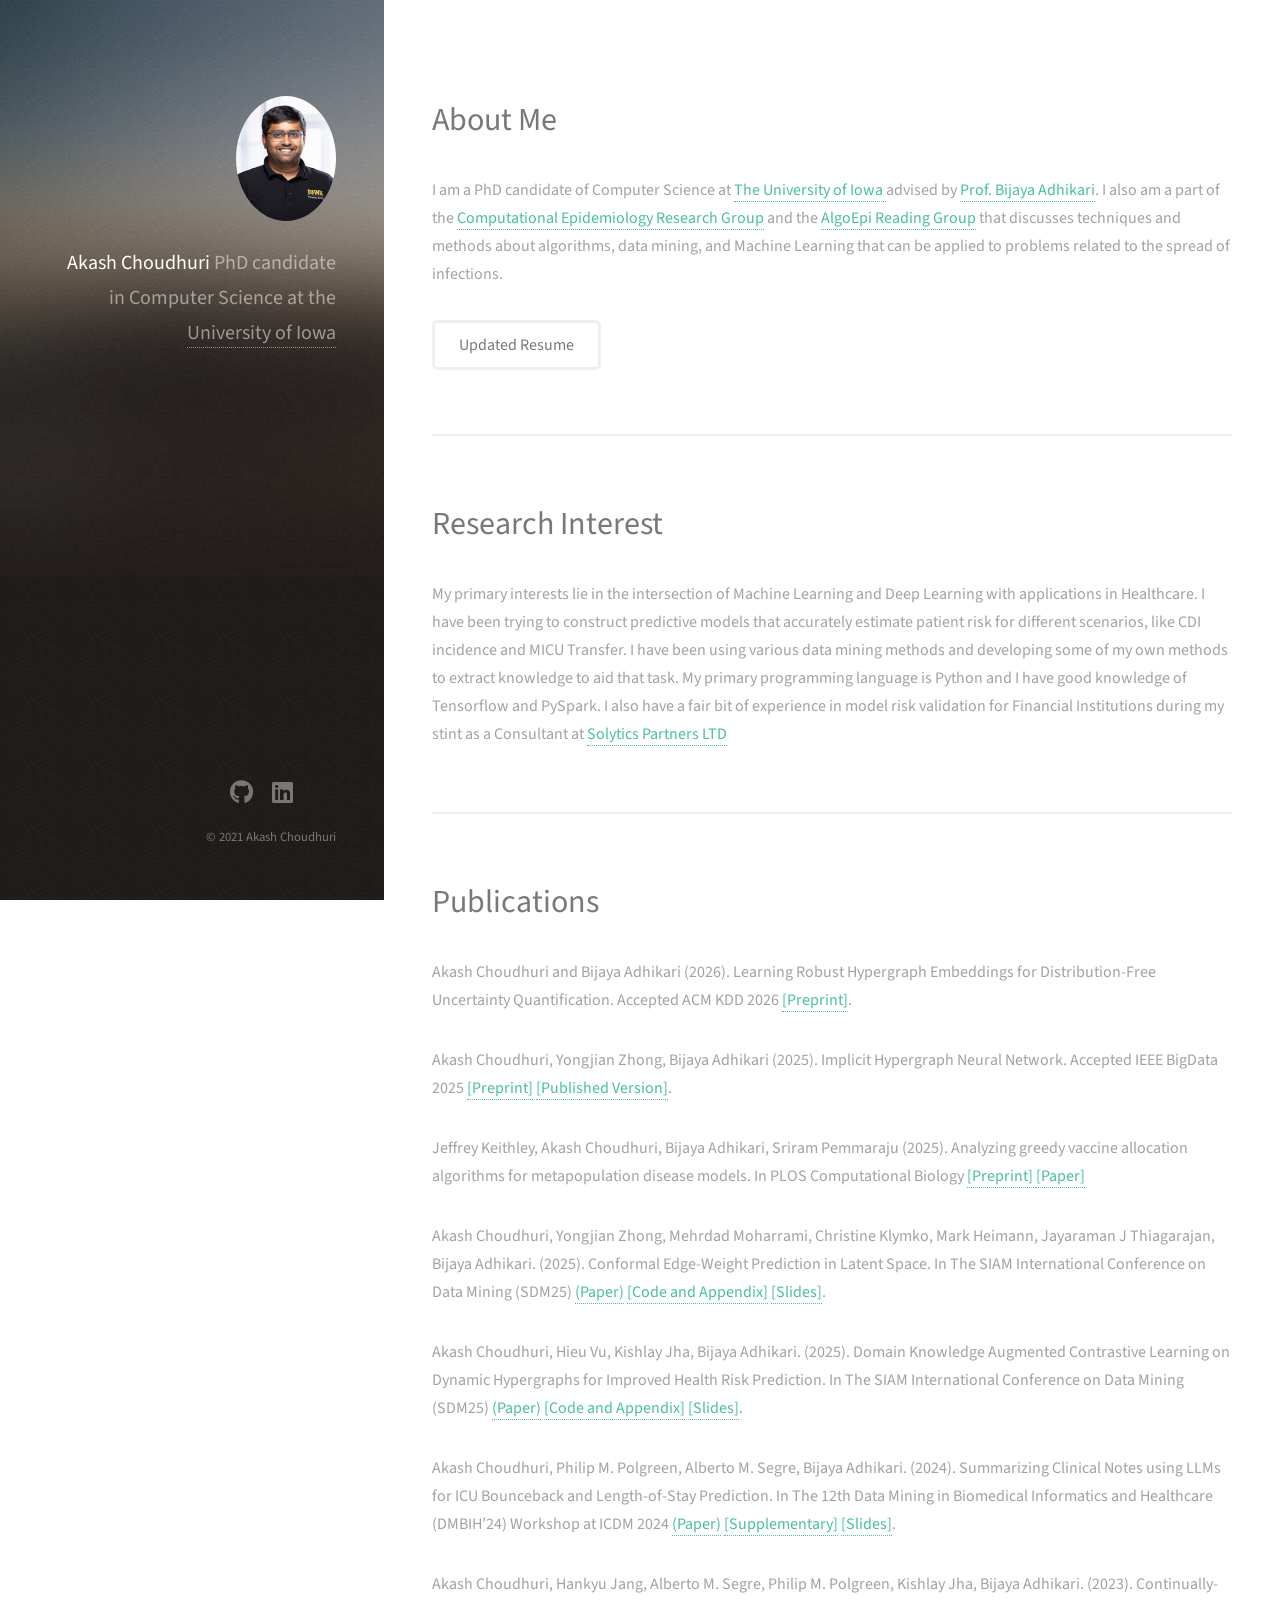
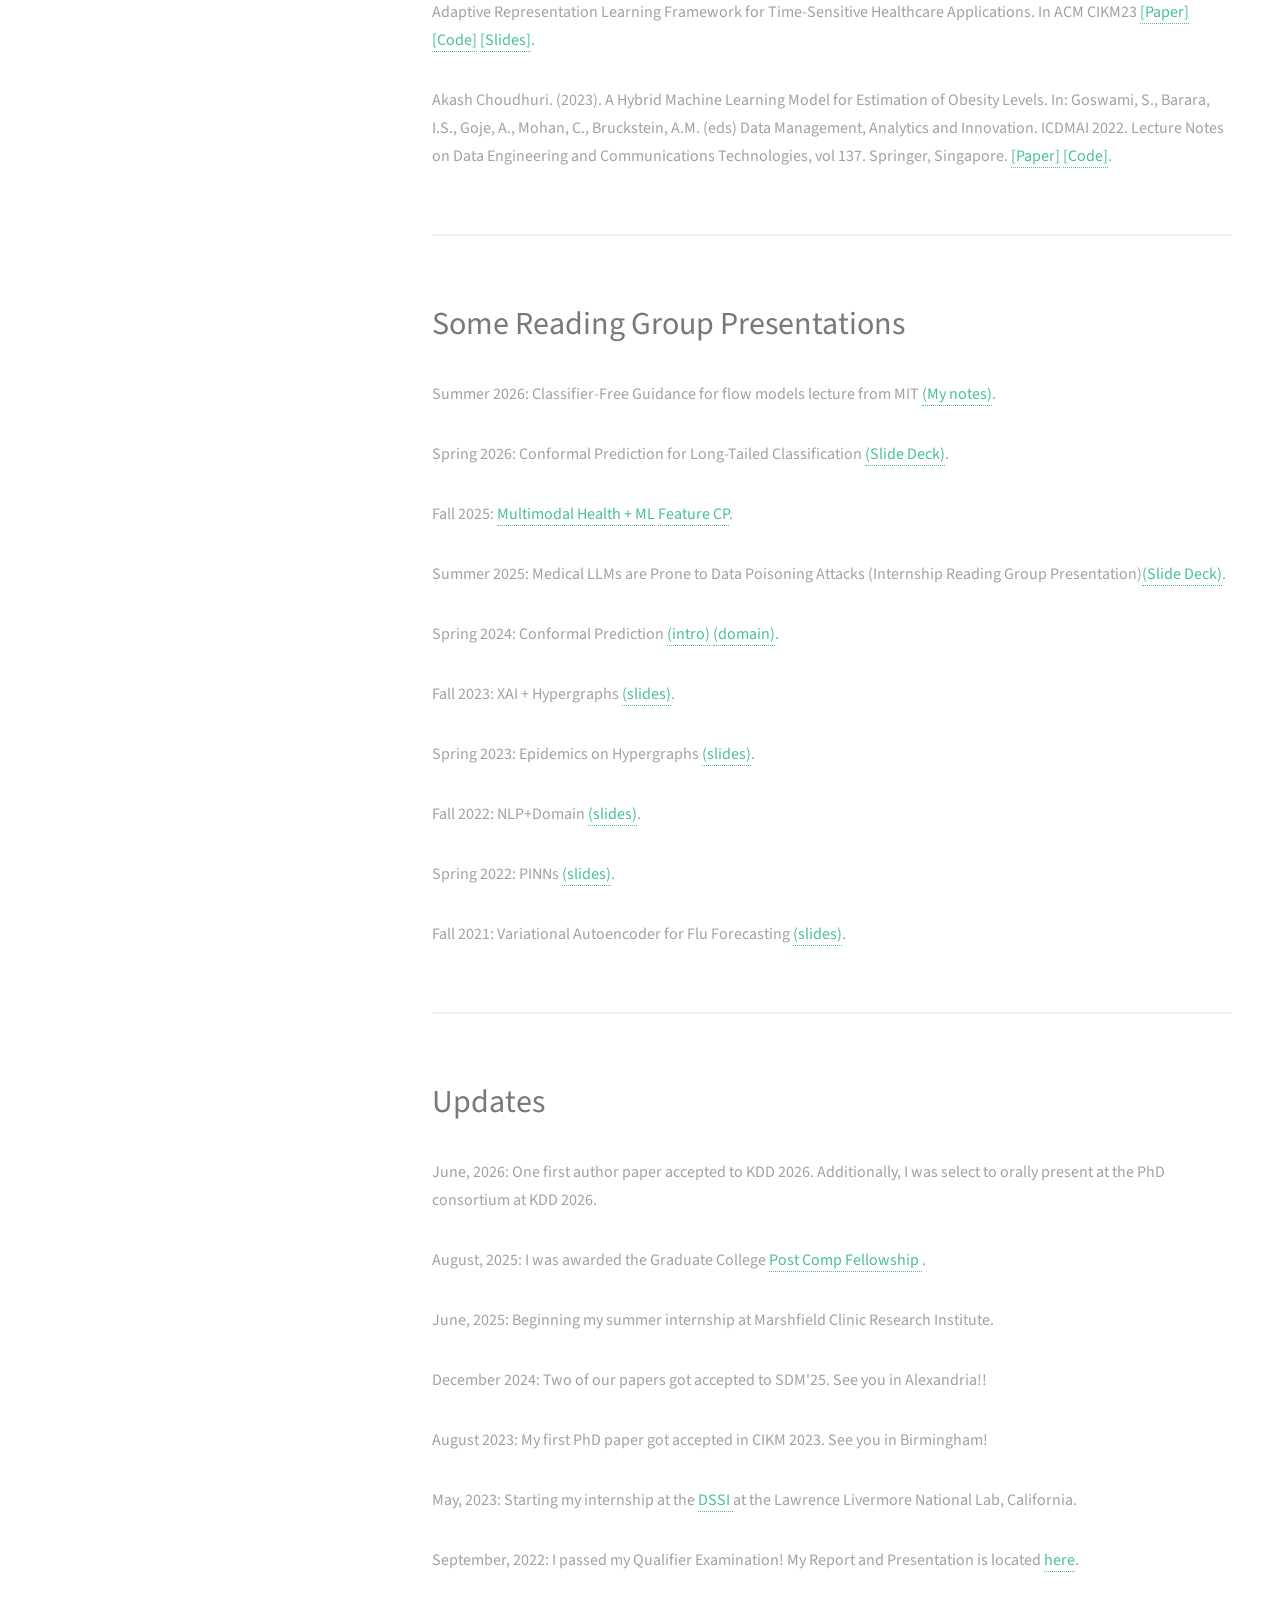
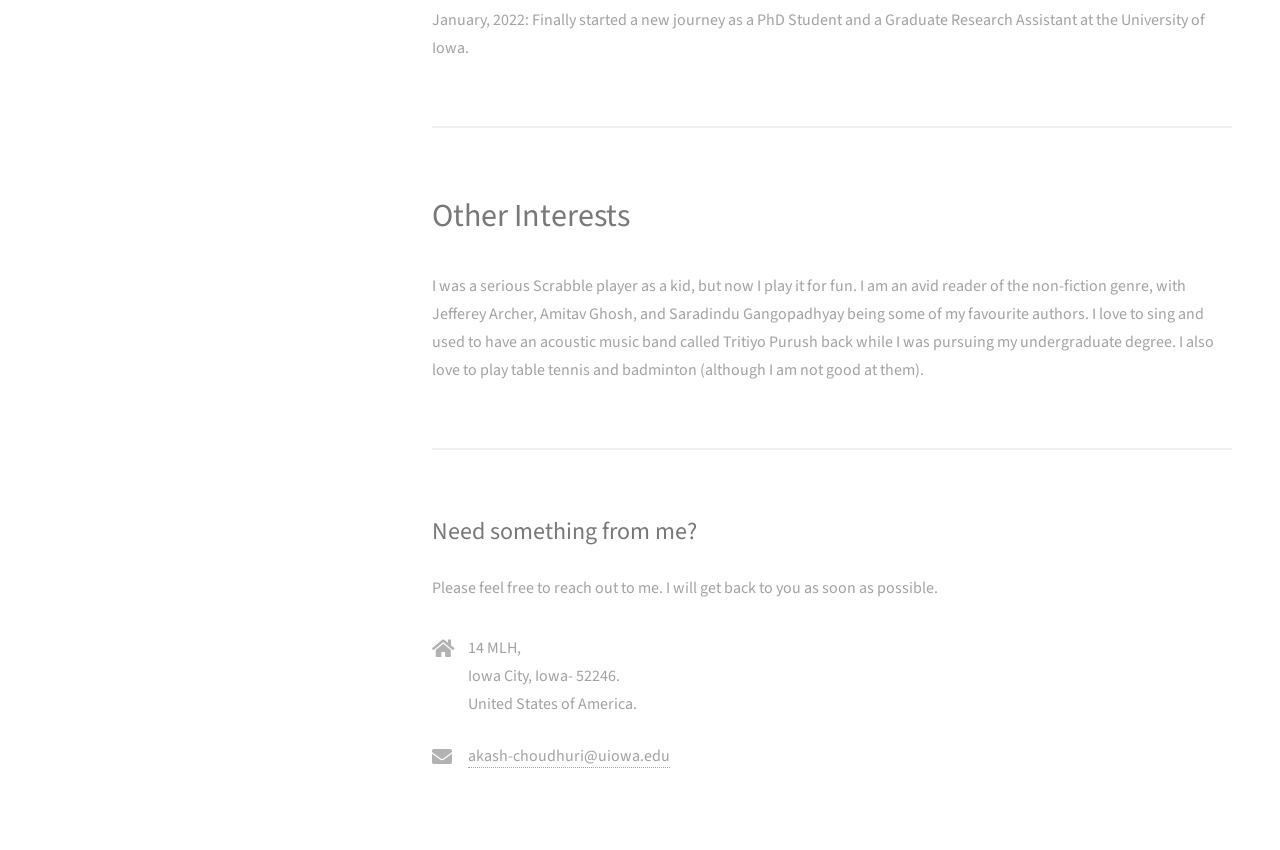
==== index.html @ 85171b5e "Update resume link to new file location" ====
<!DOCTYPE HTML>
<!--
	Strata by HTML5 UP
	html5up.net | @ajlkn
	Free for personal and commercial use under the CCA 3.0 license (html5up.net/license)
-->
<html>
	<head>
		<title>Akash Choudhuri</title>
		<meta charset="utf-8" />
		<meta name="viewport" content="width=device-width, initial-scale=1, user-scalable=no" />
		<link rel="stylesheet" href="assets/css/main.css" />
	</head>
	<body class="is-preload">

		<!-- Header -->
			<header id="header">
				<div class="inner">
					<a href="#" class="image avatar"><img src="images/Choudhuri, Akash 40762.jpg" alt="" /></a>
					<h1><strong>Akash Choudhuri</strong></br>
					PhD candidate in Computer Science at the <a href="https://uiowa.edu/">University of Iowa </a></br>
				</div>
			</header>

		<!-- Main -->
			<div id="main">

				<!-- One -->
					<section id="one">
						<header class="major">
							<h2>About Me</h2>
						</header>
						<p>I am a PhD candidate of Computer Science at <a href="https://cs.uiowa.edu/"> The University of Iowa </a> advised by <a href="https://homepage.divms.uiowa.edu/~badhikari/">Prof. Bijaya Adhikari</a>. I also am a part of the <a href="https://pisa.cs.uiowa.edu/compepi/">Computational Epidemiology Research Group</a> and the <a href="https://compepiuiowa.github.io/reading-group/">AlgoEpi Reading Group</a> that discusses techniques and methods about algorithms, data mining, and Machine Learning that can be applied to problems related to the spread of infections.</p>
					<ul class="actions">
						<li><a href="assets/Resume-39.pdf" class="button">Updated Resume</a></li>
					</ul>
				        </section>
					
                <!-- Two -->
					<section id="two">
						<header class="major">
							<h2>Research Interest</h2>
						</header>
						<p>My primary interests lie in the intersection of Machine Learning and Deep Learning with applications in Healthcare. I have been trying to construct predictive models that accurately estimate patient risk for different scenarios, like CDI incidence and MICU Transfer. I have been using various data mining methods and developing some of my own methods to extract knowledge to aid that task. My primary programming language is Python and I have good knowledge of Tensorflow and PySpark. I also have a fair bit of experience in model risk validation for Financial Institutions during my stint as a Consultant at <a href="https://solytics-partners.com/">Solytics Partners LTD</a></p>
					</section>
					<section id="three">
						<header class="major">
							<h2>Publications</h2>
						</header>
						<p> Akash Choudhuri and Bijaya Adhikari (2026). Learning Robust Hypergraph Embeddings for Distribution-Free Uncertainty Quantification. Accepted ACM KDD 2026 <a href="assets/CRC_KDD.pdf">[Preprint]</a>.</p>
						<p> Akash Choudhuri, Yongjian Zhong, Bijaya Adhikari (2025). Implicit Hypergraph Neural Network. Accepted IEEE BigData 2025 <a href="https://arxiv.org/abs/2508.14101">[Preprint]</a> <a href="https://ieeexplore.ieee.org/document/11402530">[Published Version]</a>.</p>
						<p> Jeffrey Keithley, Akash Choudhuri, Bijaya Adhikari, Sriram Pemmaraju (2025). Analyzing greedy vaccine allocation algorithms for metapopulation disease models. In PLOS Computational Biology <a href="https://www.medrxiv.org/content/10.1101/2024.10.12.24315394v1"> [Preprint] </a> <a href="https://journals.plos.org/ploscompbiol/article?id=10.1371/journal.pcbi.1012539"> [Paper] </a></p>
						<p> Akash Choudhuri, Yongjian Zhong, Mehrdad Moharrami, Christine Klymko, Mark Heimann, Jayaraman J Thiagarajan,  Bijaya Adhikari. (2025). Conformal Edge-Weight Prediction in Latent Space. In The SIAM International Conference on Data Mining (SDM25) <a href="https://epubs.siam.org/doi/epdf/10.1137/1.9781611978520.15">(Paper)</a> <a href="https://github.com/Soothysay/Edge-CP">[Code and Appendix]</a> <a href="assets/SDM2025_Pres_conformal.pdf">[Slides]</a>.</p>
						<p> Akash Choudhuri, Hieu Vu, Kishlay Jha, Bijaya Adhikari. (2025). Domain Knowledge Augmented Contrastive Learning on Dynamic Hypergraphs for Improved Health Risk Prediction. In The SIAM International Conference on Data Mining (SDM25) <a href="https://epubs.siam.org/doi/epdf/10.1137/1.9781611978520.52">(Paper)</a> <a href="https://github.com/Soothysay/HyperHAI">[Code and Appendix]</a> <a href="assets/SDM2025_Pres_contra.pdf">[Slides]</a>.</p>
						<p> Akash Choudhuri, Philip M. Polgreen, Alberto M. Segre, Bijaya Adhikari. (2024). Summarizing Clinical Notes using LLMs for ICU Bounceback and Length-of-Stay Prediction. In The 12th Data Mining in Biomedical Informatics and Healthcare (DMBIH’24) Workshop at ICDM 2024 <a href="assets/ICDM_Workshop_Paper_main.pdf">(Paper)</a> <a href="assets/ICDM_Workshop_Paper_supplementary.pdf">[Supplementary]</a> <a href="assets/ICDMW_Pres.pdf">[Slides]</a>.</p>
						<p> Akash Choudhuri, Hankyu Jang, Alberto M. Segre, Philip M. Polgreen, Kishlay Jha, Bijaya Adhikari. (2023). Continually-Adaptive Representation Learning Framework for Time-Sensitive Healthcare Applications. In ACM CIKM23 <a href="https://dl.acm.org/doi/10.1145/3583780.3615464"> [Paper] </a> <a href="https://github.com/Soothysay/CL-EHR">[Code]</a> <a href="images/CIKM_Pres.pdf">[Slides]</a>.</p>
						<p> Akash Choudhuri. (2023). A Hybrid Machine Learning Model for Estimation of Obesity Levels. In: Goswami, S., Barara, I.S., Goje, A., Mohan, C., Bruckstein, A.M. (eds) Data Management, Analytics and Innovation. ICDMAI 2022. Lecture Notes on Data Engineering and Communications Technologies, vol 137. Springer, Singapore.  <a href="https://doi.org/10.1007/978-981-19-2600-6_22">[Paper]</a> <a href="https://github.com/Soothysay/HybridObe">[Code]</a>.</p>
						
					</section>
					<section id="four">
						<header class="major">
							<h2>Some Reading Group Presentations</h2>
						</header>
						<p> Summer 2026: Classifier-Free Guidance for flow models lecture from MIT <a href="assets/CFG.pdf">(My notes)</a>.</p>
						<p> Spring 2026: Conformal Prediction for Long-Tailed Classification <a href="assets/Reading Group Spring 2026.pdf">(Slide Deck)</a>.</p>
						<p> Fall 2025: <a href="assets/Reading Group Fall 2025.pdf">Multimodal Health + ML</a> <a href="assets/Reading Group Fall 2025_2.pdf">Feature CP</a>.</p>
						<p> Summer 2025: Medical LLMs are Prone to Data Poisoning Attacks (Internship Reading Group Presentation)<a href="assets/Journal Club Pres_ MCRI.pptx">(Slide Deck)</a>.</p>
						<p> Spring 2024: Conformal Prediction <a href="assets/Conformal Inference.pptx">(intro)</a> <a href="assets/Conformal Prediction with Temporal Quantile Adjustments.pptx">(domain)</a>.</p>
						<p> Fall 2023: XAI + Hypergraphs <a href="AlgoEpi.pptx">(slides)</a>.</p>
						<p> Spring 2023: Epidemics on Hypergraphs <a href="AlgoEpi Presentation Spring 2023.pptx">(slides)</a>.</p>
						<p> Fall 2022: NLP+Domain <a href="assets/Algo_epi Presentation.pptx">(slides)</a>.</p>
						<p> Spring 2022: PINNs <a href="assets/SBINN Presentation Reading Group.pdf">(slides)</a>.</p>
						<p> Fall 2021: Variational Autoencoder for Flu Forecasting <a href="assets/Week10_2021_10_27_NEURIPS_ EPIFNP.pdf">(slides)</a>.</p>
					</section>
					<section id="five">
						<header class="major">
							<h2>Updates</h2>
						</header>
						<p> June, 2026: One first author paper accepted to KDD 2026. Additionally, I was select to orally present at the PhD consortium at KDD 2026. </p>
						<p> August, 2025: I was awarded the Graduate College <a href="https://grad.uiowa.edu/funding/fellowships/post-comp">Post Comp Fellowship </a>. </p>
						<p> June, 2025: Beginning my summer internship at Marshfield Clinic Research Institute. </p>
						<p> December 2024: Two of our papers got accepted to SDM'25. See you in Alexandria!!</p>
						<p> August 2023: My first PhD paper got accepted in CIKM 2023. See you in Birmingham!</p>
						<p> May, 2023: Starting my internship at the <a href="https://data-science.llnl.gov/dssi">DSSI </a> at the Lawrence Livermore National Lab, California.</p>
					    <p> September, 2022: I passed my Qualifier Examination! My Report and Presentation is located <a href="https://github.com/Soothysay/Qualifier-Exam-2022">here</a>.</p>
						<p> January, 2022: Finally started a new journey as a PhD Student and a Graduate Research Assistant at the University of Iowa.</p>
					</section>
				
				
					<!-- Three -->
					<section id="six">
						<header class="major">
							<h2>Other Interests</h2>
						</header>
						<p>I was a serious Scrabble player as a kid, but now I play it for fun. I am an avid reader of the non-fiction genre, with Jefferey Archer, Amitav Ghosh, and Saradindu Gangopadhyay being some of my favourite authors. I love to sing and used to have an acoustic music band called Tritiyo Purush back while I was pursuing my undergraduate degree. I also love to play table tennis and badminton (although I am not good at them).</a></p>
					</section>

				<!-- Three -->
					<section id="seven">
						<h2>Need something from me?</h2>
						<p> Please feel free to reach out to me. I will get back to you as soon as possible.</p>
						<!-- <div class="row">
							<div class="col-8 col-12-small">
								<form method="post" action="#">
									<div class="row gtr-uniform gtr-50">
										<div class="col-6 col-12-xsmall"><input type="text" name="name" id="name" placeholder="Name" /></div>
										<div class="col-6 col-12-xsmall"><input type="email" name="email" id="email" placeholder="Email" /></div>
										<div class="col-12"><textarea name="message" id="message" placeholder="Message" rows="4"></textarea></div>
									</div>
								</form>
								<ul class="actions">
									<li><input type="submit" value="Send Message" /></li>
								</ul>
							</div> -->
							<div class="col-4 col-12-small">
								<ul class="labeled-icons">
									<li>
										<h3 class="icon solid fa-home"><span class="label">Address</span></h3>
										14 MLH,<br />
										Iowa City, Iowa- 52246.<br />
										United States of America.
									</li>
									<li>
										<h3 class="icon solid fa-envelope"><span class="label">Email</span></h3>
										<a href="mailto: akash-choudhuri@uiowa.edu">akash-choudhuri@uiowa.edu</a>
									</li>
								</ul>
							</div>
						</div>
					</section>

				<!-- Four -->
				<!--
					<section id="four">
						<h2>Elements</h2>

						<section>
							<h4>Text</h4>
							<p>This is <b>bold</b> and this is <strong>strong</strong>. This is <i>italic</i> and this is <em>emphasized</em>.
							This is <sup>superscript</sup> text and this is <sub>subscript</sub> text.
							This is <u>underlined</u> and this is code: <code>for (;;) { ... }</code>. Finally, <a href="#">this is a link</a>.</p>
							<hr />
							<header>
								<h4>Heading with a Subtitle</h4>
								<p>Lorem ipsum dolor sit amet nullam id egestas urna aliquam</p>
							</header>
							<p>Nunc lacinia ante nunc ac lobortis. Interdum adipiscing gravida odio porttitor sem non mi integer non faucibus ornare mi ut ante amet placerat aliquet. Volutpat eu sed ante lacinia sapien lorem accumsan varius montes viverra nibh in adipiscing blandit tempus accumsan.</p>
							<header>
								<h5>Heading with a Subtitle</h5>
								<p>Lorem ipsum dolor sit amet nullam id egestas urna aliquam</p>
							</header>
							<p>Nunc lacinia ante nunc ac lobortis. Interdum adipiscing gravida odio porttitor sem non mi integer non faucibus ornare mi ut ante amet placerat aliquet. Volutpat eu sed ante lacinia sapien lorem accumsan varius montes viverra nibh in adipiscing blandit tempus accumsan.</p>
							<hr />
							<h2>Heading Level 2</h2>
							<h3>Heading Level 3</h3>
							<h4>Heading Level 4</h4>
							<h5>Heading Level 5</h5>
							<h6>Heading Level 6</h6>
							<hr />
							<h5>Blockquote</h5>
							<blockquote>Fringilla nisl. Donec accumsan interdum nisi, quis tincidunt felis sagittis eget tempus euismod. Vestibulum ante ipsum primis in faucibus vestibulum. Blandit adipiscing eu felis iaculis volutpat ac adipiscing accumsan faucibus. Vestibulum ante ipsum primis in faucibus lorem ipsum dolor sit amet nullam adipiscing eu felis.</blockquote>
							<h5>Preformatted</h5>
							<pre><code>i = 0;

while (!deck.isInOrder()) {
print 'Iteration ' + i;
deck.shuffle();
i++;
}

print 'It took ' + i + ' iterations to sort the deck.';</code></pre>
						</section>

						<section>
							<h4>Lists</h4>
							<div class="row">
								<div class="col-6 col-12-xsmall">
									<h5>Unordered</h5>
									<ul>
										<li>Dolor pulvinar etiam magna etiam.</li>
										<li>Sagittis adipiscing lorem eleifend.</li>
										<li>Felis enim feugiat dolore viverra.</li>
									</ul>
									<h5>Alternate</h5>
									<ul class="alt">
										<li>Dolor pulvinar etiam magna etiam.</li>
										<li>Sagittis adipiscing lorem eleifend.</li>
										<li>Felis enim feugiat dolore viverra.</li>
									</ul>
								</div>
								<div class="col-6 col-12-xsmall">
									<h5>Ordered</h5>
									<ol>
										<li>Dolor pulvinar etiam magna etiam.</li>
										<li>Etiam vel felis at lorem sed viverra.</li>
										<li>Felis enim feugiat dolore viverra.</li>
										<li>Dolor pulvinar etiam magna etiam.</li>
										<li>Etiam vel felis at lorem sed viverra.</li>
										<li>Felis enim feugiat dolore viverra.</li>
									</ol>
									<h5>Icons</h5>
									<ul class="icons">
										<li><a href="#" class="icon brands fa-twitter"><span class="label">Twitter</span></a></li>
										<li><a href="#" class="icon brands fa-facebook-f"><span class="label">Facebook</span></a></li>
										<li><a href="#" class="icon brands fa-instagram"><span class="label">Instagram</span></a></li>
										<li><a href="#" class="icon brands fa-github"><span class="label">Github</span></a></li>
										<li><a href="#" class="icon brands fa-dribbble"><span class="label">Dribbble</span></a></li>
										<li><a href="#" class="icon brands fa-tumblr"><span class="label">Tumblr</span></a></li>
									</ul>
								</div>
							</div>
							<h5>Actions</h5>
							<ul class="actions">
								<li><a href="#" class="button primary">Default</a></li>
								<li><a href="#" class="button">Default</a></li>
							</ul>
							<ul class="actions small">
								<li><a href="#" class="button primary small">Small</a></li>
								<li><a href="#" class="button small">Small</a></li>
							</ul>
							<div class="row">
								<div class="col-6 col-12-small">
									<ul class="actions stacked">
										<li><a href="#" class="button primary">Default</a></li>
										<li><a href="#" class="button">Default</a></li>
									</ul>
								</div>
ss
								<div class="col-6 col-12-small">
									<ul class="actions stacked">
										<li><a href="#" class="button primary small">Small</a></li>
										<li><a href="#" class="button small">Small</a></li>
									</ul>
								</div>
								<div class="col-6 col-12-small">
									<ul class="actions stacked">
										<li><a href="#" class="button primary fit">Default</a></li>
										<li><a href="#" class="button fit">Default</a></li>
									</ul>
								</div>
								<div class="col-6 col-12-small">
									<ul class="actions stacked">
										<li><a href="#" class="button primary small fit">Small</a></li>
										<li><a href="#" class="button small fit">Small</a></li>
									</ul>
								</div>
							</div>
						</section>

						<section>
							<h4>Table</h4>
							<h5>Default</h5>
							<div class="table-wrapper">
								<table>
									<thead>
										<tr>
											<th>Name</th>
											<th>Description</th>
											<th>Price</th>
										</tr>
									</thead>
									<tbody>
										<tr>
											<td>Item One</td>
											<td>Ante turpis integer aliquet porttitor.</td>
											<td>29.99</td>
										</tr>
										<tr>
											<td>Item Two</td>
											<td>Vis ac commodo adipiscing arcu aliquet.</td>
											<td>19.99</td>
										</tr>
										<tr>
											<td>Item Three</td>
											<td> Morbi faucibus arcu accumsan lorem.</td>
											<td>29.99</td>
										</tr>
										<tr>
											<td>Item Four</td>
											<td>Vitae integer tempus condimentum.</td>
											<td>19.99</td>
										</tr>
										<tr>
											<td>Item Five</td>
											<td>Ante turpis integer aliquet porttitor.</td>
											<td>29.99</td>
										</tr>
									</tbody>
									<tfoot>
										<tr>
											<td colspan="2"></td>
											<td>100.00</td>
										</tr>
									</tfoot>
								</table>
							</div>

							<h5>Alternate</h5>
							<div class="table-wrapper">
								<table class="alt">
									<thead>
										<tr>
											<th>Name</th>
											<th>Description</th>
											<th>Price</th>
										</tr>
									</thead>
									<tbody>
										<tr>
											<td>Item One</td>
											<td>Ante turpis integer aliquet porttitor.</td>
											<td>29.99</td>
										</tr>
										<tr>
											<td>Item Two</td>
											<td>Vis ac commodo adipiscing arcu aliquet.</td>
											<td>19.99</td>
										</tr>
										<tr>
											<td>Item Three</td>
											<td> Morbi faucibus arcu accumsan lorem.</td>
											<td>29.99</td>
										</tr>
										<tr>
											<td>Item Four</td>
											<td>Vitae integer tempus condimentum.</td>
											<td>19.99</td>
										</tr>
										<tr>
											<td>Item Five</td>
											<td>Ante turpis integer aliquet porttitor.</td>
											<td>29.99</td>
										</tr>
									</tbody>
									<tfoot>
										<tr>
											<td colspan="2"></td>
											<td>100.00</td>
										</tr>
									</tfoot>
								</table>
							</div>
						</section>

						<section>
							<h4>Buttons</h4>
							<ul class="actions">
								<li><a href="#" class="button primary">Primary</a></li>
								<li><a href="#" class="button">Default</a></li>
							</ul>
							<ul class="actions">
								<li><a href="#" class="button large">Large</a></li>
								<li><a href="#" class="button">Default</a></li>
								<li><a href="#" class="button small">Small</a></li>
							</ul>
							<ul class="actions fit">
								<li><a href="#" class="button primary fit">Fit</a></li>
								<li><a href="#" class="button fit">Fit</a></li>
							</ul>
							<ul class="actions fit small">
								<li><a href="#" class="button primary fit small">Fit + Small</a></li>
								<li><a href="#" class="button fit small">Fit + Small</a></li>
							</ul>
							<ul class="actions">
								<li><a href="#" class="button primary icon solid fa-download">Icon</a></li>
								<li><a href="#" class="button icon solid fa-download">Icon</a></li>
							</ul>
							<ul class="actions">
								<li><span class="button primary disabled">Primary</span></li>
								<li><span class="button disabled">Default</span></li>
							</ul>
						</section>

						<section>
							<h4>Form</h4>
							<form method="post" action="#">
								<div class="row gtr-uniform gtr-50">
									<div class="col-6 col-12-xsmall">
										<input type="text" name="demo-name" id="demo-name" value="" placeholder="Name" />
									</div>
									<div class="col-6 col-12-xsmall">
										<input type="email" name="demo-email" id="demo-email" value="" placeholder="Email" />
									</div>
									<div class="col-12">
										<select name="demo-category" id="demo-category">
											<option value="">- Category -</option>
											<option value="1">Manufacturing</option>
											<option value="1">Shipping</option>
											<option value="1">Administration</option>
											<option value="1">Human Resources</option>
										</select>
									</div>
									<div class="col-4 col-12-small">
										<input type="radio" id="demo-priority-low" name="demo-priority" checked>
										<label for="demo-priority-low">Low Priority</label>
									</div>
									<div class="col-4 col-12-small">
										<input type="radio" id="demo-priority-normal" name="demo-priority">
										<label for="demo-priority-normal">Normal Priority</label>
									</div>
									<div class="col-4 col-12-small">
										<input type="radio" id="demo-priority-high" name="demo-priority">
										<label for="demo-priority-high">High Priority</label>
									</div>
									<div class="col-6 col-12-small">
										<input type="checkbox" id="demo-copy" name="demo-copy">
										<label for="demo-copy">Email me a copy of this message</label>
									</div>
									<div class="col-6 col-12-small">
										<input type="checkbox" id="demo-human" name="demo-human" checked>
										<label for="demo-human">I am a human and not a robot</label>
									</div>
									<div class="col-12">
										<textarea name="demo-message" id="demo-message" placeholder="Enter your message" rows="6"></textarea>
									</div>
									<div class="col-12">
										<ul class="actions">
											<li><input type="submit" value="Send Message" class="primary" /></li>
											<li><input type="reset" value="Reset" /></li>
										</ul>
									</div>
								</div>
							</form>
						</section>

						<section>
							<h4>Image</h4>
							<h5>Fit</h5>
							<div class="box alt">
								<div class="row gtr-50 gtr-uniform">
									<div class="col-12"><span class="image fit"><img src="images/fulls/05.jpg" alt="" /></span></div>
									<div class="col-4"><span class="image fit"><img src="images/thumbs/01.jpg" alt="" /></span></div>
									<div class="col-4"><span class="image fit"><img src="images/thumbs/02.jpg" alt="" /></span></div>
									<div class="col-4"><span class="image fit"><img src="images/thumbs/03.jpg" alt="" /></span></div>
									<div class="col-4"><span class="image fit"><img src="images/thumbs/04.jpg" alt="" /></span></div>
									<div class="col-4"><span class="image fit"><img src="images/thumbs/05.jpg" alt="" /></span></div>
									<div class="col-4"><span class="image fit"><img src="images/thumbs/06.jpg" alt="" /></span></div>
									<div class="col-4"><span class="image fit"><img src="images/thumbs/03.jpg" alt="" /></span></div>
									<div class="col-4"><span class="image fit"><img src="images/thumbs/02.jpg" alt="" /></span></div>
									<div class="col-4"><span class="image fit"><img src="images/thumbs/01.jpg" alt="" /></span></div>
								</div>
							</div>
							<h5>Left &amp; Right</h5>
							<p><span class="image left"><img src="images/avatar.jpg" alt="" /></span>Fringilla nisl. Donec accumsan interdum nisi, quis tincidunt felis sagittis eget. tempus euismod. Vestibulum ante ipsum primis in faucibus vestibulum. Blandit adipiscing eu felis iaculis volutpat ac adipiscing accumsan eu faucibus. Integer ac pellentesque praesent tincidunt felis sagittis eget. tempus euismod. Vestibulum ante ipsum primis in faucibus vestibulum. Blandit adipiscing eu felis iaculis volutpat ac adipiscing accumsan eu faucibus. Integer ac pellentesque praesent. Donec accumsan interdum nisi, quis tincidunt felis sagittis eget. tempus euismod. Vestibulum ante ipsum primis in faucibus vestibulum. Blandit adipiscing eu felis iaculis volutpat ac adipiscing accumsan eu faucibus. Integer ac pellentesque praesent tincidunt felis sagittis eget. tempus euismod. Vestibulum ante ipsum primis in faucibus vestibulum. Blandit adipiscing eu felis iaculis volutpat ac adipiscing accumsan eu faucibus. Integer ac pellentesque praesent.</p>
							<p><span class="image right"><img src="images/avatar.jpg" alt="" /></span>Fringilla nisl. Donec accumsan interdum nisi, quis tincidunt felis sagittis eget. tempus euismod. Vestibulum ante ipsum primis in faucibus vestibulum. Blandit adipiscing eu felis iaculis volutpat ac adipiscing accumsan eu faucibus. Integer ac pellentesque praesent tincidunt felis sagittis eget. tempus euismod. Vestibulum ante ipsum primis in faucibus vestibulum. Blandit adipiscing eu felis iaculis volutpat ac adipiscing accumsan eu faucibus. Integer ac pellentesque praesent. Donec accumsan interdum nisi, quis tincidunt felis sagittis eget. tempus euismod. Vestibulum ante ipsum primis in faucibus vestibulum. Blandit adipiscing eu felis iaculis volutpat ac adipiscing accumsan eu faucibus. Integer ac pellentesque praesent tincidunt felis sagittis eget. tempus euismod. Vestibulum ante ipsum primis in faucibus vestibulum. Blandit adipiscing eu felis iaculis volutpat ac adipiscing accumsan eu faucibus. Integer ac pellentesque praesent.</p>
						</section>

					</section>
				-->

			</div>

		<!-- Footer -->
			<footer id="footer">
				<div class="inner">
					<ul class="icons">
						<li><a href="https://github.com/Soothysay" class="icon brands fa-github"><span class="label">Github</span></a></li>
						<li><a href="https://www.linkedin.com/in/akash-choudhuri/" class="icon brands fa-linkedin"><span class="label">Linkedin</span></a></li>
						<li><a href="https://scholar.google.com/citations?user=HaNARFsAAAAJ&hl=en" class="icon brands fa-graduation-cap"><span class="label">Google Scholar</span></a></li>
					</ul>
					<ul class="copyright"> 
						<li>&copy; 2021 Akash Choudhuri</li>
					</ul>
				</div>
			</footer>

		<!-- Scripts -->
			<script src="assets/js/jquery.min.js"></script>
			<script src="assets/js/jquery.poptrox.min.js"></script>
			<script src="assets/js/browser.min.js"></script>
			<script src="assets/js/breakpoints.min.js"></script>
			<script src="assets/js/util.js"></script>
			<script src="assets/js/main.js"></script>

	</body>
</html>
---- assets/css/main.css ----
@import url("fontawesome-all.min.css");
@import url("https://fonts.googleapis.com/css?family=Source+Sans+Pro:400,400italic");

/*
	Strata by HTML5 UP
	html5up.net | @ajlkn
	Free for personal and commercial use under the CCA 3.0 license (html5up.net/license)
*/

html, body, div, span, applet, object,
iframe, h1, h2, h3, h4, h5, h6, p, blockquote,
pre, a, abbr, acronym, address, big, cite,
code, del, dfn, em, img, ins, kbd, q, s, samp,
small, strike, strong, sub, sup, tt, var, b,
u, i, center, dl, dt, dd, ol, ul, li, fieldset,
form, label, legend, table, caption, tbody,
tfoot, thead, tr, th, td, article, aside,
canvas, details, embed, figure, figcaption,
footer, header, hgroup, menu, nav, output, ruby,
section, summary, time, mark, audio, video {
	margin: 0;
	padding: 0;
	border: 0;
	font-size: 100%;
	font: inherit;
	vertical-align: baseline;}

article, aside, details, figcaption, figure,
footer, header, hgroup, menu, nav, section {
	display: block;}

body {
	line-height: 1;
}

ol, ul {
	list-style: none;
}

blockquote, q {
	quotes: none;
}

	blockquote:before, blockquote:after, q:before, q:after {
		content: '';
		content: none;
	}

table {
	border-collapse: collapse;
	border-spacing: 0;
}

body {
	-webkit-text-size-adjust: none;
}

mark {
	background-color: transparent;
	color: inherit;
}

input::-moz-focus-inner {
	border: 0;
	padding: 0;
}

input, select, textarea {
	-moz-appearance: none;
	-webkit-appearance: none;
	-ms-appearance: none;
	appearance: none;
}

/* Basic */

	html {
		box-sizing: border-box;
	}

	*, *:before, *:after {
		box-sizing: inherit;
	}

	body {
		background: #fff;
	}

		body.is-preload *, body.is-preload *:before, body.is-preload *:after {
			-moz-animation: none !important;
			-webkit-animation: none !important;
			-ms-animation: none !important;
			animation: none !important;
			-moz-transition: none !important;
			-webkit-transition: none !important;
			-ms-transition: none !important;
			transition: none !important;
		}

	body, input, select, textarea {
		color: #a2a2a2;
		font-family: "Source Sans Pro", Helvetica, sans-serif;
		font-size: 16pt;
		font-weight: 400;
		line-height: 1.75em;
	}

	a {
		-moz-transition: color 0.2s ease-in-out, border-color 0.2s ease-in-out;
		-webkit-transition: color 0.2s ease-in-out, border-color 0.2s ease-in-out;
		-ms-transition: color 0.2s ease-in-out, border-color 0.2s ease-in-out;
		transition: color 0.2s ease-in-out, border-color 0.2s ease-in-out;
		border-bottom: dotted 1px;
		color: #49bf9d;
		text-decoration: none;
	}

		a:hover {
			border-bottom-color: transparent;
			color: #49bf9d !important;
			text-decoration: none;
		}

	strong, b {
		color: #787878;
		font-weight: 400;
	}

	em, i {
		font-style: italic;
	}

	p {
		margin: 0 0 2em 0;
	}

	h1, h2, h3, h4, h5, h6 {
		color: #787878;
		font-weight: 400;
		line-height: 1em;
		margin: 0 0 1em 0;
	}

		h1 a, h2 a, h3 a, h4 a, h5 a, h6 a {
			color: inherit;
			text-decoration: none;
		}

	h1 {
		font-size: 2em;
		line-height: 1.5em;
	}

	h2 {
		font-size: 1.5em;
		line-height: 1.5em;
	}

	h3 {
		font-size: 1.25em;
		line-height: 1.5em;
	}

	h4 {
		font-size: 1.1em;
		line-height: 1.5em;
	}

	h5 {
		font-size: 0.9em;
		line-height: 1.5em;
	}

	h6 {
		font-size: 0.7em;
		line-height: 1.5em;
	}

	sub {
		font-size: 0.8em;
		position: relative;
		top: 0.5em;
	}

	sup {
		font-size: 0.8em;
		position: relative;
		top: -0.5em;
	}

	hr {
		border: 0;
		border-bottom: solid 2px #efefef;
		margin: 2em 0;
	}

		hr.major {
			margin: 3em 0;
		}

	blockquote {
		border-left: solid 6px #efefef;
		font-style: italic;
		margin: 0 0 2em 0;
		padding: 0.5em 0 0.5em 1.5em;
	}

	code {
		background: #f7f7f7;
		border-radius: 0.35em;
		border: solid 2px #efefef;
		font-family: "Courier New", monospace;
		font-size: 0.9em;
		margin: 0 0.25em;
		padding: 0.25em 0.65em;
	}

	pre {
		-webkit-overflow-scrolling: touch;
		font-family: "Courier New", monospace;
		font-size: 0.9em;
		margin: 0 0 2em 0;
	}

		pre code {
			display: block;
			line-height: 1.75em;
			padding: 1em 1.5em;
			overflow-x: auto;
		}

	.align-left {
		text-align: left;
	}

	.align-center {
		text-align: center;
	}

	.align-right {
		text-align: right;
	}

/* Container */

	.container {
		margin: 0 auto;
		max-width: calc(100% - 4em);
		width: 100%;
	}

		.container.xsmall {
			width: 25%;
		}

		.container.small {
			width: 50%;
		}

		.container.medium {
			width: 75%;
		}

		.container.large {
			width: 125%;
		}

		.container.xlarge {
			width: 150%;
		}

		.container.max {
			width: 100%;
		}

		@media screen and (max-width: 980px) {

			.container {
				width: 100% !important;
				max-width: 100% !important;
			}

		}

		@media screen and (max-width: 480px) {

			.container {
				max-width: calc(100% - 3em);
			}

		}

/* Row */

	.row {
		display: flex;
		flex-wrap: wrap;
		box-sizing: border-box;
		align-items: stretch;
	}

		.row > * {
			box-sizing: border-box;
		}

		.row.gtr-uniform > * > :last-child {
			margin-bottom: 0;
		}

		.row.aln-left {
			justify-content: flex-start;
		}

		.row.aln-center {
			justify-content: center;
		}

		.row.aln-right {
			justify-content: flex-end;
		}

		.row.aln-top {
			align-items: flex-start;
		}

		.row.aln-middle {
			align-items: center;
		}

		.row.aln-bottom {
			align-items: flex-end;
		}

		.row > .imp {
			order: -1;
		}

		.row > .col-1 {
			width: 8.33333%;
		}

		.row > .off-1 {
			margin-left: 8.33333%;
		}

		.row > .col-2 {
			width: 16.66667%;
		}

		.row > .off-2 {
			margin-left: 16.66667%;
		}

		.row > .col-3 {
			width: 25%;
		}

		.row > .off-3 {
			margin-left: 25%;
		}

		.row > .col-4 {
			width: 33.33333%;
		}

		.row > .off-4 {
			margin-left: 33.33333%;
		}

		.row > .col-5 {
			width: 41.66667%;
		}

		.row > .off-5 {
			margin-left: 41.66667%;
		}

		.row > .col-6 {
			width: 50%;
		}

		.row > .off-6 {
			margin-left: 50%;
		}

		.row > .col-7 {
			width: 58.33333%;
		}

		.row > .off-7 {
			margin-left: 58.33333%;
		}

		.row > .col-8 {
			width: 66.66667%;
		}

		.row > .off-8 {
			margin-left: 66.66667%;
		}

		.row > .col-9 {
			width: 75%;
		}

		.row > .off-9 {
			margin-left: 75%;
		}

		.row > .col-10 {
			width: 83.33333%;
		}

		.row > .off-10 {
			margin-left: 83.33333%;
		}

		.row > .col-11 {
			width: 91.66667%;
		}

		.row > .off-11 {
			margin-left: 91.66667%;
		}

		.row > .col-12 {
			width: 100%;
		}

		.row > .off-12 {
			margin-left: 100%;
		}

		.row.gtr-0 {
			margin-top: 0;
			margin-left: 0em;
		}

			.row.gtr-0 > * {
				padding: 0 0 0 0em;
			}

			.row.gtr-0.gtr-uniform {
				margin-top: 0em;
			}

				.row.gtr-0.gtr-uniform > * {
					padding-top: 0em;
				}

		.row.gtr-25 {
			margin-top: 0;
			margin-left: -0.625em;
		}

			.row.gtr-25 > * {
				padding: 0 0 0 0.625em;
			}

			.row.gtr-25.gtr-uniform {
				margin-top: -0.625em;
			}

				.row.gtr-25.gtr-uniform > * {
					padding-top: 0.625em;
				}

		.row.gtr-50 {
			margin-top: 0;
			margin-left: -1.25em;
		}

			.row.gtr-50 > * {
				padding: 0 0 0 1.25em;
			}

			.row.gtr-50.gtr-uniform {
				margin-top: -1.25em;
			}

				.row.gtr-50.gtr-uniform > * {
					padding-top: 1.25em;
				}

		.row {
			margin-top: 0;
			margin-left: -2.5em;
		}

			.row > * {
				padding: 0 0 0 2.5em;
			}

			.row.gtr-uniform {
				margin-top: -2.5em;
			}

				.row.gtr-uniform > * {
					padding-top: 2.5em;
				}

		.row.gtr-150 {
			margin-top: 0;
			margin-left: -3.75em;
		}

			.row.gtr-150 > * {
				padding: 0 0 0 3.75em;
			}

			.row.gtr-150.gtr-uniform {
				margin-top: -3.75em;
			}

				.row.gtr-150.gtr-uniform > * {
					padding-top: 3.75em;
				}

		.row.gtr-200 {
			margin-top: 0;
			margin-left: -5em;
		}

			.row.gtr-200 > * {
				padding: 0 0 0 5em;
			}

			.row.gtr-200.gtr-uniform {
				margin-top: -5em;
			}

				.row.gtr-200.gtr-uniform > * {
					padding-top: 5em;
				}

		@media screen and (max-width: 1800px) {

			.row {
				display: flex;
				flex-wrap: wrap;
				box-sizing: border-box;
				align-items: stretch;
			}

				.row > * {
					box-sizing: border-box;
				}

				.row.gtr-uniform > * > :last-child {
					margin-bottom: 0;
				}

				.row.aln-left {
					justify-content: flex-start;
				}

				.row.aln-center {
					justify-content: center;
				}

				.row.aln-right {
					justify-content: flex-end;
				}

				.row.aln-top {
					align-items: flex-start;
				}

				.row.aln-middle {
					align-items: center;
				}

				.row.aln-bottom {
					align-items: flex-end;
				}

				.row > .imp-xlarge {
					order: -1;
				}

				.row > .col-1-xlarge {
					width: 8.33333%;
				}

				.row > .off-1-xlarge {
					margin-left: 8.33333%;
				}

				.row > .col-2-xlarge {
					width: 16.66667%;
				}

				.row > .off-2-xlarge {
					margin-left: 16.66667%;
				}

				.row > .col-3-xlarge {
					width: 25%;
				}

				.row > .off-3-xlarge {
					margin-left: 25%;
				}

				.row > .col-4-xlarge {
					width: 33.33333%;
				}

				.row > .off-4-xlarge {
					margin-left: 33.33333%;
				}

				.row > .col-5-xlarge {
					width: 41.66667%;
				}

				.row > .off-5-xlarge {
					margin-left: 41.66667%;
				}

				.row > .col-6-xlarge {
					width: 50%;
				}

				.row > .off-6-xlarge {
					margin-left: 50%;
				}

				.row > .col-7-xlarge {
					width: 58.33333%;
				}

				.row > .off-7-xlarge {
					margin-left: 58.33333%;
				}

				.row > .col-8-xlarge {
					width: 66.66667%;
				}

				.row > .off-8-xlarge {
					margin-left: 66.66667%;
				}

				.row > .col-9-xlarge {
					width: 75%;
				}

				.row > .off-9-xlarge {
					margin-left: 75%;
				}

				.row > .col-10-xlarge {
					width: 83.33333%;
				}

				.row > .off-10-xlarge {
					margin-left: 83.33333%;
				}

				.row > .col-11-xlarge {
					width: 91.66667%;
				}

				.row > .off-11-xlarge {
					margin-left: 91.66667%;
				}

				.row > .col-12-xlarge {
					width: 100%;
				}

				.row > .off-12-xlarge {
					margin-left: 100%;
				}

				.row.gtr-0 {
					margin-top: 0;
					margin-left: 0em;
				}

					.row.gtr-0 > * {
						padding: 0 0 0 0em;
					}

					.row.gtr-0.gtr-uniform {
						margin-top: 0em;
					}

						.row.gtr-0.gtr-uniform > * {
							padding-top: 0em;
						}

				.row.gtr-25 {
					margin-top: 0;
					margin-left: -0.625em;
				}

					.row.gtr-25 > * {
						padding: 0 0 0 0.625em;
					}

					.row.gtr-25.gtr-uniform {
						margin-top: -0.625em;
					}

						.row.gtr-25.gtr-uniform > * {
							padding-top: 0.625em;
						}

				.row.gtr-50 {
					margin-top: 0;
					margin-left: -1.25em;
				}

					.row.gtr-50 > * {
						padding: 0 0 0 1.25em;
					}

					.row.gtr-50.gtr-uniform {
						margin-top: -1.25em;
					}

						.row.gtr-50.gtr-uniform > * {
							padding-top: 1.25em;
						}

				.row {
					margin-top: 0;
					margin-left: -2.5em;
				}

					.row > * {
						padding: 0 0 0 2.5em;
					}

					.row.gtr-uniform {
						margin-top: -2.5em;
					}

						.row.gtr-uniform > * {
							padding-top: 2.5em;
						}

				.row.gtr-150 {
					margin-top: 0;
					margin-left: -3.75em;
				}

					.row.gtr-150 > * {
						padding: 0 0 0 3.75em;
					}

					.row.gtr-150.gtr-uniform {
						margin-top: -3.75em;
					}

						.row.gtr-150.gtr-uniform > * {
							padding-top: 3.75em;
						}

				.row.gtr-200 {
					margin-top: 0;
					margin-left: -5em;
				}

					.row.gtr-200 > * {
						padding: 0 0 0 5em;
					}

					.row.gtr-200.gtr-uniform {
						margin-top: -5em;
					}

						.row.gtr-200.gtr-uniform > * {
							padding-top: 5em;
						}

		}

		@media screen and (max-width: 1280px) {

			.row {
				display: flex;
				flex-wrap: wrap;
				box-sizing: border-box;
				align-items: stretch;
			}

				.row > * {
					box-sizing: border-box;
				}

				.row.gtr-uniform > * > :last-child {
					margin-bottom: 0;
				}

				.row.aln-left {
					justify-content: flex-start;
				}

				.row.aln-center {
					justify-content: center;
				}

				.row.aln-right {
					justify-content: flex-end;
				}

				.row.aln-top {
					align-items: flex-start;
				}

				.row.aln-middle {
					align-items: center;
				}

				.row.aln-bottom {
					align-items: flex-end;
				}

				.row > .imp-large {
					order: -1;
				}

				.row > .col-1-large {
					width: 8.33333%;
				}

				.row > .off-1-large {
					margin-left: 8.33333%;
				}

				.row > .col-2-large {
					width: 16.66667%;
				}

				.row > .off-2-large {
					margin-left: 16.66667%;
				}

				.row > .col-3-large {
					width: 25%;
				}

				.row > .off-3-large {
					margin-left: 25%;
				}

				.row > .col-4-large {
					width: 33.33333%;
				}

				.row > .off-4-large {
					margin-left: 33.33333%;
				}

				.row > .col-5-large {
					width: 41.66667%;
				}

				.row > .off-5-large {
					margin-left: 41.66667%;
				}

				.row > .col-6-large {
					width: 50%;
				}

				.row > .off-6-large {
					margin-left: 50%;
				}

				.row > .col-7-large {
					width: 58.33333%;
				}

				.row > .off-7-large {
					margin-left: 58.33333%;
				}

				.row > .col-8-large {
					width: 66.66667%;
				}

				.row > .off-8-large {
					margin-left: 66.66667%;
				}

				.row > .col-9-large {
					width: 75%;
				}

				.row > .off-9-large {
					margin-left: 75%;
				}

				.row > .col-10-large {
					width: 83.33333%;
				}

				.row > .off-10-large {
					margin-left: 83.33333%;
				}

				.row > .col-11-large {
					width: 91.66667%;
				}

				.row > .off-11-large {
					margin-left: 91.66667%;
				}

				.row > .col-12-large {
					width: 100%;
				}

				.row > .off-12-large {
					margin-left: 100%;
				}

				.row.gtr-0 {
					margin-top: 0;
					margin-left: 0em;
				}

					.row.gtr-0 > * {
						padding: 0 0 0 0em;
					}

					.row.gtr-0.gtr-uniform {
						margin-top: 0em;
					}

						.row.gtr-0.gtr-uniform > * {
							padding-top: 0em;
						}

				.row.gtr-25 {
					margin-top: 0;
					margin-left: -0.5em;
				}

					.row.gtr-25 > * {
						padding: 0 0 0 0.5em;
					}

					.row.gtr-25.gtr-uniform {
						margin-top: -0.5em;
					}

						.row.gtr-25.gtr-uniform > * {
							padding-top: 0.5em;
						}

				.row.gtr-50 {
					margin-top: 0;
					margin-left: -1em;
				}

					.row.gtr-50 > * {
						padding: 0 0 0 1em;
					}

					.row.gtr-50.gtr-uniform {
						margin-top: -1em;
					}

						.row.gtr-50.gtr-uniform > * {
							padding-top: 1em;
						}

				.row {
					margin-top: 0;
					margin-left: -2em;
				}

					.row > * {
						padding: 0 0 0 2em;
					}

					.row.gtr-uniform {
						margin-top: -2em;
					}

						.row.gtr-uniform > * {
							padding-top: 2em;
						}

				.row.gtr-150 {
					margin-top: 0;
					margin-left: -3em;
				}

					.row.gtr-150 > * {
						padding: 0 0 0 3em;
					}

					.row.gtr-150.gtr-uniform {
						margin-top: -3em;
					}

						.row.gtr-150.gtr-uniform > * {
							padding-top: 3em;
						}

				.row.gtr-200 {
					margin-top: 0;
					margin-left: -4em;
				}

					.row.gtr-200 > * {
						padding: 0 0 0 4em;
					}

					.row.gtr-200.gtr-uniform {
						margin-top: -4em;
					}

						.row.gtr-200.gtr-uniform > * {
							padding-top: 4em;
						}

		}

		@media screen and (max-width: 980px) {

			.row {
				display: flex;
				flex-wrap: wrap;
				box-sizing: border-box;
				align-items: stretch;
			}

				.row > * {
					box-sizing: border-box;
				}

				.row.gtr-uniform > * > :last-child {
					margin-bottom: 0;
				}

				.row.aln-left {
					justify-content: flex-start;
				}

				.row.aln-center {
					justify-content: center;
				}

				.row.aln-right {
					justify-content: flex-end;
				}

				.row.aln-top {
					align-items: flex-start;
				}

				.row.aln-middle {
					align-items: center;
				}

				.row.aln-bottom {
					align-items: flex-end;
				}

				.row > .imp-medium {
					order: -1;
				}

				.row > .col-1-medium {
					width: 8.33333%;
				}

				.row > .off-1-medium {
					margin-left: 8.33333%;
				}

				.row > .col-2-medium {
					width: 16.66667%;
				}

				.row > .off-2-medium {
					margin-left: 16.66667%;
				}

				.row > .col-3-medium {
					width: 25%;
				}

				.row > .off-3-medium {
					margin-left: 25%;
				}

				.row > .col-4-medium {
					width: 33.33333%;
				}

				.row > .off-4-medium {
					margin-left: 33.33333%;
				}

				.row > .col-5-medium {
					width: 41.66667%;
				}

				.row > .off-5-medium {
					margin-left: 41.66667%;
				}

				.row > .col-6-medium {
					width: 50%;
				}

				.row > .off-6-medium {
					margin-left: 50%;
				}

				.row > .col-7-medium {
					width: 58.33333%;
				}

				.row > .off-7-medium {
					margin-left: 58.33333%;
				}

				.row > .col-8-medium {
					width: 66.66667%;
				}

				.row > .off-8-medium {
					margin-left: 66.66667%;
				}

				.row > .col-9-medium {
					width: 75%;
				}

				.row > .off-9-medium {
					margin-left: 75%;
				}

				.row > .col-10-medium {
					width: 83.33333%;
				}

				.row > .off-10-medium {
					margin-left: 83.33333%;
				}

				.row > .col-11-medium {
					width: 91.66667%;
				}

				.row > .off-11-medium {
					margin-left: 91.66667%;
				}

				.row > .col-12-medium {
					width: 100%;
				}

				.row > .off-12-medium {
					margin-left: 100%;
				}

				.row.gtr-0 {
					margin-top: 0;
					margin-left: 0em;
				}

					.row.gtr-0 > * {
						padding: 0 0 0 0em;
					}

					.row.gtr-0.gtr-uniform {
						margin-top: 0em;
					}

						.row.gtr-0.gtr-uniform > * {
							padding-top: 0em;
						}

				.row.gtr-25 {
					margin-top: 0;
					margin-left: -0.5em;
				}

					.row.gtr-25 > * {
						padding: 0 0 0 0.5em;
					}

					.row.gtr-25.gtr-uniform {
						margin-top: -0.5em;
					}

						.row.gtr-25.gtr-uniform > * {
							padding-top: 0.5em;
						}

				.row.gtr-50 {
					margin-top: 0;
					margin-left: -1em;
				}

					.row.gtr-50 > * {
						padding: 0 0 0 1em;
					}

					.row.gtr-50.gtr-uniform {
						margin-top: -1em;
					}

						.row.gtr-50.gtr-uniform > * {
							padding-top: 1em;
						}

				.row {
					margin-top: 0;
					margin-left: -2em;
				}

					.row > * {
						padding: 0 0 0 2em;
					}

					.row.gtr-uniform {
						margin-top: -2em;
					}

						.row.gtr-uniform > * {
							padding-top: 2em;
						}

				.row.gtr-150 {
					margin-top: 0;
					margin-left: -3em;
				}

					.row.gtr-150 > * {
						padding: 0 0 0 3em;
					}

					.row.gtr-150.gtr-uniform {
						margin-top: -3em;
					}

						.row.gtr-150.gtr-uniform > * {
							padding-top: 3em;
						}

				.row.gtr-200 {
					margin-top: 0;
					margin-left: -4em;
				}

					.row.gtr-200 > * {
						padding: 0 0 0 4em;
					}

					.row.gtr-200.gtr-uniform {
						margin-top: -4em;
					}

						.row.gtr-200.gtr-uniform > * {
							padding-top: 4em;
						}

		}

		@media screen and (max-width: 736px) {

			.row {
				display: flex;
				flex-wrap: wrap;
				box-sizing: border-box;
				align-items: stretch;
			}

				.row > * {
					box-sizing: border-box;
				}

				.row.gtr-uniform > * > :last-child {
					margin-bottom: 0;
				}

				.row.aln-left {
					justify-content: flex-start;
				}

				.row.aln-center {
					justify-content: center;
				}

				.row.aln-right {
					justify-content: flex-end;
				}

				.row.aln-top {
					align-items: flex-start;
				}

				.row.aln-middle {
					align-items: center;
				}

				.row.aln-bottom {
					align-items: flex-end;
				}

				.row > .imp-small {
					order: -1;
				}

				.row > .col-1-small {
					width: 8.33333%;
				}

				.row > .off-1-small {
					margin-left: 8.33333%;
				}

				.row > .col-2-small {
					width: 16.66667%;
				}

				.row > .off-2-small {
					margin-left: 16.66667%;
				}

				.row > .col-3-small {
					width: 25%;
				}

				.row > .off-3-small {
					margin-left: 25%;
				}

				.row > .col-4-small {
					width: 33.33333%;
				}

				.row > .off-4-small {
					margin-left: 33.33333%;
				}

				.row > .col-5-small {
					width: 41.66667%;
				}

				.row > .off-5-small {
					margin-left: 41.66667%;
				}

				.row > .col-6-small {
					width: 50%;
				}

				.row > .off-6-small {
					margin-left: 50%;
				}

				.row > .col-7-small {
					width: 58.33333%;
				}

				.row > .off-7-small {
					margin-left: 58.33333%;
				}

				.row > .col-8-small {
					width: 66.66667%;
				}

				.row > .off-8-small {
					margin-left: 66.66667%;
				}

				.row > .col-9-small {
					width: 75%;
				}

				.row > .off-9-small {
					margin-left: 75%;
				}

				.row > .col-10-small {
					width: 83.33333%;
				}

				.row > .off-10-small {
					margin-left: 83.33333%;
				}

				.row > .col-11-small {
					width: 91.66667%;
				}

				.row > .off-11-small {
					margin-left: 91.66667%;
				}

				.row > .col-12-small {
					width: 100%;
				}

				.row > .off-12-small {
					margin-left: 100%;
				}

				.row.gtr-0 {
					margin-top: 0;
					margin-left: 0em;
				}

					.row.gtr-0 > * {
						padding: 0 0 0 0em;
					}

					.row.gtr-0.gtr-uniform {
						margin-top: 0em;
					}

						.row.gtr-0.gtr-uniform > * {
							padding-top: 0em;
						}

				.row.gtr-25 {
					margin-top: 0;
					margin-left: -0.375em;
				}

					.row.gtr-25 > * {
						padding: 0 0 0 0.375em;
					}

					.row.gtr-25.gtr-uniform {
						margin-top: -0.375em;
					}

						.row.gtr-25.gtr-uniform > * {
							padding-top: 0.375em;
						}

				.row.gtr-50 {
					margin-top: 0;
					margin-left: -0.75em;
				}

					.row.gtr-50 > * {
						padding: 0 0 0 0.75em;
					}

					.row.gtr-50.gtr-uniform {
						margin-top: -0.75em;
					}

						.row.gtr-50.gtr-uniform > * {
							padding-top: 0.75em;
						}

				.row {
					margin-top: 0;
					margin-left: -1.5em;
				}

					.row > * {
						padding: 0 0 0 1.5em;
					}

					.row.gtr-uniform {
						margin-top: -1.5em;
					}

						.row.gtr-uniform > * {
							padding-top: 1.5em;
						}

				.row.gtr-150 {
					margin-top: 0;
					margin-left: -2.25em;
				}

					.row.gtr-150 > * {
						padding: 0 0 0 2.25em;
					}

					.row.gtr-150.gtr-uniform {
						margin-top: -2.25em;
					}

						.row.gtr-150.gtr-uniform > * {
							padding-top: 2.25em;
						}

				.row.gtr-200 {
					margin-top: 0;
					margin-left: -3em;
				}

					.row.gtr-200 > * {
						padding: 0 0 0 3em;
					}

					.row.gtr-200.gtr-uniform {
						margin-top: -3em;
					}

						.row.gtr-200.gtr-uniform > * {
							padding-top: 3em;
						}

		}

		@media screen and (max-width: 480px) {

			.row {
				display: flex;
				flex-wrap: wrap;
				box-sizing: border-box;
				align-items: stretch;
			}

				.row > * {
					box-sizing: border-box;
				}

				.row.gtr-uniform > * > :last-child {
					margin-bottom: 0;
				}

				.row.aln-left {
					justify-content: flex-start;
				}

				.row.aln-center {
					justify-content: center;
				}

				.row.aln-right {
					justify-content: flex-end;
				}

				.row.aln-top {
					align-items: flex-start;
				}

				.row.aln-middle {
					align-items: center;
				}

				.row.aln-bottom {
					align-items: flex-end;
				}

				.row > .imp-xsmall {
					order: -1;
				}

				.row > .col-1-xsmall {
					width: 8.33333%;
				}

				.row > .off-1-xsmall {
					margin-left: 8.33333%;
				}

				.row > .col-2-xsmall {
					width: 16.66667%;
				}

				.row > .off-2-xsmall {
					margin-left: 16.66667%;
				}

				.row > .col-3-xsmall {
					width: 25%;
				}

				.row > .off-3-xsmall {
					margin-left: 25%;
				}

				.row > .col-4-xsmall {
					width: 33.33333%;
				}

				.row > .off-4-xsmall {
					margin-left: 33.33333%;
				}

				.row > .col-5-xsmall {
					width: 41.66667%;
				}

				.row > .off-5-xsmall {
					margin-left: 41.66667%;
				}

				.row > .col-6-xsmall {
					width: 50%;
				}

				.row > .off-6-xsmall {
					margin-left: 50%;
				}

				.row > .col-7-xsmall {
					width: 58.33333%;
				}

				.row > .off-7-xsmall {
					margin-left: 58.33333%;
				}

				.row > .col-8-xsmall {
					width: 66.66667%;
				}

				.row > .off-8-xsmall {
					margin-left: 66.66667%;
				}

				.row > .col-9-xsmall {
					width: 75%;
				}

				.row > .off-9-xsmall {
					margin-left: 75%;
				}

				.row > .col-10-xsmall {
					width: 83.33333%;
				}

				.row > .off-10-xsmall {
					margin-left: 83.33333%;
				}

				.row > .col-11-xsmall {
					width: 91.66667%;
				}

				.row > .off-11-xsmall {
					margin-left: 91.66667%;
				}

				.row > .col-12-xsmall {
					width: 100%;
				}

				.row > .off-12-xsmall {
					margin-left: 100%;
				}

				.row.gtr-0 {
					margin-top: 0;
					margin-left: 0em;
				}

					.row.gtr-0 > * {
						padding: 0 0 0 0em;
					}

					.row.gtr-0.gtr-uniform {
						margin-top: 0em;
					}

						.row.gtr-0.gtr-uniform > * {
							padding-top: 0em;
						}

				.row.gtr-25 {
					margin-top: 0;
					margin-left: -0.375em;
				}

					.row.gtr-25 > * {
						padding: 0 0 0 0.375em;
					}

					.row.gtr-25.gtr-uniform {
						margin-top: -0.375em;
					}

						.row.gtr-25.gtr-uniform > * {
							padding-top: 0.375em;
						}

				.row.gtr-50 {
					margin-top: 0;
					margin-left: -0.75em;
				}

					.row.gtr-50 > * {
						padding: 0 0 0 0.75em;
					}

					.row.gtr-50.gtr-uniform {
						margin-top: -0.75em;
					}

						.row.gtr-50.gtr-uniform > * {
							padding-top: 0.75em;
						}

				.row {
					margin-top: 0;
					margin-left: -1.5em;
				}

					.row > * {
						padding: 0 0 0 1.5em;
					}

					.row.gtr-uniform {
						margin-top: -1.5em;
					}

						.row.gtr-uniform > * {
							padding-top: 1.5em;
						}

				.row.gtr-150 {
					margin-top: 0;
					margin-left: -2.25em;
				}

					.row.gtr-150 > * {
						padding: 0 0 0 2.25em;
					}

					.row.gtr-150.gtr-uniform {
						margin-top: -2.25em;
					}

						.row.gtr-150.gtr-uniform > * {
							padding-top: 2.25em;
						}

				.row.gtr-200 {
					margin-top: 0;
					margin-left: -3em;
				}

					.row.gtr-200 > * {
						padding: 0 0 0 3em;
					}

					.row.gtr-200.gtr-uniform {
						margin-top: -3em;
					}

						.row.gtr-200.gtr-uniform > * {
							padding-top: 3em;
						}

		}

/* Section/Article */

	section.special, article.special {
		text-align: center;
	}

	header p {
		color: #b2b2b2;
		position: relative;
		margin: 0 0 1.5em 0;
	}

	header h2 + p {
		font-size: 1.25em;
		margin-top: -1em;
		line-height: 1.5em;
	}

	header h3 + p {
		font-size: 1.1em;
		margin-top: -0.8em;
		line-height: 1.5em;
	}

	header h4 + p,
	header h5 + p,
	header h6 + p {
		font-size: 0.9em;
		margin-top: -0.6em;
		line-height: 1.5em;
	}

	header.major h2 {
		font-size: 2em;
	}

/* Form */

	form {
		margin: 0 0 2em 0;
	}

	label {
		color: #787878;
		display: block;
		font-size: 0.9em;
		font-weight: 400;
		margin: 0 0 1em 0;
	}

	input[type="text"],
	input[type="password"],
	input[type="email"],
	select,
	textarea {
		-moz-appearance: none;
		-webkit-appearance: none;
		-ms-appearance: none;
		appearance: none;
		background: #f7f7f7;
		border-radius: 0.35em;
		border: solid 2px transparent;
		color: inherit;
		display: block;
		outline: 0;
		padding: 0 0.75em;
		text-decoration: none;
		width: 100%;
	}

		input[type="text"]:invalid,
		input[type="password"]:invalid,
		input[type="email"]:invalid,
		select:invalid,
		textarea:invalid {
			box-shadow: none;
		}

		input[type="text"]:focus,
		input[type="password"]:focus,
		input[type="email"]:focus,
		select:focus,
		textarea:focus {
			border-color: #49bf9d;
		}

	select {
		background-image: url("data:image/svg+xml;charset=utf8,%3Csvg xmlns='http://www.w3.org/2000/svg' width='40' height='40' preserveAspectRatio='none' viewBox='0 0 40 40'%3E%3Cpath d='M9.4,12.3l10.4,10.4l10.4-10.4c0.2-0.2,0.5-0.4,0.9-0.4c0.3,0,0.6,0.1,0.9,0.4l3.3,3.3c0.2,0.2,0.4,0.5,0.4,0.9 c0,0.4-0.1,0.6-0.4,0.9L20.7,31.9c-0.2,0.2-0.5,0.4-0.9,0.4c-0.3,0-0.6-0.1-0.9-0.4L4.3,17.3c-0.2-0.2-0.4-0.5-0.4-0.9 c0-0.4,0.1-0.6,0.4-0.9l3.3-3.3c0.2-0.2,0.5-0.4,0.9-0.4S9.1,12.1,9.4,12.3z' fill='%23dfdfdf' /%3E%3C/svg%3E");
		background-size: 1.25rem;
		background-repeat: no-repeat;
		background-position: calc(100% - 1rem) center;
		height: 2.75em;
		padding-right: 2.75em;
		text-overflow: ellipsis;
	}

		select option {
			color: #787878;
			background: #fff;
		}

		select:focus::-ms-value {
			background-color: transparent;
		}

		select::-ms-expand {
			display: none;
		}

	input[type="text"],
	input[type="password"],
	input[type="email"],
	select {
		height: 2.75em;
	}

	textarea {
		padding: 0.75em;
	}

	input[type="checkbox"],
	input[type="radio"] {
		-moz-appearance: none;
		-webkit-appearance: none;
		-ms-appearance: none;
		appearance: none;
		display: block;
		float: left;
		margin-right: -2em;
		opacity: 0;
		width: 1em;
		z-index: -1;
	}

		input[type="checkbox"] + label,
		input[type="radio"] + label {
			text-decoration: none;
			color: #a2a2a2;
			cursor: pointer;
			display: inline-block;
			font-size: 1em;
			font-weight: 400;
			padding-left: 2.4em;
			padding-right: 0.75em;
			position: relative;
		}

			input[type="checkbox"] + label:before,
			input[type="radio"] + label:before {
				-moz-osx-font-smoothing: grayscale;
				-webkit-font-smoothing: antialiased;
				display: inline-block;
				font-style: normal;
				font-variant: normal;
				text-rendering: auto;
				line-height: 1;
				text-transform: none !important;
				font-family: 'Font Awesome 5 Free';
				font-weight: 900;
			}

			input[type="checkbox"] + label:before,
			input[type="radio"] + label:before {
				background: #f7f7f7;
				border-radius: 0.35em;
				border: solid 2px transparent;
				content: '';
				display: inline-block;
				font-size: 0.8em;
				height: 2.0625em;
				left: 0;
				line-height: 1.85625em;
				position: absolute;
				text-align: center;
				top: 0;
				width: 2.0625em;
			}

		input[type="checkbox"]:checked + label:before,
		input[type="radio"]:checked + label:before {
			background: #787878;
			border-color: #787878;
			color: #fff;
			content: '\f00c';
		}

		input[type="checkbox"]:focus + label:before,
		input[type="radio"]:focus + label:before {
			border-color: #49bf9d;
		}

	input[type="checkbox"] + label:before {
		border-radius: 0.35em;
	}

	input[type="radio"] + label:before {
		border-radius: 100%;
	}

	::-webkit-input-placeholder {
		color: #b2b2b2 !important;
		opacity: 1.0;
	}

	:-moz-placeholder {
		color: #b2b2b2 !important;
		opacity: 1.0;
	}

	::-moz-placeholder {
		color: #b2b2b2 !important;
		opacity: 1.0;
	}

	:-ms-input-placeholder {
		color: #b2b2b2 !important;
		opacity: 1.0;
	}

/* Box */

	.box {
		border-radius: 0.35em;
		border: solid 2px #efefef;
		margin-bottom: 2em;
		padding: 1.5em;
	}

		.box > :last-child,
		.box > :last-child > :last-child,
		.box > :last-child > :last-child > :last-child {
			margin-bottom: 0;
		}

		.box.alt {
			border: 0;
			border-radius: 0;
			padding: 0;
		}

/* Icon */

	.icon {
		text-decoration: none;
		border-bottom: none;
		position: relative;
	}

		.icon:before {
			-moz-osx-font-smoothing: grayscale;
			-webkit-font-smoothing: antialiased;
			display: inline-block;
			font-style: normal;
			font-variant: normal;
			text-rendering: auto;
			line-height: 1;
			text-transform: none !important;
			font-family: 'Font Awesome 5 Free';
			font-weight: 400;
		}

		.icon > .label {
			display: none;
		}

		.icon:before {
			line-height: inherit;
		}

		.icon.solid:before {
			font-weight: 900;
		}

		.icon.brands:before {
			font-family: 'Font Awesome 5 Brands';
		}

/* Image */

	.image {
		border-radius: 0.35em;
		border: 0;
		display: inline-block;
		position: relative;
	}

		.image:before {
			-moz-transition: opacity 0.2s ease-in-out;
			-webkit-transition: opacity 0.2s ease-in-out;
			-ms-transition: opacity 0.2s ease-in-out;
			transition: opacity 0.2s ease-in-out;
			background: url("images/overlay.png");
			border-radius: 0.35em;
			content: '';
			display: block;
			height: 100%;
			left: 0;
			opacity: 0.5;
			position: absolute;
			top: 0;
			width: 100%;
		}

		.image.thumb {
			text-align: center;
		}

			.image.thumb:after {
				-moz-transition: opacity 0.2s ease-in-out;
				-webkit-transition: opacity 0.2s ease-in-out;
				-ms-transition: opacity 0.2s ease-in-out;
				transition: opacity 0.2s ease-in-out;
				border-radius: 0.35em;
				border: solid 3px rgba(255, 255, 255, 0.5);
				color: #fff;
				content: 'View';
				display: inline-block;
				font-size: 0.8em;
				font-weight: 400;
				left: 50%;
				line-height: 2.25em;
				margin: -1.25em 0 0 -3em;
				opacity: 0;
				padding: 0 1.5em;
				position: absolute;
				text-align: center;
				text-decoration: none;
				top: 50%;
				white-space: nowrap;
			}

			.image.thumb:hover:after {
				opacity: 1.0;
			}

			.image.thumb:hover:before {
				background: url("images/overlay.png"), url("images/overlay.png");
				opacity: 1.0;
			}

		.image img {
			border-radius: 0.35em;
			display: block;
		}

		.image.left {
			float: left;
			margin: 0 1.5em 1em 0;
			top: 0.25em;
		}

		.image.right {
			float: right;
			margin: 0 0 1em 1.5em;
			top: 0.25em;
		}

		.image.left, .image.right {
			max-width: 40%;
		}

			.image.left img, .image.right img {
				width: 100%;
			}

		.image.fit {
			display: block;
			margin: 0 0 2em 0;
			width: 100%;
		}

			.image.fit img {
				width: 100%;
			}

		.image.avatar {
			border-radius: 100%;
		}

			.image.avatar:before {
				display: none;
			}

			.image.avatar img {
				border-radius: 100%;
				width: 100%;
			}

/* List */

	ol {
		list-style: decimal;
		margin: 0 0 2em 0;
		padding-left: 1.25em;
	}

		ol li {
			padding-left: 0.25em;
		}

	ul {
		list-style: disc;
		margin: 0 0 2em 0;
		padding-left: 1em;
	}

		ul li {
			padding-left: 0.5em;
		}

		ul.alt {
			list-style: none;
			padding-left: 0;
		}

			ul.alt li {
				border-top: solid 2px #efefef;
				padding: 0.5em 0;
			}

				ul.alt li:first-child {
					border-top: 0;
					padding-top: 0;
				}

	dl {
		margin: 0 0 2em 0;
	}

/* Icons */

	ul.icons {
		cursor: default;
		list-style: none;
		padding-left: 0;
	}

		ul.icons li {
			display: inline-block;
			padding: 0 1em 0 0;
		}

			ul.icons li:last-child {
				padding-right: 0;
			}

			ul.icons li .icon:before {
				font-size: 1.5em;
			}

/* Labeled Icons */

	ul.labeled-icons {
		list-style: none;
		padding: 0;
	}

		ul.labeled-icons li {
			line-height: 1.75em;
			margin: 1.5em 0 0 0;
			padding-left: 2.25em;
			position: relative;
		}

			ul.labeled-icons li:first-child {
				margin-top: 0;
			}

			ul.labeled-icons li a {
				color: inherit;
			}

			ul.labeled-icons li h3 {
				color: #b2b2b2;
				left: 0;
				position: absolute;
				text-align: center;
				top: 0;
				width: 1em;
			}

/* Actions */

	ul.actions {
		display: -moz-flex;
		display: -webkit-flex;
		display: -ms-flex;
		display: flex;
		cursor: default;
		list-style: none;
		margin-left: -1em;
		padding-left: 0;
	}

		ul.actions li {
			padding: 0 0 0 1em;
			vertical-align: middle;
		}

		ul.actions.special {
			-moz-justify-content: center;
			-webkit-justify-content: center;
			-ms-justify-content: center;
			justify-content: center;
			width: 100%;
			margin-left: 0;
		}

			ul.actions.special li:first-child {
				padding-left: 0;
			}

		ul.actions.stacked {
			-moz-flex-direction: column;
			-webkit-flex-direction: column;
			-ms-flex-direction: column;
			flex-direction: column;
			margin-left: 0;
		}

			ul.actions.stacked li {
				padding: 1.3em 0 0 0;
			}

				ul.actions.stacked li:first-child {
					padding-top: 0;
				}

		ul.actions.fit {
			width: calc(100% + 1em);
		}

			ul.actions.fit li {
				-moz-flex-grow: 1;
				-webkit-flex-grow: 1;
				-ms-flex-grow: 1;
				flex-grow: 1;
				-moz-flex-shrink: 1;
				-webkit-flex-shrink: 1;
				-ms-flex-shrink: 1;
				flex-shrink: 1;
				width: 100%;
			}

				ul.actions.fit li > * {
					width: 100%;
				}

			ul.actions.fit.stacked {
				width: 100%;
			}

		@media screen and (max-width: 480px) {

			ul.actions:not(.fixed) {
				-moz-flex-direction: column;
				-webkit-flex-direction: column;
				-ms-flex-direction: column;
				flex-direction: column;
				margin-left: 0;
				width: 100% !important;
			}

				ul.actions:not(.fixed) li {
					-moz-flex-grow: 1;
					-webkit-flex-grow: 1;
					-ms-flex-grow: 1;
					flex-grow: 1;
					-moz-flex-shrink: 1;
					-webkit-flex-shrink: 1;
					-ms-flex-shrink: 1;
					flex-shrink: 1;
					padding: 1em 0 0 0;
					text-align: center;
					width: 100%;
				}

					ul.actions:not(.fixed) li > * {
						width: 100%;
					}

					ul.actions:not(.fixed) li:first-child {
						padding-top: 0;
					}

					ul.actions:not(.fixed) li input[type="submit"],
					ul.actions:not(.fixed) li input[type="reset"],
					ul.actions:not(.fixed) li input[type="button"],
					ul.actions:not(.fixed) li button,
					ul.actions:not(.fixed) li .button {
						width: 100%;
					}

						ul.actions:not(.fixed) li input[type="submit"].icon:before,
						ul.actions:not(.fixed) li input[type="reset"].icon:before,
						ul.actions:not(.fixed) li input[type="button"].icon:before,
						ul.actions:not(.fixed) li button.icon:before,
						ul.actions:not(.fixed) li .button.icon:before {
							margin-left: -0.5em;
						}

		}

/* Table */

	.table-wrapper {
		-webkit-overflow-scrolling: touch;
		overflow-x: auto;
	}

	table {
		margin: 0 0 2em 0;
		width: 100%;
	}

		table tbody tr {
			border: solid 1px #efefef;
			border-left: 0;
			border-right: 0;
		}

			table tbody tr:nth-child(2n + 1) {
				background-color: #f7f7f7;
			}

		table td {
			padding: 0.75em 0.75em;
		}

		table th {
			color: #787878;
			font-size: 0.9em;
			font-weight: 400;
			padding: 0 0.75em 0.75em 0.75em;
			text-align: left;
		}

		table thead {
			border-bottom: solid 2px #efefef;
		}

		table tfoot {
			border-top: solid 2px #efefef;
		}

		table.alt {
			border-collapse: separate;
		}

			table.alt tbody tr td {
				border: solid 2px #efefef;
				border-left-width: 0;
				border-top-width: 0;
			}

				table.alt tbody tr td:first-child {
					border-left-width: 2px;
				}

			table.alt tbody tr:first-child td {
				border-top-width: 2px;
			}

			table.alt thead {
				border-bottom: 0;
			}

			table.alt tfoot {
				border-top: 0;
			}

/* Button */

	input[type="submit"],
	input[type="reset"],
	input[type="button"],
	.button {
		-moz-appearance: none;
		-webkit-appearance: none;
		-ms-appearance: none;
		appearance: none;
		-moz-transition: background-color 0.2s ease-in-out, color 0.2s ease-in-out, border-color 0.2s ease-in-out;
		-webkit-transition: background-color 0.2s ease-in-out, color 0.2s ease-in-out, border-color 0.2s ease-in-out;
		-ms-transition: background-color 0.2s ease-in-out, color 0.2s ease-in-out, border-color 0.2s ease-in-out;
		transition: background-color 0.2s ease-in-out, color 0.2s ease-in-out, border-color 0.2s ease-in-out;
		background-color: transparent;
		border-radius: 0.35em;
		border: solid 3px #efefef;
		color: #787878 !important;
		cursor: pointer;
		display: inline-block;
		font-weight: 400;
		height: 3.15em;
		height: calc(2.75em + 6px);
		line-height: 2.75em;
		min-width: 10em;
		padding: 0 1.5em;
		text-align: center;
		text-decoration: none;
		white-space: nowrap;
	}

		input[type="submit"]:hover,
		input[type="reset"]:hover,
		input[type="button"]:hover,
		.button:hover {
			border-color: #49bf9d;
			color: #49bf9d !important;
		}

		input[type="submit"]:active,
		input[type="reset"]:active,
		input[type="button"]:active,
		.button:active {
			background-color: rgba(73, 191, 157, 0.1);
			border-color: #49bf9d;
			color: #49bf9d !important;
		}

		input[type="submit"].icon,
		input[type="reset"].icon,
		input[type="button"].icon,
		.button.icon {
			padding-left: 1.35em;
		}

			input[type="submit"].icon:before,
			input[type="reset"].icon:before,
			input[type="button"].icon:before,
			.button.icon:before {
				margin-right: 0.5em;
			}

		input[type="submit"].fit,
		input[type="reset"].fit,
		input[type="button"].fit,
		.button.fit {
			min-width: 0;
			width: 100%;
		}

		input[type="submit"].small,
		input[type="reset"].small,
		input[type="button"].small,
		.button.small {
			font-size: 0.8em;
		}

		input[type="submit"].large,
		input[type="reset"].large,
		input[type="button"].large,
		.button.large {
			font-size: 1.35em;
		}

		input[type="submit"].primary,
		input[type="reset"].primary,
		input[type="button"].primary,
		.button.primary {
			background-color: #49bf9d;
			border-color: #49bf9d;
			color: #ffffff !important;
		}

			input[type="submit"].primary:hover,
			input[type="reset"].primary:hover,
			input[type="button"].primary:hover,
			.button.primary:hover {
				background-color: #5cc6a7;
				border-color: #5cc6a7;
			}

			input[type="submit"].primary:active,
			input[type="reset"].primary:active,
			input[type="button"].primary:active,
			.button.primary:active {
				background-color: #3eb08f;
				border-color: #3eb08f;
			}

		input[type="submit"].disabled, input[type="submit"]:disabled,
		input[type="reset"].disabled,
		input[type="reset"]:disabled,
		input[type="button"].disabled,
		input[type="button"]:disabled,
		.button.disabled,
		.button:disabled {
			background-color: #e7e7e7 !important;
			border-color: #e7e7e7 !important;
			color: #b2b2b2 !important;
			cursor: default;
		}

/* Work Item */

	.work-item {
		margin: 0 0 2em 0;
	}

		.work-item .image {
			margin: 0 0 1.5em 0;
		}

		.work-item h3 {
			font-size: 1em;
			margin: 0 0 0.5em 0;
		}

		.work-item p {
			font-size: 0.8em;
			line-height: 1.5em;
			margin: 0;
		}

/* Header */

	#header {
		display: -moz-flex;
		display: -webkit-flex;
		display: -ms-flex;
		display: flex;
		-moz-flex-direction: column;
		-webkit-flex-direction: column;
		-ms-flex-direction: column;
		flex-direction: column;
		-moz-align-items: -moz-flex-end;
		-webkit-align-items: -webkit-flex-end;
		-ms-align-items: -ms-flex-end;
		align-items: flex-end;
		-moz-justify-content: space-between;
		-webkit-justify-content: space-between;
		-ms-justify-content: space-between;
		justify-content: space-between;
		background-color: #1f1815;
		background-attachment: scroll,								scroll;
		background-image: url("images/overlay.png"), url("../../images/bg.jpg");
		background-position: top left,							top left;
		background-repeat: repeat,								no-repeat;
		background-size: auto,								150%;
		color: rgba(255, 255, 255, 0.5);
		height: 100%;
		left: 0;
		padding: 8em 4em;
		position: fixed;
		text-align: right;
		top: 0;
		width: 35%;
	}

		#header > * {
			-moz-flex-shrink: 0;
			-webkit-flex-shrink: 0;
			-ms-flex-shrink: 0;
			flex-shrink: 0;
			width: 100%;
		}

		#header > .inner {
			-moz-flex-grow: 1;
			-webkit-flex-grow: 1;
			-ms-flex-grow: 1;
			flex-grow: 1;
			margin: 0 0 2em 0;
		}

		#header strong, #header b {
			color: #ffffff;
		}

		#header h2, #header h3, #header h4, #header h5, #header h6 {
			color: #ffffff;
		}

		#header h1 {
			color: rgba(255, 255, 255, 0.5);
			font-size: 1.35em;
			line-height: 1.75em;
			margin: 0;
		}

		#header .image.avatar {
			margin: 0 0 1em 0;
			width: 6.25em;
		}

/* Footer */

	#footer .icons {
		margin: 1em 0 0 0;
	}

		#footer .icons a {
			color: rgba(255, 255, 255, 0.4);
		}

	#footer .copyright {
		color: rgba(255, 255, 255, 0.4);
		font-size: 0.8em;
		list-style: none;
		margin: 1em 0 0 0;
		padding: 0;
	}

		#footer .copyright li {
			border-left: solid 1px rgba(255, 255, 255, 0.25);
			display: inline-block;
			line-height: 1em;
			margin-left: 0.75em;
			padding-left: 0.75em;
		}

			#footer .copyright li:first-child {
				border-left: 0;
				margin-left: 0;
				padding-left: 0;
			}

			#footer .copyright li a {
				color: inherit;
			}

/* Main */

	#main {
		margin-left: 35%;
		max-width: 54em;
		padding: 8em 4em 4em 4em;
		width: calc(100% - 35%);
	}

		#main > section {
			border-top: solid 2px #efefef;
			margin: 4em 0 0 0;
			padding: 4em 0 0 0;
		}

			#main > section:first-child {
				border-top: 0;
				margin-top: 0;
				padding-top: 0;
			}

/* Poptrox */

	@-moz-keyframes spin {
		0% {
			-moz-transform: rotate(0deg);
			-webkit-transform: rotate(0deg);
			-ms-transform: rotate(0deg);
			transform: rotate(0deg);
		}

		100% {
			-moz-transform: rotate(360deg);
			-webkit-transform: rotate(360deg);
			-ms-transform: rotate(360deg);
			transform: rotate(360deg);
		}
	}

	@-webkit-keyframes spin {
		0% {
			-moz-transform: rotate(0deg);
			-webkit-transform: rotate(0deg);
			-ms-transform: rotate(0deg);
			transform: rotate(0deg);
		}

		100% {
			-moz-transform: rotate(360deg);
			-webkit-transform: rotate(360deg);
			-ms-transform: rotate(360deg);
			transform: rotate(360deg);
		}
	}

	@-ms-keyframes spin {
		0% {
			-moz-transform: rotate(0deg);
			-webkit-transform: rotate(0deg);
			-ms-transform: rotate(0deg);
			transform: rotate(0deg);
		}

		100% {
			-moz-transform: rotate(360deg);
			-webkit-transform: rotate(360deg);
			-ms-transform: rotate(360deg);
			transform: rotate(360deg);
		}
	}

	@keyframes spin {
		0% {
			-moz-transform: rotate(0deg);
			-webkit-transform: rotate(0deg);
			-ms-transform: rotate(0deg);
			transform: rotate(0deg);
		}

		100% {
			-moz-transform: rotate(360deg);
			-webkit-transform: rotate(360deg);
			-ms-transform: rotate(360deg);
			transform: rotate(360deg);
		}
	}

	.poptrox-popup {
		-moz-box-sizing: content-box;
		-webkit-box-sizing: content-box;
		-ms-box-sizing: content-box;
		box-sizing: content-box;
		-webkit-tap-highlight-color: rgba(255, 255, 255, 0);
		background: #fff;
		border-radius: 0.35em;
		box-shadow: 0 0.1em 0.15em 0 rgba(0, 0, 0, 0.15);
		overflow: hidden;
		padding-bottom: 3em;
	}

		.poptrox-popup .loader {
			text-decoration: none;
			-moz-animation: spin 1s linear infinite;
			-webkit-animation: spin 1s linear infinite;
			-ms-animation: spin 1s linear infinite;
			animation: spin 1s linear infinite;
			font-size: 1.5em;
			height: 1em;
			left: 50%;
			line-height: 1em;
			margin: -0.5em 0 0 -0.5em;
			position: absolute;
			top: 50%;
			width: 1em;
		}

			.poptrox-popup .loader:before {
				-moz-osx-font-smoothing: grayscale;
				-webkit-font-smoothing: antialiased;
				display: inline-block;
				font-style: normal;
				font-variant: normal;
				text-rendering: auto;
				line-height: 1;
				text-transform: none !important;
				font-family: 'Font Awesome 5 Free';
				font-weight: 900;
			}

			.poptrox-popup .loader:before {
				content: '\f1ce';
			}

		.poptrox-popup .caption {
			background: #fff;
			bottom: 0;
			cursor: default;
			font-size: 0.9em;
			height: 3em;
			left: 0;
			line-height: 2.8em;
			position: absolute;
			text-align: center;
			width: 100%;
			z-index: 1;
		}

		.poptrox-popup .nav-next,
		.poptrox-popup .nav-previous {
			text-decoration: none;
			-moz-transition: opacity 0.2s ease-in-out;
			-webkit-transition: opacity 0.2s ease-in-out;
			-ms-transition: opacity 0.2s ease-in-out;
			transition: opacity 0.2s ease-in-out;
			-webkit-tap-highlight-color: rgba(255, 255, 255, 0);
			background: rgba(0, 0, 0, 0.01);
			cursor: pointer;
			height: 100%;
			opacity: 0;
			position: absolute;
			top: 0;
			width: 50%;
		}

			.poptrox-popup .nav-next:before,
			.poptrox-popup .nav-previous:before {
				-moz-osx-font-smoothing: grayscale;
				-webkit-font-smoothing: antialiased;
				display: inline-block;
				font-style: normal;
				font-variant: normal;
				text-rendering: auto;
				line-height: 1;
				text-transform: none !important;
				font-family: 'Font Awesome 5 Free';
				font-weight: 900;
			}

			.poptrox-popup .nav-next:before,
			.poptrox-popup .nav-previous:before {
				color: #fff;
				font-size: 2.5em;
				height: 1em;
				line-height: 1em;
				margin-top: -0.75em;
				position: absolute;
				text-align: center;
				top: 50%;
				width: 1.5em;
			}

		.poptrox-popup .nav-next {
			right: 0;
		}

			.poptrox-popup .nav-next:before {
				content: '\f105';
				right: 0;
			}

		.poptrox-popup .nav-previous {
			left: 0;
		}

			.poptrox-popup .nav-previous:before {
				content: '\f104';
				left: 0;
			}

		.poptrox-popup .closer {
			text-decoration: none;
			-moz-transition: opacity 0.2s ease-in-out;
			-webkit-transition: opacity 0.2s ease-in-out;
			-ms-transition: opacity 0.2s ease-in-out;
			transition: opacity 0.2s ease-in-out;
			-webkit-tap-highlight-color: rgba(255, 255, 255, 0);
			color: #fff;
			height: 4em;
			line-height: 4em;
			opacity: 0;
			position: absolute;
			right: 0;
			text-align: center;
			top: 0;
			width: 4em;
			z-index: 2;
		}

			.poptrox-popup .closer:before {
				-moz-osx-font-smoothing: grayscale;
				-webkit-font-smoothing: antialiased;
				display: inline-block;
				font-style: normal;
				font-variant: normal;
				text-rendering: auto;
				line-height: 1;
				text-transform: none !important;
				font-family: 'Font Awesome 5 Free';
				font-weight: 900;
			}

			.poptrox-popup .closer:before {
				-moz-box-sizing: content-box;
				-webkit-box-sizing: content-box;
				-ms-box-sizing: content-box;
				box-sizing: content-box;
				border-radius: 100%;
				border: solid 3px rgba(255, 255, 255, 0.5);
				content: '\f00d';
				display: block;
				font-size: 1em;
				height: 1.75em;
				left: 50%;
				line-height: 1.75em;
				margin: -0.875em 0 0 -0.875em;
				position: absolute;
				top: 50%;
				width: 1.75em;
			}

		.poptrox-popup:hover .nav-next,
		.poptrox-popup:hover .nav-previous {
			opacity: 0.5;
		}

			.poptrox-popup:hover .nav-next:hover,
			.poptrox-popup:hover .nav-previous:hover {
				opacity: 1.0;
			}

		.poptrox-popup:hover .closer {
			opacity: 0.5;
		}

			.poptrox-popup:hover .closer:hover {
				opacity: 1.0;
			}

/* Touch */

	body.is-touch .image.thumb:before {
		opacity: 0.5 !important;
	}

	body.is-touch .image.thumb:after {
		display: none !important;
	}

	body.is-touch #header {
		background-attachment: scroll;
		background-size: auto, cover;
	}

	body.is-touch .poptrox-popup .nav-next,
	body.is-touch .poptrox-popup .nav-previous,
	body.is-touch .poptrox-popup .closer {
		opacity: 1.0 !important;
	}

/* XLarge */

	@media screen and (max-width: 1800px) {

		/* Basic */

			body, input, select, textarea {
				font-size: 12pt;
			}

	}

/* Large */

	@media screen and (max-width: 1280px) {

		/* Header */

			#header {
				padding: 6em 3em 3em 3em;
				width: 30%;
			}

				#header h1 {
					font-size: 1.25em;
				}

					#header h1 br {
						display: none;
					}

				#header > .inner {
					margin-bottom: 0;
				}

		/* Footer */

			#footer .copyright li {
				border-left-width: 0;
				display: block;
				line-height: 2.25em;
				margin-left: 0;
				padding-left: 0;
			}

		/* Main */

			#main {
				margin-left: 30%;
				max-width: none;
				padding: 6em 3em 3em 3em;
				width: calc(100% - 30%);
			}

	}

/* Medium */

	@media screen and (max-width: 980px) {

		/* Basic */

			h1 br, h2 br, h3 br, h4 br, h5 br, h6 br {
				display: none;
			}

		/* List */

			ul.icons li .icon {
				font-size: 1.25em;
			}

		/* Header */

			#header {
				background-attachment: scroll;
				background-position: top left, center center;
				background-size: auto,		cover;
				left: auto;
				padding: 6em 4em;
				position: relative;
				text-align: center;
				top: auto;
				width: 100%;
				display: block;
			}

				#header h1 {
					font-size: 1.75em;
				}

					#header h1 br {
						display: inline;
					}

		/* Footer */

			#footer {
				background-attachment: scroll;
				background-color: #1f1815;
				background-image: url("images/overlay.png"), url("../../images/bg.jpg");
				background-position: top left,						bottom center;
				background-repeat: repeat,							no-repeat;
				background-size: auto,							cover;
				bottom: auto;
				left: auto;
				padding: 4em 4em 6em 4em;
				position: relative;
				text-align: center;
				width: 100%;
			}

				#footer .icons {
					margin: 0 0 1em 0;
				}

				#footer .copyright {
					margin: 0 0 1em 0;
				}

					#footer .copyright li {
						border-left-width: 1px;
						display: inline-block;
						line-height: 1em;
						margin-left: 0.75em;
						padding-left: 0.75em;
					}

		/* Main */

			#main {
				margin: 0;
				padding: 6em 4em;
				width: 100%;
			}

	}

/* Small */

	@media screen and (max-width: 736px) {

		/* Basic */

			h1 {
				font-size: 1.5em;
			}

			h2 {
				font-size: 1.2em;
			}

			h3 {
				font-size: 1em;
			}

		/* Section/Article */

			section.special, article.special {
				text-align: center;
			}

			header.major h2 {
				font-size: 1.35em;
			}

		/* List */

			ul.labeled-icons li {
				padding-left: 2em;
			}

				ul.labeled-icons li h3 {
					line-height: 1.75em;
				}

		/* Header */

			#header {
				padding: 2.25em 1.5em;
			}

				#header h1 {
					font-size: 1.35em;
				}

		/* Footer */

			#footer {
				padding: 2.25em 1.5em;
			}

		/* Main */

			#main {
				padding: 2.25em 1.5em 0.25em 1.5em;
			}

				#main > section {
					margin: 2.25em 0 0 0;
					padding: 2.25em 0 0 0;
				}

		/* Poptrox */

			.poptrox-popup {
				border-radius: 0;
			}

				.poptrox-popup .nav-next:before,
				.poptrox-popup .nav-previous:before {
					margin-top: -1em;
				}

	}

/* XSmall */

	@media screen and (max-width: 480px) {

		/* Header */

			#header {
				padding: 4.5em 1.5em;
			}

				#header h1 br {
					display: none;
				}

		/* Footer */

			#footer .copyright li {
				border-left-width: 0;
				display: block;
				line-height: 2.25em;
				margin-left: 0;
				padding-left: 0;
			}

	}
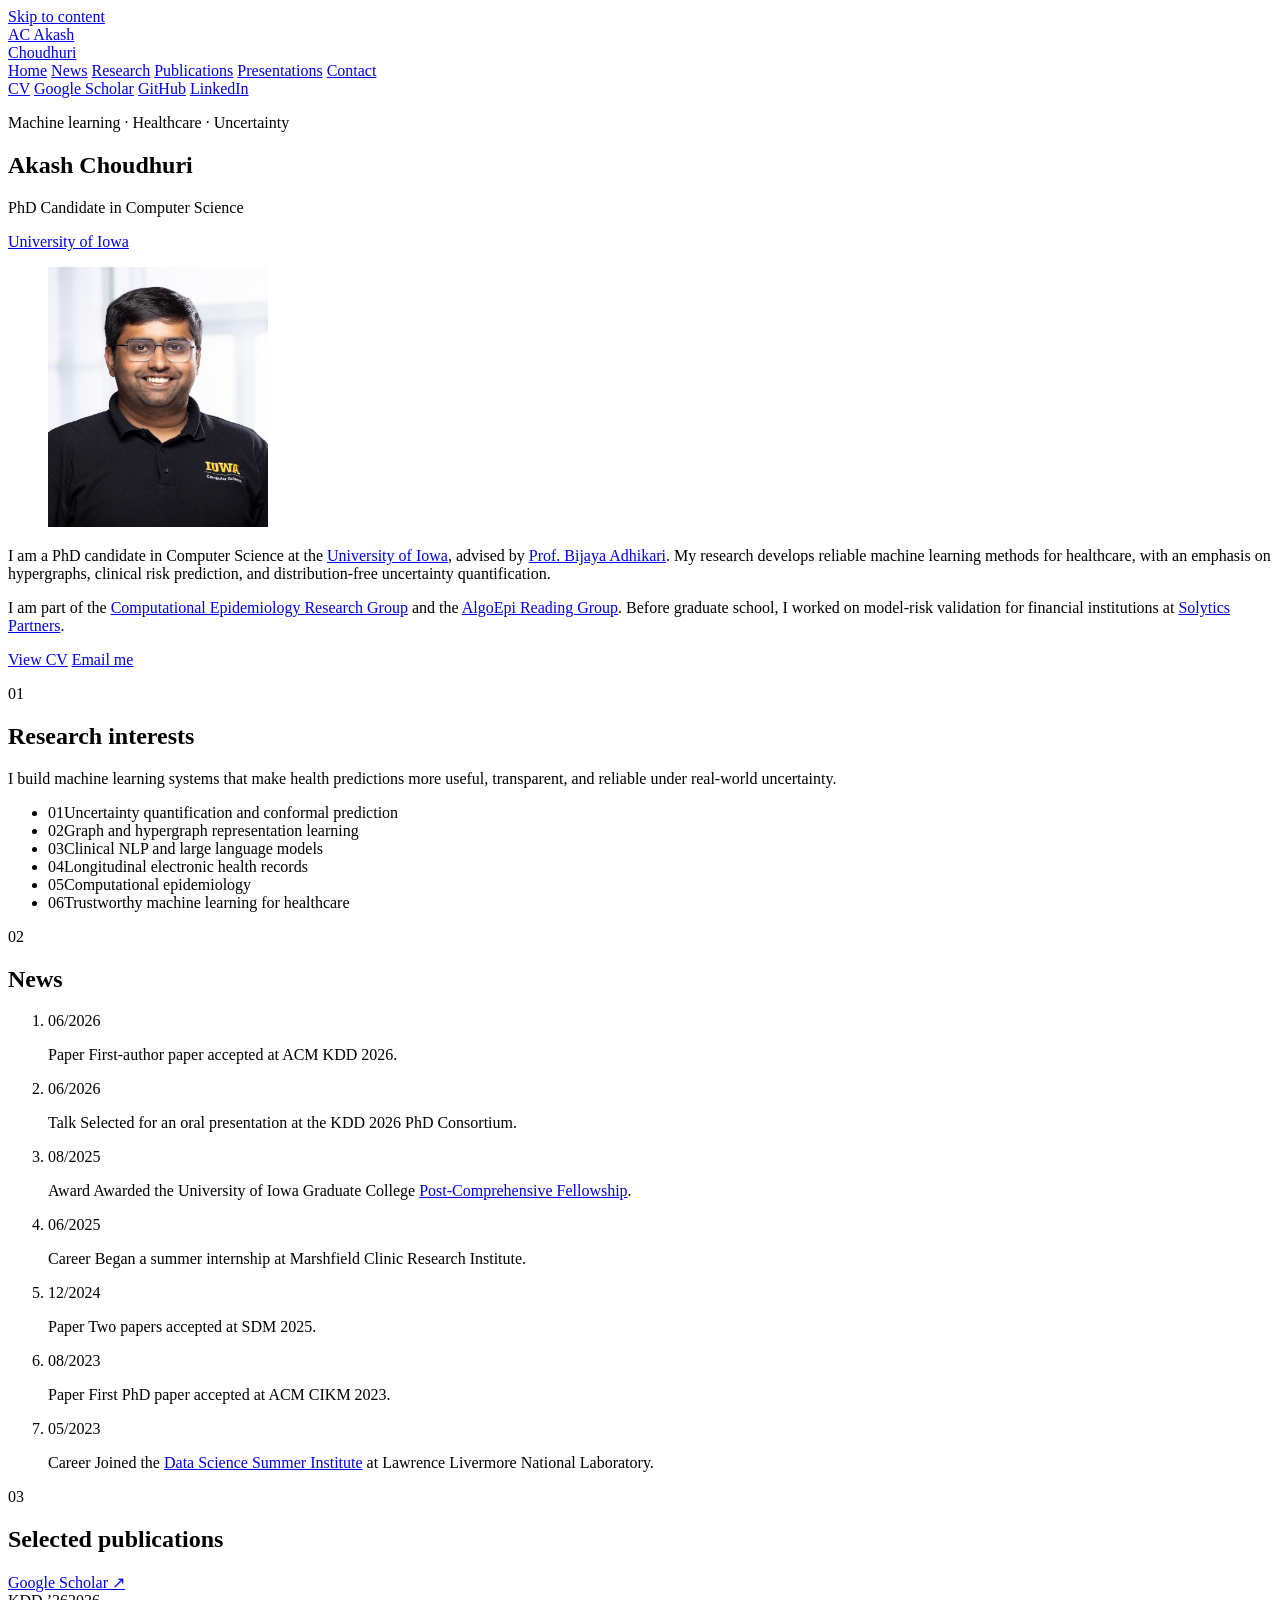
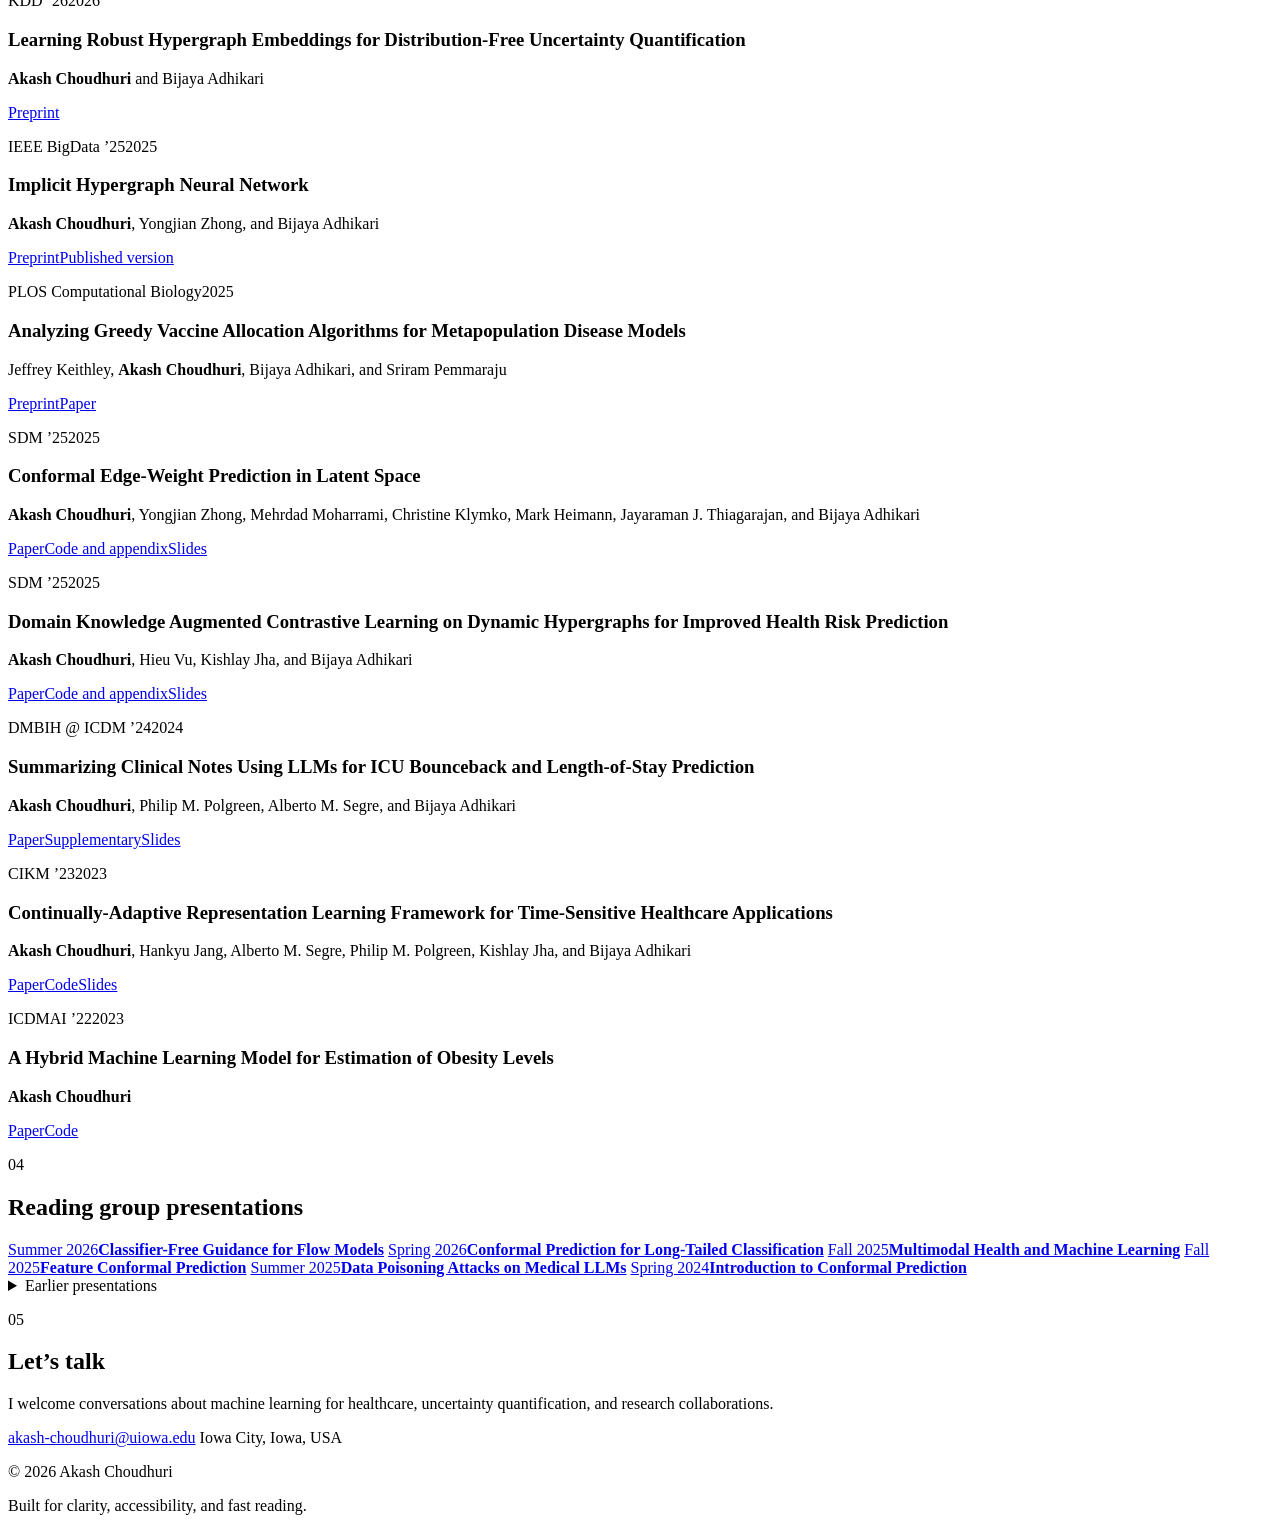
==== commit 4ef76ce2: "Redesign academic portfolio homepage" ====
--- a/index.html
+++ b/index.html
@@ -1,476 +1,228 @@
-<!DOCTYPE HTML>
-<!--
-	Strata by HTML5 UP
-	html5up.net | @ajlkn
-	Free for personal and commercial use under the CCA 3.0 license (html5up.net/license)
--->
-<html>
-	<head>
-		<title>Akash Choudhuri</title>
-		<meta charset="utf-8" />
-		<meta name="viewport" content="width=device-width, initial-scale=1, user-scalable=no" />
-		<link rel="stylesheet" href="assets/css/main.css" />
-	</head>
-	<body class="is-preload">
-
-		<!-- Header -->
-			<header id="header">
-				<div class="inner">
-					<a href="#" class="image avatar"><img src="images/Choudhuri, Akash 40762.jpg" alt="" /></a>
-					<h1><strong>Akash Choudhuri</strong></br>
-					PhD candidate in Computer Science at the <a href="https://uiowa.edu/">University of Iowa </a></br>
-				</div>
-			</header>
-
-		<!-- Main -->
-			<div id="main">
-
-				<!-- One -->
-					<section id="one">
-						<header class="major">
-							<h2>About Me</h2>
-						</header>
-						<p>I am a PhD candidate of Computer Science at <a href="https://cs.uiowa.edu/"> The University of Iowa </a> advised by <a href="https://homepage.divms.uiowa.edu/~badhikari/">Prof. Bijaya Adhikari</a>. I also am a part of the <a href="https://pisa.cs.uiowa.edu/compepi/">Computational Epidemiology Research Group</a> and the <a href="https://compepiuiowa.github.io/reading-group/">AlgoEpi Reading Group</a> that discusses techniques and methods about algorithms, data mining, and Machine Learning that can be applied to problems related to the spread of infections.</p>
-					<ul class="actions">
-						<li><a href="assets/Resume-39.pdf" class="button">Updated Resume</a></li>
-					</ul>
-				        </section>
-					
-                <!-- Two -->
-					<section id="two">
-						<header class="major">
-							<h2>Research Interest</h2>
-						</header>
-						<p>My primary interests lie in the intersection of Machine Learning and Deep Learning with applications in Healthcare. I have been trying to construct predictive models that accurately estimate patient risk for different scenarios, like CDI incidence and MICU Transfer. I have been using various data mining methods and developing some of my own methods to extract knowledge to aid that task. My primary programming language is Python and I have good knowledge of Tensorflow and PySpark. I also have a fair bit of experience in model risk validation for Financial Institutions during my stint as a Consultant at <a href="https://solytics-partners.com/">Solytics Partners LTD</a></p>
-					</section>
-					<section id="three">
-						<header class="major">
-							<h2>Publications</h2>
-						</header>
-						<p> Akash Choudhuri and Bijaya Adhikari (2026). Learning Robust Hypergraph Embeddings for Distribution-Free Uncertainty Quantification. Accepted ACM KDD 2026 <a href="assets/CRC_KDD.pdf">[Preprint]</a>.</p>
-						<p> Akash Choudhuri, Yongjian Zhong, Bijaya Adhikari (2025). Implicit Hypergraph Neural Network. Accepted IEEE BigData 2025 <a href="https://arxiv.org/abs/2508.14101">[Preprint]</a> <a href="https://ieeexplore.ieee.org/document/11402530">[Published Version]</a>.</p>
-						<p> Jeffrey Keithley, Akash Choudhuri, Bijaya Adhikari, Sriram Pemmaraju (2025). Analyzing greedy vaccine allocation algorithms for metapopulation disease models. In PLOS Computational Biology <a href="https://www.medrxiv.org/content/10.1101/2024.10.12.24315394v1"> [Preprint] </a> <a href="https://journals.plos.org/ploscompbiol/article?id=10.1371/journal.pcbi.1012539"> [Paper] </a></p>
-						<p> Akash Choudhuri, Yongjian Zhong, Mehrdad Moharrami, Christine Klymko, Mark Heimann, Jayaraman J Thiagarajan,  Bijaya Adhikari. (2025). Conformal Edge-Weight Prediction in Latent Space. In The SIAM International Conference on Data Mining (SDM25) <a href="https://epubs.siam.org/doi/epdf/10.1137/1.9781611978520.15">(Paper)</a> <a href="https://github.com/Soothysay/Edge-CP">[Code and Appendix]</a> <a href="assets/SDM2025_Pres_conformal.pdf">[Slides]</a>.</p>
-						<p> Akash Choudhuri, Hieu Vu, Kishlay Jha, Bijaya Adhikari. (2025). Domain Knowledge Augmented Contrastive Learning on Dynamic Hypergraphs for Improved Health Risk Prediction. In The SIAM International Conference on Data Mining (SDM25) <a href="https://epubs.siam.org/doi/epdf/10.1137/1.9781611978520.52">(Paper)</a> <a href="https://github.com/Soothysay/HyperHAI">[Code and Appendix]</a> <a href="assets/SDM2025_Pres_contra.pdf">[Slides]</a>.</p>
-						<p> Akash Choudhuri, Philip M. Polgreen, Alberto M. Segre, Bijaya Adhikari. (2024). Summarizing Clinical Notes using LLMs for ICU Bounceback and Length-of-Stay Prediction. In The 12th Data Mining in Biomedical Informatics and Healthcare (DMBIH’24) Workshop at ICDM 2024 <a href="assets/ICDM_Workshop_Paper_main.pdf">(Paper)</a> <a href="assets/ICDM_Workshop_Paper_supplementary.pdf">[Supplementary]</a> <a href="assets/ICDMW_Pres.pdf">[Slides]</a>.</p>
-						<p> Akash Choudhuri, Hankyu Jang, Alberto M. Segre, Philip M. Polgreen, Kishlay Jha, Bijaya Adhikari. (2023). Continually-Adaptive Representation Learning Framework for Time-Sensitive Healthcare Applications. In ACM CIKM23 <a href="https://dl.acm.org/doi/10.1145/3583780.3615464"> [Paper] </a> <a href="https://github.com/Soothysay/CL-EHR">[Code]</a> <a href="images/CIKM_Pres.pdf">[Slides]</a>.</p>
-						<p> Akash Choudhuri. (2023). A Hybrid Machine Learning Model for Estimation of Obesity Levels. In: Goswami, S., Barara, I.S., Goje, A., Mohan, C., Bruckstein, A.M. (eds) Data Management, Analytics and Innovation. ICDMAI 2022. Lecture Notes on Data Engineering and Communications Technologies, vol 137. Springer, Singapore.  <a href="https://doi.org/10.1007/978-981-19-2600-6_22">[Paper]</a> <a href="https://github.com/Soothysay/HybridObe">[Code]</a>.</p>
-						
-					</section>
-					<section id="four">
-						<header class="major">
-							<h2>Some Reading Group Presentations</h2>
-						</header>
-						<p> Summer 2026: Classifier-Free Guidance for flow models lecture from MIT <a href="assets/CFG.pdf">(My notes)</a>.</p>
-						<p> Spring 2026: Conformal Prediction for Long-Tailed Classification <a href="assets/Reading Group Spring 2026.pdf">(Slide Deck)</a>.</p>
-						<p> Fall 2025: <a href="assets/Reading Group Fall 2025.pdf">Multimodal Health + ML</a> <a href="assets/Reading Group Fall 2025_2.pdf">Feature CP</a>.</p>
-						<p> Summer 2025: Medical LLMs are Prone to Data Poisoning Attacks (Internship Reading Group Presentation)<a href="assets/Journal Club Pres_ MCRI.pptx">(Slide Deck)</a>.</p>
-						<p> Spring 2024: Conformal Prediction <a href="assets/Conformal Inference.pptx">(intro)</a> <a href="assets/Conformal Prediction with Temporal Quantile Adjustments.pptx">(domain)</a>.</p>
-						<p> Fall 2023: XAI + Hypergraphs <a href="AlgoEpi.pptx">(slides)</a>.</p>
-						<p> Spring 2023: Epidemics on Hypergraphs <a href="AlgoEpi Presentation Spring 2023.pptx">(slides)</a>.</p>
-						<p> Fall 2022: NLP+Domain <a href="assets/Algo_epi Presentation.pptx">(slides)</a>.</p>
-						<p> Spring 2022: PINNs <a href="assets/SBINN Presentation Reading Group.pdf">(slides)</a>.</p>
-						<p> Fall 2021: Variational Autoencoder for Flu Forecasting <a href="assets/Week10_2021_10_27_NEURIPS_ EPIFNP.pdf">(slides)</a>.</p>
-					</section>
-					<section id="five">
-						<header class="major">
-							<h2>Updates</h2>
-						</header>
-						<p> June, 2026: One first author paper accepted to KDD 2026. Additionally, I was select to orally present at the PhD consortium at KDD 2026. </p>
-						<p> August, 2025: I was awarded the Graduate College <a href="https://grad.uiowa.edu/funding/fellowships/post-comp">Post Comp Fellowship </a>. </p>
-						<p> June, 2025: Beginning my summer internship at Marshfield Clinic Research Institute. </p>
-						<p> December 2024: Two of our papers got accepted to SDM'25. See you in Alexandria!!</p>
-						<p> August 2023: My first PhD paper got accepted in CIKM 2023. See you in Birmingham!</p>
-						<p> May, 2023: Starting my internship at the <a href="https://data-science.llnl.gov/dssi">DSSI </a> at the Lawrence Livermore National Lab, California.</p>
-					    <p> September, 2022: I passed my Qualifier Examination! My Report and Presentation is located <a href="https://github.com/Soothysay/Qualifier-Exam-2022">here</a>.</p>
-						<p> January, 2022: Finally started a new journey as a PhD Student and a Graduate Research Assistant at the University of Iowa.</p>
-					</section>
-				
-				
-					<!-- Three -->
-					<section id="six">
-						<header class="major">
-							<h2>Other Interests</h2>
-						</header>
-						<p>I was a serious Scrabble player as a kid, but now I play it for fun. I am an avid reader of the non-fiction genre, with Jefferey Archer, Amitav Ghosh, and Saradindu Gangopadhyay being some of my favourite authors. I love to sing and used to have an acoustic music band called Tritiyo Purush back while I was pursuing my undergraduate degree. I also love to play table tennis and badminton (although I am not good at them).</a></p>
-					</section>
-
-				<!-- Three -->
-					<section id="seven">
-						<h2>Need something from me?</h2>
-						<p> Please feel free to reach out to me. I will get back to you as soon as possible.</p>
-						<!-- <div class="row">
-							<div class="col-8 col-12-small">
-								<form method="post" action="#">
-									<div class="row gtr-uniform gtr-50">
-										<div class="col-6 col-12-xsmall"><input type="text" name="name" id="name" placeholder="Name" /></div>
-										<div class="col-6 col-12-xsmall"><input type="email" name="email" id="email" placeholder="Email" /></div>
-										<div class="col-12"><textarea name="message" id="message" placeholder="Message" rows="4"></textarea></div>
-									</div>
-								</form>
-								<ul class="actions">
-									<li><input type="submit" value="Send Message" /></li>
-								</ul>
-							</div> -->
-							<div class="col-4 col-12-small">
-								<ul class="labeled-icons">
-									<li>
-										<h3 class="icon solid fa-home"><span class="label">Address</span></h3>
-										14 MLH,<br />
-										Iowa City, Iowa- 52246.<br />
-										United States of America.
-									</li>
-									<li>
-										<h3 class="icon solid fa-envelope"><span class="label">Email</span></h3>
-										<a href="mailto: akash-choudhuri@uiowa.edu">akash-choudhuri@uiowa.edu</a>
-									</li>
-								</ul>
-							</div>
-						</div>
-					</section>
-
-				<!-- Four -->
-				<!--
-					<section id="four">
-						<h2>Elements</h2>
-
-						<section>
-							<h4>Text</h4>
-							<p>This is <b>bold</b> and this is <strong>strong</strong>. This is <i>italic</i> and this is <em>emphasized</em>.
-							This is <sup>superscript</sup> text and this is <sub>subscript</sub> text.
-							This is <u>underlined</u> and this is code: <code>for (;;) { ... }</code>. Finally, <a href="#">this is a link</a>.</p>
-							<hr />
-							<header>
-								<h4>Heading with a Subtitle</h4>
-								<p>Lorem ipsum dolor sit amet nullam id egestas urna aliquam</p>
-							</header>
-							<p>Nunc lacinia ante nunc ac lobortis. Interdum adipiscing gravida odio porttitor sem non mi integer non faucibus ornare mi ut ante amet placerat aliquet. Volutpat eu sed ante lacinia sapien lorem accumsan varius montes viverra nibh in adipiscing blandit tempus accumsan.</p>
-							<header>
-								<h5>Heading with a Subtitle</h5>
-								<p>Lorem ipsum dolor sit amet nullam id egestas urna aliquam</p>
-							</header>
-							<p>Nunc lacinia ante nunc ac lobortis. Interdum adipiscing gravida odio porttitor sem non mi integer non faucibus ornare mi ut ante amet placerat aliquet. Volutpat eu sed ante lacinia sapien lorem accumsan varius montes viverra nibh in adipiscing blandit tempus accumsan.</p>
-							<hr />
-							<h2>Heading Level 2</h2>
-							<h3>Heading Level 3</h3>
-							<h4>Heading Level 4</h4>
-							<h5>Heading Level 5</h5>
-							<h6>Heading Level 6</h6>
-							<hr />
-							<h5>Blockquote</h5>
-							<blockquote>Fringilla nisl. Donec accumsan interdum nisi, quis tincidunt felis sagittis eget tempus euismod. Vestibulum ante ipsum primis in faucibus vestibulum. Blandit adipiscing eu felis iaculis volutpat ac adipiscing accumsan faucibus. Vestibulum ante ipsum primis in faucibus lorem ipsum dolor sit amet nullam adipiscing eu felis.</blockquote>
-							<h5>Preformatted</h5>
-							<pre><code>i = 0;
-
-while (!deck.isInOrder()) {
-print 'Iteration ' + i;
-deck.shuffle();
-i++;
-}
-
-print 'It took ' + i + ' iterations to sort the deck.';</code></pre>
-						</section>
-
-						<section>
-							<h4>Lists</h4>
-							<div class="row">
-								<div class="col-6 col-12-xsmall">
-									<h5>Unordered</h5>
-									<ul>
-										<li>Dolor pulvinar etiam magna etiam.</li>
-										<li>Sagittis adipiscing lorem eleifend.</li>
-										<li>Felis enim feugiat dolore viverra.</li>
-									</ul>
-									<h5>Alternate</h5>
-									<ul class="alt">
-										<li>Dolor pulvinar etiam magna etiam.</li>
-										<li>Sagittis adipiscing lorem eleifend.</li>
-										<li>Felis enim feugiat dolore viverra.</li>
-									</ul>
-								</div>
-								<div class="col-6 col-12-xsmall">
-									<h5>Ordered</h5>
-									<ol>
-										<li>Dolor pulvinar etiam magna etiam.</li>
-										<li>Etiam vel felis at lorem sed viverra.</li>
-										<li>Felis enim feugiat dolore viverra.</li>
-										<li>Dolor pulvinar etiam magna etiam.</li>
-										<li>Etiam vel felis at lorem sed viverra.</li>
-										<li>Felis enim feugiat dolore viverra.</li>
-									</ol>
-									<h5>Icons</h5>
-									<ul class="icons">
-										<li><a href="#" class="icon brands fa-twitter"><span class="label">Twitter</span></a></li>
-										<li><a href="#" class="icon brands fa-facebook-f"><span class="label">Facebook</span></a></li>
-										<li><a href="#" class="icon brands fa-instagram"><span class="label">Instagram</span></a></li>
-										<li><a href="#" class="icon brands fa-github"><span class="label">Github</span></a></li>
-										<li><a href="#" class="icon brands fa-dribbble"><span class="label">Dribbble</span></a></li>
-										<li><a href="#" class="icon brands fa-tumblr"><span class="label">Tumblr</span></a></li>
-									</ul>
-								</div>
-							</div>
-							<h5>Actions</h5>
-							<ul class="actions">
-								<li><a href="#" class="button primary">Default</a></li>
-								<li><a href="#" class="button">Default</a></li>
-							</ul>
-							<ul class="actions small">
-								<li><a href="#" class="button primary small">Small</a></li>
-								<li><a href="#" class="button small">Small</a></li>
-							</ul>
-							<div class="row">
-								<div class="col-6 col-12-small">
-									<ul class="actions stacked">
-										<li><a href="#" class="button primary">Default</a></li>
-										<li><a href="#" class="button">Default</a></li>
-									</ul>
-								</div>
-ss
-								<div class="col-6 col-12-small">
-									<ul class="actions stacked">
-										<li><a href="#" class="button primary small">Small</a></li>
-										<li><a href="#" class="button small">Small</a></li>
-									</ul>
-								</div>
-								<div class="col-6 col-12-small">
-									<ul class="actions stacked">
-										<li><a href="#" class="button primary fit">Default</a></li>
-										<li><a href="#" class="button fit">Default</a></li>
-									</ul>
-								</div>
-								<div class="col-6 col-12-small">
-									<ul class="actions stacked">
-										<li><a href="#" class="button primary small fit">Small</a></li>
-										<li><a href="#" class="button small fit">Small</a></li>
-									</ul>
-								</div>
-							</div>
-						</section>
-
-						<section>
-							<h4>Table</h4>
-							<h5>Default</h5>
-							<div class="table-wrapper">
-								<table>
-									<thead>
-										<tr>
-											<th>Name</th>
-											<th>Description</th>
-											<th>Price</th>
-										</tr>
-									</thead>
-									<tbody>
-										<tr>
-											<td>Item One</td>
-											<td>Ante turpis integer aliquet porttitor.</td>
-											<td>29.99</td>
-										</tr>
-										<tr>
-											<td>Item Two</td>
-											<td>Vis ac commodo adipiscing arcu aliquet.</td>
-											<td>19.99</td>
-										</tr>
-										<tr>
-											<td>Item Three</td>
-											<td> Morbi faucibus arcu accumsan lorem.</td>
-											<td>29.99</td>
-										</tr>
-										<tr>
-											<td>Item Four</td>
-											<td>Vitae integer tempus condimentum.</td>
-											<td>19.99</td>
-										</tr>
-										<tr>
-											<td>Item Five</td>
-											<td>Ante turpis integer aliquet porttitor.</td>
-											<td>29.99</td>
-										</tr>
-									</tbody>
-									<tfoot>
-										<tr>
-											<td colspan="2"></td>
-											<td>100.00</td>
-										</tr>
-									</tfoot>
-								</table>
-							</div>
-
-							<h5>Alternate</h5>
-							<div class="table-wrapper">
-								<table class="alt">
-									<thead>
-										<tr>
-											<th>Name</th>
-											<th>Description</th>
-											<th>Price</th>
-										</tr>
-									</thead>
-									<tbody>
-										<tr>
-											<td>Item One</td>
-											<td>Ante turpis integer aliquet porttitor.</td>
-											<td>29.99</td>
-										</tr>
-										<tr>
-											<td>Item Two</td>
-											<td>Vis ac commodo adipiscing arcu aliquet.</td>
-											<td>19.99</td>
-										</tr>
-										<tr>
-											<td>Item Three</td>
-											<td> Morbi faucibus arcu accumsan lorem.</td>
-											<td>29.99</td>
-										</tr>
-										<tr>
-											<td>Item Four</td>
-											<td>Vitae integer tempus condimentum.</td>
-											<td>19.99</td>
-										</tr>
-										<tr>
-											<td>Item Five</td>
-											<td>Ante turpis integer aliquet porttitor.</td>
-											<td>29.99</td>
-										</tr>
-									</tbody>
-									<tfoot>
-										<tr>
-											<td colspan="2"></td>
-											<td>100.00</td>
-										</tr>
-									</tfoot>
-								</table>
-							</div>
-						</section>
-
-						<section>
-							<h4>Buttons</h4>
-							<ul class="actions">
-								<li><a href="#" class="button primary">Primary</a></li>
-								<li><a href="#" class="button">Default</a></li>
-							</ul>
-							<ul class="actions">
-								<li><a href="#" class="button large">Large</a></li>
-								<li><a href="#" class="button">Default</a></li>
-								<li><a href="#" class="button small">Small</a></li>
-							</ul>
-							<ul class="actions fit">
-								<li><a href="#" class="button primary fit">Fit</a></li>
-								<li><a href="#" class="button fit">Fit</a></li>
-							</ul>
-							<ul class="actions fit small">
-								<li><a href="#" class="button primary fit small">Fit + Small</a></li>
-								<li><a href="#" class="button fit small">Fit + Small</a></li>
-							</ul>
-							<ul class="actions">
-								<li><a href="#" class="button primary icon solid fa-download">Icon</a></li>
-								<li><a href="#" class="button icon solid fa-download">Icon</a></li>
-							</ul>
-							<ul class="actions">
-								<li><span class="button primary disabled">Primary</span></li>
-								<li><span class="button disabled">Default</span></li>
-							</ul>
-						</section>
-
-						<section>
-							<h4>Form</h4>
-							<form method="post" action="#">
-								<div class="row gtr-uniform gtr-50">
-									<div class="col-6 col-12-xsmall">
-										<input type="text" name="demo-name" id="demo-name" value="" placeholder="Name" />
-									</div>
-									<div class="col-6 col-12-xsmall">
-										<input type="email" name="demo-email" id="demo-email" value="" placeholder="Email" />
-									</div>
-									<div class="col-12">
-										<select name="demo-category" id="demo-category">
-											<option value="">- Category -</option>
-											<option value="1">Manufacturing</option>
-											<option value="1">Shipping</option>
-											<option value="1">Administration</option>
-											<option value="1">Human Resources</option>
-										</select>
-									</div>
-									<div class="col-4 col-12-small">
-										<input type="radio" id="demo-priority-low" name="demo-priority" checked>
-										<label for="demo-priority-low">Low Priority</label>
-									</div>
-									<div class="col-4 col-12-small">
-										<input type="radio" id="demo-priority-normal" name="demo-priority">
-										<label for="demo-priority-normal">Normal Priority</label>
-									</div>
-									<div class="col-4 col-12-small">
-										<input type="radio" id="demo-priority-high" name="demo-priority">
-										<label for="demo-priority-high">High Priority</label>
-									</div>
-									<div class="col-6 col-12-small">
-										<input type="checkbox" id="demo-copy" name="demo-copy">
-										<label for="demo-copy">Email me a copy of this message</label>
-									</div>
-									<div class="col-6 col-12-small">
-										<input type="checkbox" id="demo-human" name="demo-human" checked>
-										<label for="demo-human">I am a human and not a robot</label>
-									</div>
-									<div class="col-12">
-										<textarea name="demo-message" id="demo-message" placeholder="Enter your message" rows="6"></textarea>
-									</div>
-									<div class="col-12">
-										<ul class="actions">
-											<li><input type="submit" value="Send Message" class="primary" /></li>
-											<li><input type="reset" value="Reset" /></li>
-										</ul>
-									</div>
-								</div>
-							</form>
-						</section>
-
-						<section>
-							<h4>Image</h4>
-							<h5>Fit</h5>
-							<div class="box alt">
-								<div class="row gtr-50 gtr-uniform">
-									<div class="col-12"><span class="image fit"><img src="images/fulls/05.jpg" alt="" /></span></div>
-									<div class="col-4"><span class="image fit"><img src="images/thumbs/01.jpg" alt="" /></span></div>
-									<div class="col-4"><span class="image fit"><img src="images/thumbs/02.jpg" alt="" /></span></div>
-									<div class="col-4"><span class="image fit"><img src="images/thumbs/03.jpg" alt="" /></span></div>
-									<div class="col-4"><span class="image fit"><img src="images/thumbs/04.jpg" alt="" /></span></div>
-									<div class="col-4"><span class="image fit"><img src="images/thumbs/05.jpg" alt="" /></span></div>
-									<div class="col-4"><span class="image fit"><img src="images/thumbs/06.jpg" alt="" /></span></div>
-									<div class="col-4"><span class="image fit"><img src="images/thumbs/03.jpg" alt="" /></span></div>
-									<div class="col-4"><span class="image fit"><img src="images/thumbs/02.jpg" alt="" /></span></div>
-									<div class="col-4"><span class="image fit"><img src="images/thumbs/01.jpg" alt="" /></span></div>
-								</div>
-							</div>
-							<h5>Left &amp; Right</h5>
-							<p><span class="image left"><img src="images/avatar.jpg" alt="" /></span>Fringilla nisl. Donec accumsan interdum nisi, quis tincidunt felis sagittis eget. tempus euismod. Vestibulum ante ipsum primis in faucibus vestibulum. Blandit adipiscing eu felis iaculis volutpat ac adipiscing accumsan eu faucibus. Integer ac pellentesque praesent tincidunt felis sagittis eget. tempus euismod. Vestibulum ante ipsum primis in faucibus vestibulum. Blandit adipiscing eu felis iaculis volutpat ac adipiscing accumsan eu faucibus. Integer ac pellentesque praesent. Donec accumsan interdum nisi, quis tincidunt felis sagittis eget. tempus euismod. Vestibulum ante ipsum primis in faucibus vestibulum. Blandit adipiscing eu felis iaculis volutpat ac adipiscing accumsan eu faucibus. Integer ac pellentesque praesent tincidunt felis sagittis eget. tempus euismod. Vestibulum ante ipsum primis in faucibus vestibulum. Blandit adipiscing eu felis iaculis volutpat ac adipiscing accumsan eu faucibus. Integer ac pellentesque praesent.</p>
-							<p><span class="image right"><img src="images/avatar.jpg" alt="" /></span>Fringilla nisl. Donec accumsan interdum nisi, quis tincidunt felis sagittis eget. tempus euismod. Vestibulum ante ipsum primis in faucibus vestibulum. Blandit adipiscing eu felis iaculis volutpat ac adipiscing accumsan eu faucibus. Integer ac pellentesque praesent tincidunt felis sagittis eget. tempus euismod. Vestibulum ante ipsum primis in faucibus vestibulum. Blandit adipiscing eu felis iaculis volutpat ac adipiscing accumsan eu faucibus. Integer ac pellentesque praesent. Donec accumsan interdum nisi, quis tincidunt felis sagittis eget. tempus euismod. Vestibulum ante ipsum primis in faucibus vestibulum. Blandit adipiscing eu felis iaculis volutpat ac adipiscing accumsan eu faucibus. Integer ac pellentesque praesent tincidunt felis sagittis eget. tempus euismod. Vestibulum ante ipsum primis in faucibus vestibulum. Blandit adipiscing eu felis iaculis volutpat ac adipiscing accumsan eu faucibus. Integer ac pellentesque praesent.</p>
-						</section>
-
-					</section>
-				-->
-
-			</div>
-
-		<!-- Footer -->
-			<footer id="footer">
-				<div class="inner">
-					<ul class="icons">
-						<li><a href="https://github.com/Soothysay" class="icon brands fa-github"><span class="label">Github</span></a></li>
-						<li><a href="https://www.linkedin.com/in/akash-choudhuri/" class="icon brands fa-linkedin"><span class="label">Linkedin</span></a></li>
-						<li><a href="https://scholar.google.com/citations?user=HaNARFsAAAAJ&hl=en" class="icon brands fa-graduation-cap"><span class="label">Google Scholar</span></a></li>
-					</ul>
-					<ul class="copyright"> 
-						<li>&copy; 2021 Akash Choudhuri</li>
-					</ul>
-				</div>
-			</footer>
-
-		<!-- Scripts -->
-			<script src="assets/js/jquery.min.js"></script>
-			<script src="assets/js/jquery.poptrox.min.js"></script>
-			<script src="assets/js/browser.min.js"></script>
-			<script src="assets/js/breakpoints.min.js"></script>
-			<script src="assets/js/util.js"></script>
-			<script src="assets/js/main.js"></script>
-
-	</body>
+<!doctype html>
+<html lang="en">
+  <head>
+    <meta charset="utf-8">
+    <meta name="viewport" content="width=device-width, initial-scale=1">
+    <meta name="description" content="Akash Choudhuri — PhD candidate in Computer Science at the University of Iowa, working on machine learning for healthcare, hypergraphs, and uncertainty quantification.">
+    <meta name="theme-color" content="#173b63">
+    <title>Akash Choudhuri | Machine Learning Researcher</title>
+    <link rel="stylesheet" href="assets/css/portfolio.css">
+  </head>
+  <body>
+    <a class="skip-link" href="#main-content">Skip to content</a>
+
+    <div class="site-shell">
+      <aside class="sidebar" aria-label="Primary navigation">
+        <a class="site-mark" href="#home" aria-label="Akash Choudhuri — home">
+          <span class="site-mark__monogram" aria-hidden="true">AC</span>
+          <span class="site-mark__name">Akash<br>Choudhuri</span>
+        </a>
+
+        <nav class="nav-list">
+          <a class="nav-link is-active" href="#home">Home</a>
+          <a class="nav-link" href="#news">News</a>
+          <a class="nav-link" href="#research">Research</a>
+          <a class="nav-link" href="#publications">Publications</a>
+          <a class="nav-link" href="#presentations">Presentations</a>
+          <a class="nav-link" href="#contact">Contact</a>
+        </nav>
+
+        <div class="sidebar-links" aria-label="External profiles">
+          <a href="assets/Resume-39.pdf">CV</a>
+          <a href="https://scholar.google.com/citations?user=HaNARFsAAAAJ&amp;hl=en">Google Scholar</a>
+          <a href="https://github.com/Soothysay">GitHub</a>
+          <a href="https://www.linkedin.com/in/akash-choudhuri/">LinkedIn</a>
+        </div>
+      </aside>
+
+      <main id="main-content" class="main-column">
+        <section id="home" class="hero section-block">
+          <div class="hero-heading">
+            <p class="eyebrow">Machine learning · Healthcare · Uncertainty</p>
+            <h1>Akash Choudhuri</h1>
+            <p class="role">PhD Candidate in Computer Science</p>
+            <p class="affiliation"><a href="https://uiowa.edu/">University of Iowa</a></p>
+          </div>
+
+          <div class="profile-grid">
+            <figure class="portrait-wrap">
+              <img class="portrait" src="images/Choudhuri, Akash 40762.jpg" alt="Portrait of Akash Choudhuri" width="220" height="260">
+            </figure>
+            <div class="profile-copy">
+              <p>I am a PhD candidate in Computer Science at the <a href="https://cs.uiowa.edu/">University of Iowa</a>, advised by <a href="https://homepage.divms.uiowa.edu/~badhikari/">Prof. Bijaya Adhikari</a>. My research develops reliable machine learning methods for healthcare, with an emphasis on hypergraphs, clinical risk prediction, and distribution-free uncertainty quantification.</p>
+              <p>I am part of the <a href="https://pisa.cs.uiowa.edu/compepi/">Computational Epidemiology Research Group</a> and the <a href="https://compepiuiowa.github.io/reading-group/">AlgoEpi Reading Group</a>. Before graduate school, I worked on model-risk validation for financial institutions at <a href="https://solytics-partners.com/">Solytics Partners</a>.</p>
+              <div class="hero-actions">
+                <a class="button button--primary" href="assets/Resume-39.pdf">View CV</a>
+                <a class="button" href="mailto:akash-choudhuri@uiowa.edu">Email me</a>
+              </div>
+            </div>
+          </div>
+        </section>
+
+        <section id="research" class="section-block">
+          <div class="section-heading">
+            <p class="section-number">01</p>
+            <h2>Research interests</h2>
+          </div>
+          <p class="section-intro">I build machine learning systems that make health predictions more useful, transparent, and reliable under real-world uncertainty.</p>
+          <ul class="interest-grid">
+            <li><span>01</span>Uncertainty quantification and conformal prediction</li>
+            <li><span>02</span>Graph and hypergraph representation learning</li>
+            <li><span>03</span>Clinical NLP and large language models</li>
+            <li><span>04</span>Longitudinal electronic health records</li>
+            <li><span>05</span>Computational epidemiology</li>
+            <li><span>06</span>Trustworthy machine learning for healthcare</li>
+          </ul>
+        </section>
+
+        <section id="news" class="section-block">
+          <div class="section-heading">
+            <p class="section-number">02</p>
+            <h2>News</h2>
+          </div>
+          <ol class="news-list">
+            <li>
+              <time datetime="2026-06">06/2026</time>
+              <p><span class="news-tag news-tag--paper">Paper</span> First-author paper accepted at ACM KDD 2026.</p>
+            </li>
+            <li>
+              <time datetime="2026-06">06/2026</time>
+              <p><span class="news-tag news-tag--talk">Talk</span> Selected for an oral presentation at the KDD 2026 PhD Consortium.</p>
+            </li>
+            <li>
+              <time datetime="2025-08">08/2025</time>
+              <p><span class="news-tag news-tag--award">Award</span> Awarded the University of Iowa Graduate College <a href="https://grad.uiowa.edu/funding/fellowships/post-comp">Post-Comprehensive Fellowship</a>.</p>
+            </li>
+            <li>
+              <time datetime="2025-06">06/2025</time>
+              <p><span class="news-tag news-tag--career">Career</span> Began a summer internship at Marshfield Clinic Research Institute.</p>
+            </li>
+            <li>
+              <time datetime="2024-12">12/2024</time>
+              <p><span class="news-tag news-tag--paper">Paper</span> Two papers accepted at SDM 2025.</p>
+            </li>
+            <li>
+              <time datetime="2023-08">08/2023</time>
+              <p><span class="news-tag news-tag--paper">Paper</span> First PhD paper accepted at ACM CIKM 2023.</p>
+            </li>
+            <li>
+              <time datetime="2023-05">05/2023</time>
+              <p><span class="news-tag news-tag--career">Career</span> Joined the <a href="https://data-science.llnl.gov/dssi">Data Science Summer Institute</a> at Lawrence Livermore National Laboratory.</p>
+            </li>
+          </ol>
+        </section>
+
+        <section id="publications" class="section-block">
+          <div class="section-heading section-heading--split">
+            <div>
+              <p class="section-number">03</p>
+              <h2>Selected publications</h2>
+            </div>
+            <a class="text-link" href="https://scholar.google.com/citations?user=HaNARFsAAAAJ&amp;hl=en">Google Scholar <span aria-hidden="true">↗</span></a>
+          </div>
+
+          <div class="publication-list">
+            <article class="publication publication--featured">
+              <div class="publication-meta"><span class="venue">KDD ’26</span><span>2026</span></div>
+              <h3>Learning Robust Hypergraph Embeddings for Distribution-Free Uncertainty Quantification</h3>
+              <p class="authors"><strong>Akash Choudhuri</strong> and Bijaya Adhikari</p>
+              <p class="publication-links"><a href="assets/CRC_KDD.pdf">Preprint</a></p>
+            </article>
+
+            <article class="publication">
+              <div class="publication-meta"><span class="venue">IEEE BigData ’25</span><span>2025</span></div>
+              <h3>Implicit Hypergraph Neural Network</h3>
+              <p class="authors"><strong>Akash Choudhuri</strong>, Yongjian Zhong, and Bijaya Adhikari</p>
+              <p class="publication-links"><a href="https://arxiv.org/abs/2508.14101">Preprint</a><a href="https://ieeexplore.ieee.org/document/11402530">Published version</a></p>
+            </article>
+
+            <article class="publication">
+              <div class="publication-meta"><span class="venue">PLOS Computational Biology</span><span>2025</span></div>
+              <h3>Analyzing Greedy Vaccine Allocation Algorithms for Metapopulation Disease Models</h3>
+              <p class="authors">Jeffrey Keithley, <strong>Akash Choudhuri</strong>, Bijaya Adhikari, and Sriram Pemmaraju</p>
+              <p class="publication-links"><a href="https://www.medrxiv.org/content/10.1101/2024.10.12.24315394v1">Preprint</a><a href="https://journals.plos.org/ploscompbiol/article?id=10.1371/journal.pcbi.1012539">Paper</a></p>
+            </article>
+
+            <article class="publication">
+              <div class="publication-meta"><span class="venue">SDM ’25</span><span>2025</span></div>
+              <h3>Conformal Edge-Weight Prediction in Latent Space</h3>
+              <p class="authors"><strong>Akash Choudhuri</strong>, Yongjian Zhong, Mehrdad Moharrami, Christine Klymko, Mark Heimann, Jayaraman J. Thiagarajan, and Bijaya Adhikari</p>
+              <p class="publication-links"><a href="https://epubs.siam.org/doi/epdf/10.1137/1.9781611978520.15">Paper</a><a href="https://github.com/Soothysay/Edge-CP">Code and appendix</a><a href="assets/SDM2025_Pres_conformal.pdf">Slides</a></p>
+            </article>
+
+            <article class="publication">
+              <div class="publication-meta"><span class="venue">SDM ’25</span><span>2025</span></div>
+              <h3>Domain Knowledge Augmented Contrastive Learning on Dynamic Hypergraphs for Improved Health Risk Prediction</h3>
+              <p class="authors"><strong>Akash Choudhuri</strong>, Hieu Vu, Kishlay Jha, and Bijaya Adhikari</p>
+              <p class="publication-links"><a href="https://epubs.siam.org/doi/epdf/10.1137/1.9781611978520.52">Paper</a><a href="https://github.com/Soothysay/HyperHAI">Code and appendix</a><a href="assets/SDM2025_Pres_contra.pdf">Slides</a></p>
+            </article>
+
+            <article class="publication">
+              <div class="publication-meta"><span class="venue">DMBIH @ ICDM ’24</span><span>2024</span></div>
+              <h3>Summarizing Clinical Notes Using LLMs for ICU Bounceback and Length-of-Stay Prediction</h3>
+              <p class="authors"><strong>Akash Choudhuri</strong>, Philip M. Polgreen, Alberto M. Segre, and Bijaya Adhikari</p>
+              <p class="publication-links"><a href="assets/ICDM_Workshop_Paper_main.pdf">Paper</a><a href="assets/ICDM_Workshop_Paper_supplementary.pdf">Supplementary</a><a href="assets/ICDMW_Pres.pdf">Slides</a></p>
+            </article>
+
+            <article class="publication">
+              <div class="publication-meta"><span class="venue">CIKM ’23</span><span>2023</span></div>
+              <h3>Continually-Adaptive Representation Learning Framework for Time-Sensitive Healthcare Applications</h3>
+              <p class="authors"><strong>Akash Choudhuri</strong>, Hankyu Jang, Alberto M. Segre, Philip M. Polgreen, Kishlay Jha, and Bijaya Adhikari</p>
+              <p class="publication-links"><a href="https://dl.acm.org/doi/10.1145/3583780.3615464">Paper</a><a href="https://github.com/Soothysay/CL-EHR">Code</a><a href="images/CIKM_Pres.pdf">Slides</a></p>
+            </article>
+
+            <article class="publication">
+              <div class="publication-meta"><span class="venue">ICDMAI ’22</span><span>2023</span></div>
+              <h3>A Hybrid Machine Learning Model for Estimation of Obesity Levels</h3>
+              <p class="authors"><strong>Akash Choudhuri</strong></p>
+              <p class="publication-links"><a href="https://doi.org/10.1007/978-981-19-2600-6_22">Paper</a><a href="https://github.com/Soothysay/HybridObe">Code</a></p>
+            </article>
+          </div>
+        </section>
+
+        <section id="presentations" class="section-block">
+          <div class="section-heading">
+            <p class="section-number">04</p>
+            <h2>Reading group presentations</h2>
+          </div>
+          <div class="presentation-grid">
+            <a class="presentation" href="assets/CFG.pdf"><span>Summer 2026</span><strong>Classifier-Free Guidance for Flow Models</strong></a>
+            <a class="presentation" href="assets/Reading Group Spring 2026.pdf"><span>Spring 2026</span><strong>Conformal Prediction for Long-Tailed Classification</strong></a>
+            <a class="presentation" href="assets/Reading Group Fall 2025.pdf"><span>Fall 2025</span><strong>Multimodal Health and Machine Learning</strong></a>
+            <a class="presentation" href="assets/Reading Group Fall 2025_2.pdf"><span>Fall 2025</span><strong>Feature Conformal Prediction</strong></a>
+            <a class="presentation" href="assets/Journal Club Pres_ MCRI.pptx"><span>Summer 2025</span><strong>Data Poisoning Attacks on Medical LLMs</strong></a>
+            <a class="presentation" href="assets/Conformal Inference.pptx"><span>Spring 2024</span><strong>Introduction to Conformal Prediction</strong></a>
+          </div>
+          <details class="archive">
+            <summary>Earlier presentations</summary>
+            <ul>
+              <li>Spring 2024 — <a href="assets/Conformal Prediction with Temporal Quantile Adjustments.pptx">Conformal Prediction with Temporal Quantile Adjustments</a></li>
+              <li>Fall 2023 — <a href="AlgoEpi.pptx">Explainable AI and Hypergraphs</a></li>
+              <li>Spring 2023 — <a href="AlgoEpi Presentation Spring 2023.pptx">Epidemics on Hypergraphs</a></li>
+              <li>Fall 2022 — <a href="assets/Algo_epi Presentation.pptx">NLP and Domain Knowledge</a></li>
+              <li>Spring 2022 — <a href="assets/SBINN Presentation Reading Group.pdf">Physics-Informed Neural Networks</a></li>
+              <li>Fall 2021 — <a href="assets/Week10_2021_10_27_NEURIPS_ EPIFNP.pdf">Variational Autoencoders for Flu Forecasting</a></li>
+            </ul>
+          </details>
+        </section>
+
+        <section id="contact" class="contact section-block">
+          <div>
+            <p class="section-number">05</p>
+            <h2>Let’s talk</h2>
+            <p>I welcome conversations about machine learning for healthcare, uncertainty quantification, and research collaborations.</p>
+          </div>
+          <div class="contact-links">
+            <a href="mailto:akash-choudhuri@uiowa.edu">akash-choudhuri@uiowa.edu</a>
+            <span>Iowa City, Iowa, USA</span>
+          </div>
+        </section>
+
+        <footer class="site-footer">
+          <p>© 2026 Akash Choudhuri</p>
+          <p>Built for clarity, accessibility, and fast reading.</p>
+        </footer>
+      </main>
+    </div>
+  </body>
 </html>
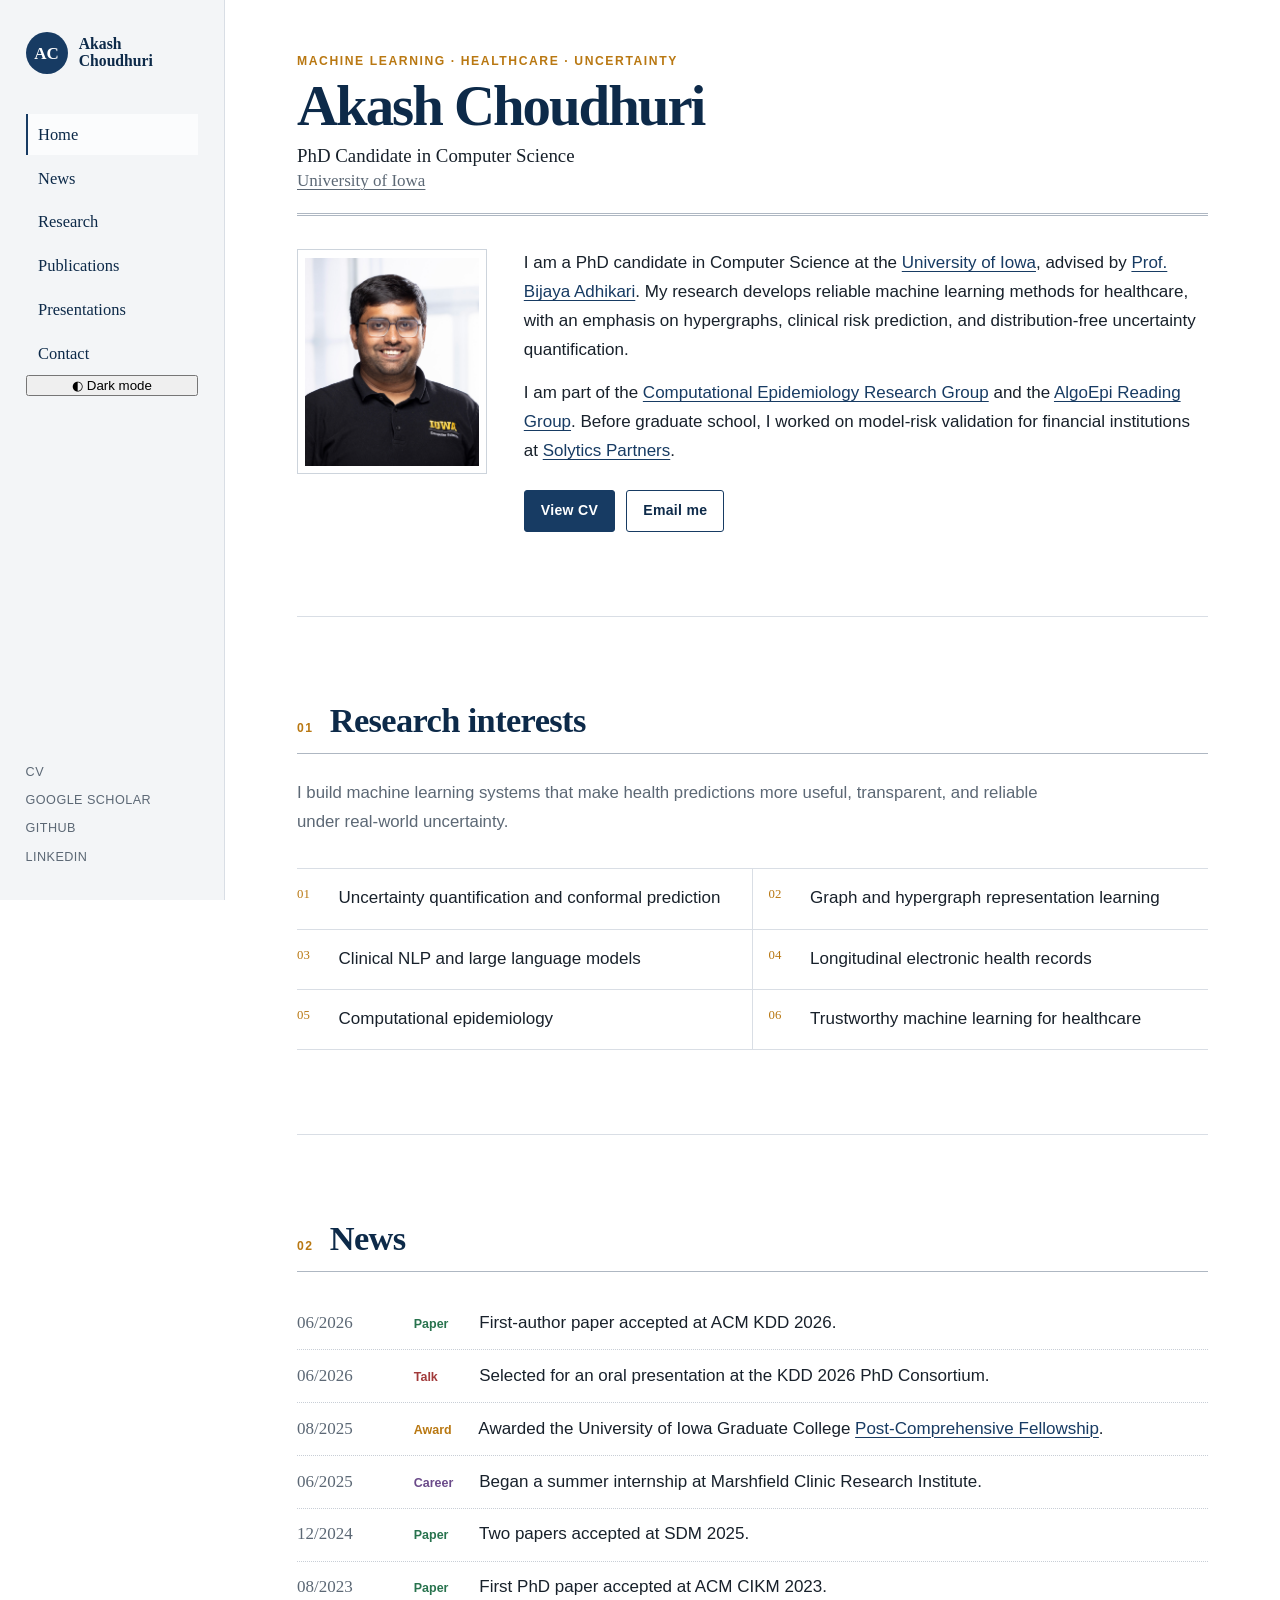
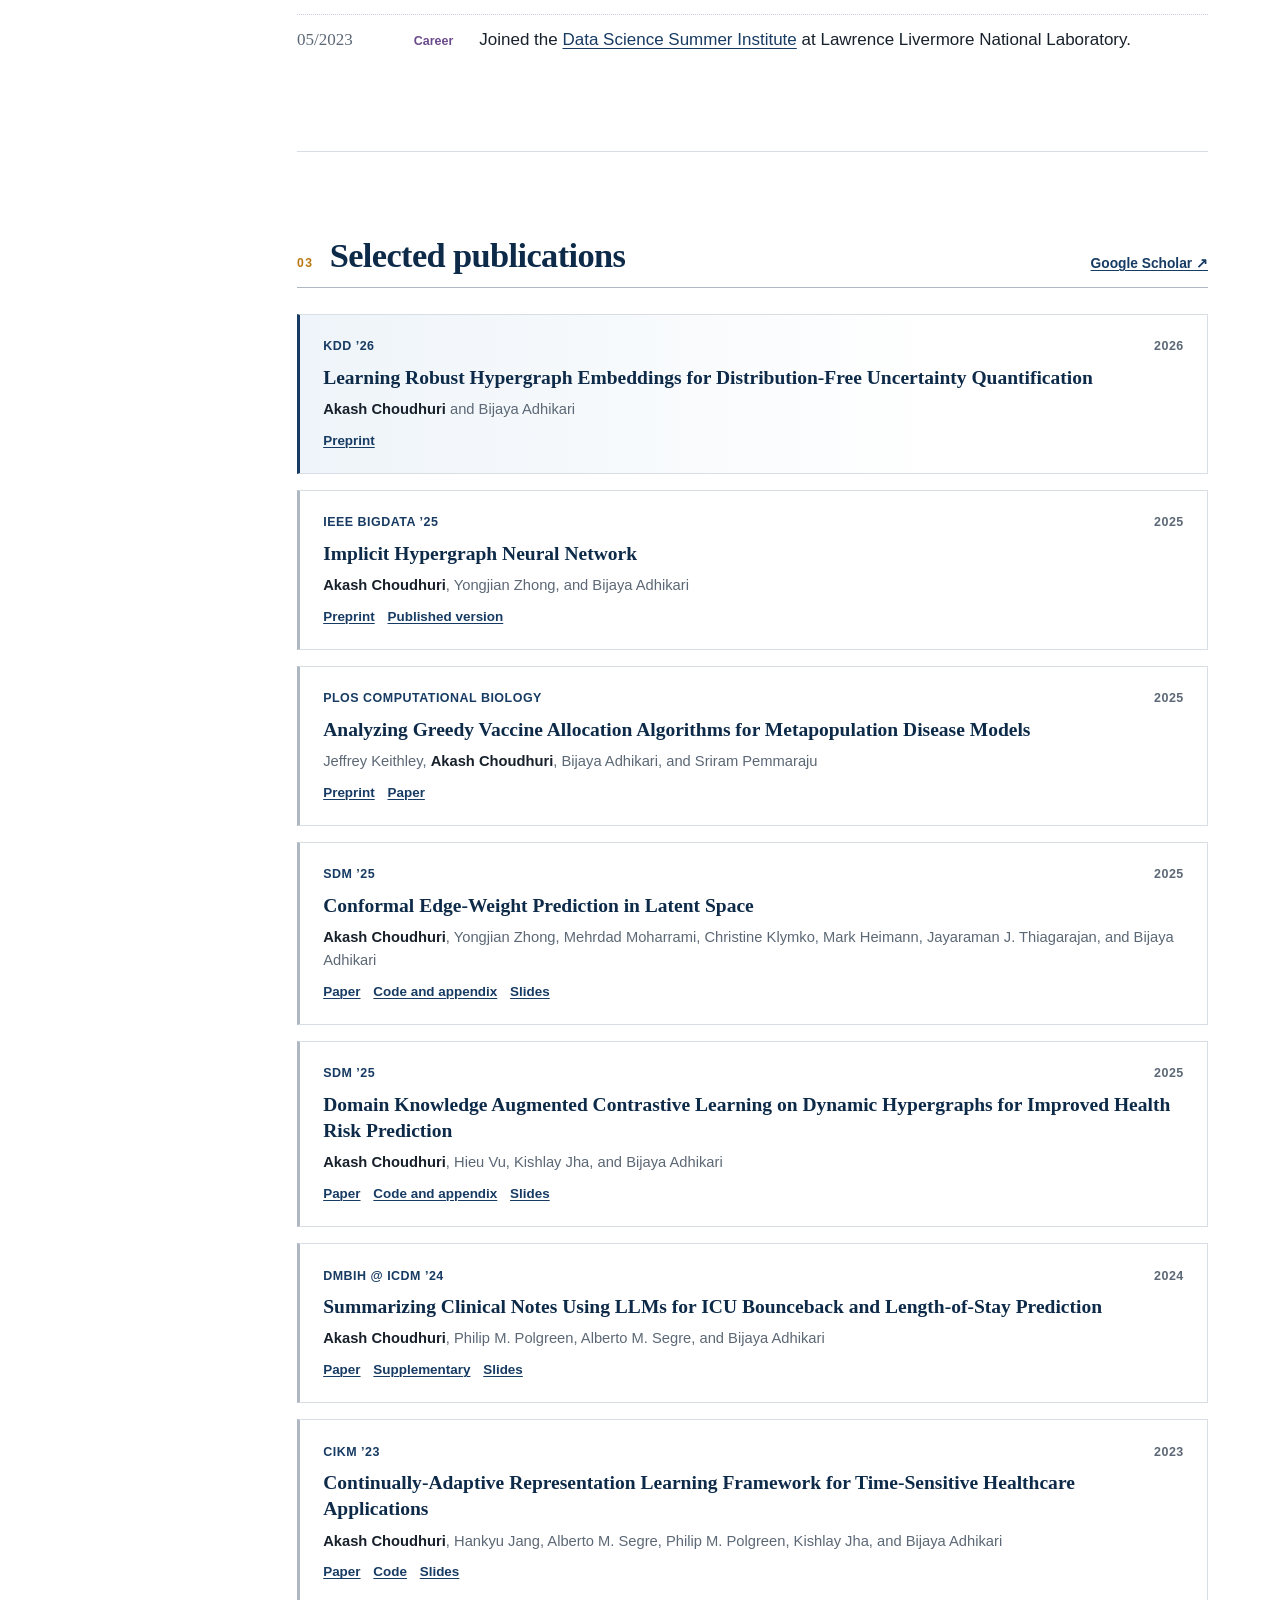
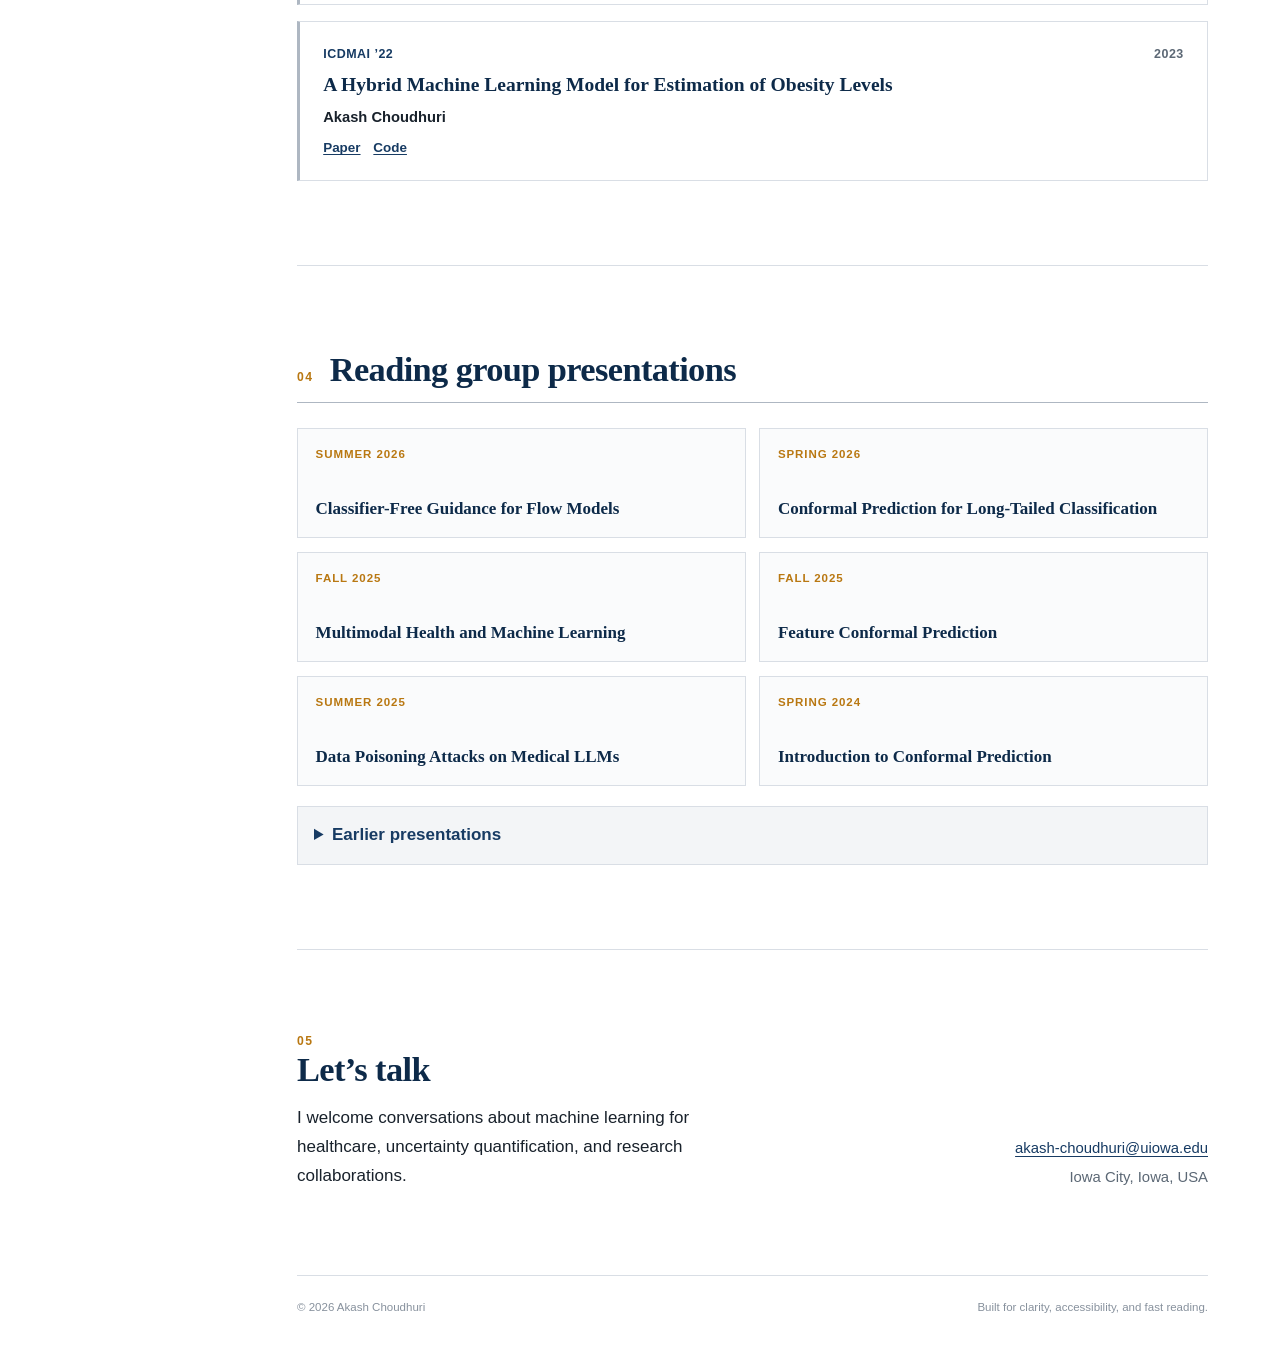
==== commit b65b5476: "Add accessible theme toggle" ====
--- a/index.html
+++ b/index.html
@@ -6,6 +6,15 @@
     <meta name="description" content="Akash Choudhuri — PhD candidate in Computer Science at the University of Iowa, working on machine learning for healthcare, hypergraphs, and uncertainty quantification.">
     <meta name="theme-color" content="#173b63">
     <title>Akash Choudhuri | Machine Learning Researcher</title>
+    <script>
+      try {
+        const savedTheme = localStorage.getItem("theme");
+        const prefersDark = window.matchMedia("(prefers-color-scheme: dark)").matches;
+        document.documentElement.dataset.theme = savedTheme || (prefersDark ? "dark" : "light");
+      } catch (error) {
+        document.documentElement.dataset.theme = "light";
+      }
+    </script>
     <link rel="stylesheet" href="assets/css/portfolio.css">
   </head>
   <body>
@@ -26,6 +35,11 @@
           <a class="nav-link" href="#presentations">Presentations</a>
           <a class="nav-link" href="#contact">Contact</a>
         </nav>
+
+        <button id="theme-toggle" class="theme-toggle" type="button" aria-pressed="false">
+          <span class="theme-toggle__icon" aria-hidden="true">◐</span>
+          <span class="theme-toggle__label">Dark mode</span>
+        </button>
 
         <div class="sidebar-links" aria-label="External profiles">
           <a href="assets/Resume-39.pdf">CV</a>
@@ -224,5 +238,6 @@
         </footer>
       </main>
     </div>
+    <script src="assets/js/theme.js"></script>
   </body>
 </html>
--- a/assets/css/portfolio.css
+++ b/assets/css/portfolio.css
@@ -0,0 +1,728 @@
+:root {
+  --navy: #173b63;
+  --navy-dark: #0d2a49;
+  --ink: #18212b;
+  --muted: #5c6875;
+  --line: #d9dee5;
+  --paper: #ffffff;
+  --sidebar: #f3f5f7;
+  --soft-blue: #eef4f9;
+  --gold: #b97812;
+  --green: #28734e;
+  --red: #a23b3b;
+  --violet: #6b4b8a;
+  --serif: Georgia, "Times New Roman", serif;
+  --sans: Inter, ui-sans-serif, -apple-system, BlinkMacSystemFont, "Segoe UI", sans-serif;
+  --content: 1080px;
+}
+
+* {
+  box-sizing: border-box;
+}
+
+html {
+  scroll-behavior: smooth;
+}
+
+body {
+  margin: 0;
+  color: var(--ink);
+  background: var(--paper);
+  font-family: var(--sans);
+  font-size: 17px;
+  line-height: 1.7;
+  text-rendering: optimizeLegibility;
+}
+
+a {
+  color: var(--navy);
+  text-underline-offset: 0.18em;
+  text-decoration-thickness: 1px;
+}
+
+a:hover {
+  color: var(--navy-dark);
+  text-decoration-thickness: 2px;
+}
+
+a:focus-visible,
+summary:focus-visible {
+  outline: 3px solid rgba(23, 59, 99, 0.32);
+  outline-offset: 3px;
+}
+
+.skip-link {
+  position: fixed;
+  top: 0.75rem;
+  left: 0.75rem;
+  z-index: 100;
+  padding: 0.55rem 0.8rem;
+  color: white;
+  background: var(--navy-dark);
+  transform: translateY(-160%);
+}
+
+.skip-link:focus {
+  transform: translateY(0);
+}
+
+.site-shell {
+  min-height: 100vh;
+}
+
+.sidebar {
+  position: fixed;
+  inset: 0 auto 0 0;
+  z-index: 10;
+  display: flex;
+  width: 225px;
+  flex-direction: column;
+  padding: 2rem 1.6rem;
+  overflow-y: auto;
+  background: var(--sidebar);
+  border-right: 1px solid var(--line);
+}
+
+.site-mark {
+  display: flex;
+  gap: 0.7rem;
+  align-items: center;
+  margin-bottom: 2.5rem;
+  color: var(--navy-dark);
+  text-decoration: none;
+}
+
+.site-mark__monogram {
+  display: grid;
+  width: 42px;
+  height: 42px;
+  flex: 0 0 42px;
+  place-items: center;
+  color: white;
+  background: var(--navy);
+  border-radius: 50%;
+  font-family: var(--serif);
+  font-weight: 700;
+  line-height: 1;
+}
+
+.site-mark__name {
+  font-family: var(--serif);
+  font-size: 0.98rem;
+  font-weight: 700;
+  line-height: 1.08;
+}
+
+.nav-list {
+  display: grid;
+  gap: 0.15rem;
+}
+
+.nav-link {
+  display: block;
+  padding: 0.42rem 0.65rem;
+  color: var(--navy-dark);
+  border-left: 2px solid transparent;
+  font-family: var(--serif);
+  font-size: 1.03rem;
+  text-decoration: none;
+}
+
+.nav-link:hover,
+.nav-link.is-active {
+  background: rgba(255, 255, 255, 0.72);
+  border-left-color: var(--navy);
+}
+
+.sidebar-links {
+  display: grid;
+  gap: 0.42rem;
+  margin-top: auto;
+  padding-top: 2.5rem;
+  font-size: 0.79rem;
+  letter-spacing: 0.035em;
+  text-transform: uppercase;
+}
+
+.sidebar-links a {
+  color: var(--muted);
+  text-decoration: none;
+}
+
+.sidebar-links a:hover {
+  color: var(--navy);
+}
+
+.main-column {
+  width: calc(100% - 225px);
+  max-width: calc(var(--content) + 225px);
+  margin-left: 225px;
+  padding: 0 4.5rem;
+}
+
+.section-block {
+  padding: 5.25rem 0;
+  border-bottom: 1px solid var(--line);
+  scroll-margin-top: 1rem;
+}
+
+.hero {
+  padding-top: 3.4rem;
+}
+
+.hero-heading {
+  padding-bottom: 1.25rem;
+  border-bottom: 3px double #aeb7c2;
+}
+
+.eyebrow,
+.section-number {
+  margin: 0 0 0.35rem;
+  color: var(--gold);
+  font-size: 0.76rem;
+  font-weight: 750;
+  letter-spacing: 0.13em;
+  line-height: 1.3;
+  text-transform: uppercase;
+}
+
+h1,
+h2,
+h3,
+p {
+  margin-top: 0;
+}
+
+h1,
+h2,
+h3 {
+  color: var(--navy-dark);
+  font-family: var(--serif);
+}
+
+h1 {
+  margin-bottom: 0.15rem;
+  font-size: clamp(2.2rem, 5vw, 3.55rem);
+  line-height: 1.05;
+  letter-spacing: -0.035em;
+}
+
+h2 {
+  margin: 0;
+  font-size: clamp(1.65rem, 3vw, 2.15rem);
+  line-height: 1.15;
+  letter-spacing: -0.018em;
+}
+
+h3 {
+  font-size: 1.22rem;
+  line-height: 1.35;
+}
+
+.role,
+.affiliation {
+  margin: 0;
+  font-family: var(--serif);
+  line-height: 1.4;
+}
+
+.role {
+  margin-top: 0.45rem;
+  color: var(--ink);
+  font-size: 1.18rem;
+}
+
+.affiliation {
+  color: var(--muted);
+}
+
+.affiliation a {
+  color: inherit;
+}
+
+.profile-grid {
+  display: grid;
+  grid-template-columns: 190px minmax(0, 1fr);
+  gap: 2.3rem;
+  align-items: start;
+  padding-top: 2.1rem;
+}
+
+.portrait-wrap {
+  margin: 0;
+  padding: 0.45rem;
+  background: white;
+  border: 1px solid #cdd4dc;
+}
+
+.portrait {
+  display: block;
+  width: 100%;
+  height: auto;
+  aspect-ratio: 5 / 6;
+  object-fit: cover;
+  object-position: center top;
+  background: var(--soft-blue);
+}
+
+.profile-copy p {
+  margin-bottom: 0.9rem;
+}
+
+.hero-actions {
+  display: flex;
+  flex-wrap: wrap;
+  gap: 0.7rem;
+  margin-top: 1.5rem;
+}
+
+.button {
+  display: inline-flex;
+  min-height: 42px;
+  align-items: center;
+  justify-content: center;
+  padding: 0.48rem 1rem;
+  color: var(--navy-dark);
+  background: white;
+  border: 1px solid var(--navy);
+  border-radius: 3px;
+  font-size: 0.88rem;
+  font-weight: 700;
+  letter-spacing: 0.02em;
+  text-decoration: none;
+}
+
+.button:hover {
+  color: white;
+  background: var(--navy-dark);
+}
+
+.button--primary {
+  color: white;
+  background: var(--navy);
+}
+
+.section-heading {
+  display: flex;
+  gap: 1rem;
+  align-items: baseline;
+  margin-bottom: 1.6rem;
+  padding-bottom: 0.75rem;
+  border-bottom: 1px solid #aeb7c2;
+}
+
+.section-heading .section-number {
+  margin: 0;
+}
+
+.section-heading--split {
+  justify-content: space-between;
+  align-items: end;
+}
+
+.section-heading--split > div {
+  display: flex;
+  gap: 1rem;
+  align-items: baseline;
+}
+
+.text-link {
+  flex: 0 0 auto;
+  font-size: 0.86rem;
+  font-weight: 700;
+}
+
+.section-intro {
+  max-width: 760px;
+  color: var(--muted);
+  font-size: 1.05rem;
+}
+
+.interest-grid {
+  display: grid;
+  grid-template-columns: repeat(2, minmax(0, 1fr));
+  gap: 0;
+  margin: 2rem 0 0;
+  padding: 0;
+  border-top: 1px solid var(--line);
+  list-style: none;
+}
+
+.interest-grid li {
+  display: grid;
+  grid-template-columns: 2rem 1fr;
+  gap: 0.6rem;
+  padding: 0.95rem 1rem 0.95rem 0;
+  border-bottom: 1px solid var(--line);
+}
+
+.interest-grid li:nth-child(odd) {
+  border-right: 1px solid var(--line);
+}
+
+.interest-grid li:nth-child(even) {
+  padding-left: 1rem;
+}
+
+.interest-grid span {
+  color: var(--gold);
+  font-family: var(--serif);
+  font-size: 0.8rem;
+}
+
+.news-list {
+  margin: 0;
+  padding: 0;
+  list-style: none;
+}
+
+.news-list li {
+  display: grid;
+  grid-template-columns: 6.1rem minmax(0, 1fr);
+  gap: 1.2rem;
+  padding: 0.72rem 0;
+  border-bottom: 1px dotted #c8ced6;
+}
+
+.news-list li:last-child {
+  border-bottom: 0;
+}
+
+.news-list time {
+  color: var(--muted);
+  font-family: var(--serif);
+  font-variant-numeric: tabular-nums;
+}
+
+.news-list p {
+  margin: 0;
+}
+
+.news-tag {
+  display: inline-block;
+  min-width: 3.45rem;
+  margin-right: 0.35rem;
+  font-size: 0.78rem;
+  font-weight: 800;
+}
+
+.news-tag--paper {
+  color: var(--green);
+}
+
+.news-tag--talk {
+  color: var(--red);
+}
+
+.news-tag--award {
+  color: var(--gold);
+}
+
+.news-tag--career {
+  color: var(--violet);
+}
+
+.publication-list {
+  display: grid;
+  gap: 1rem;
+}
+
+.publication {
+  position: relative;
+  padding: 1.35rem 1.45rem 1.25rem;
+  background: white;
+  border: 1px solid var(--line);
+  border-left: 3px solid #aeb7c2;
+}
+
+.publication--featured {
+  background: linear-gradient(90deg, var(--soft-blue), #fff 70%);
+  border-left-color: var(--navy);
+}
+
+.publication-meta {
+  display: flex;
+  justify-content: space-between;
+  gap: 1rem;
+  margin-bottom: 0.45rem;
+  color: var(--muted);
+  font-size: 0.78rem;
+  font-weight: 700;
+  letter-spacing: 0.04em;
+  text-transform: uppercase;
+}
+
+.venue {
+  color: var(--navy);
+}
+
+.publication h3 {
+  margin-bottom: 0.45rem;
+}
+
+.authors {
+  margin-bottom: 0.55rem;
+  color: var(--muted);
+  font-size: 0.92rem;
+  line-height: 1.55;
+}
+
+.authors strong {
+  color: var(--ink);
+}
+
+.publication-links {
+  display: flex;
+  flex-wrap: wrap;
+  gap: 0.8rem;
+  margin: 0;
+  font-size: 0.84rem;
+  font-weight: 700;
+}
+
+.presentation-grid {
+  display: grid;
+  grid-template-columns: repeat(2, minmax(0, 1fr));
+  gap: 0.85rem;
+}
+
+.presentation {
+  display: flex;
+  min-height: 110px;
+  flex-direction: column;
+  justify-content: space-between;
+  padding: 1rem 1.1rem;
+  color: var(--navy-dark);
+  background: #fafbfc;
+  border: 1px solid var(--line);
+  text-decoration: none;
+}
+
+.presentation:hover {
+  background: var(--soft-blue);
+  border-color: #aebed0;
+}
+
+.presentation span {
+  color: var(--gold);
+  font-size: 0.72rem;
+  font-weight: 750;
+  letter-spacing: 0.08em;
+  text-transform: uppercase;
+}
+
+.presentation strong {
+  font-family: var(--serif);
+  line-height: 1.35;
+}
+
+.archive {
+  margin-top: 1.25rem;
+  padding: 0.9rem 1rem;
+  background: var(--sidebar);
+  border: 1px solid var(--line);
+}
+
+.archive summary {
+  cursor: pointer;
+  color: var(--navy);
+  font-weight: 700;
+}
+
+.archive ul {
+  margin-bottom: 0;
+}
+
+.contact {
+  display: grid;
+  grid-template-columns: minmax(0, 1fr) minmax(250px, 0.8fr);
+  gap: 3rem;
+  align-items: end;
+}
+
+.contact h2 {
+  margin-bottom: 0.9rem;
+}
+
+.contact p {
+  max-width: 610px;
+  margin-bottom: 0;
+}
+
+.contact-links {
+  display: grid;
+  gap: 0.25rem;
+  justify-items: end;
+  color: var(--muted);
+  font-size: 0.93rem;
+}
+
+.site-footer {
+  display: flex;
+  justify-content: space-between;
+  gap: 2rem;
+  padding: 1.4rem 0 2.5rem;
+  color: #87919d;
+  font-size: 0.72rem;
+}
+
+.site-footer p {
+  margin: 0;
+}
+
+@media (max-width: 900px) {
+  .sidebar {
+    position: sticky;
+    top: 0;
+    width: 100%;
+    height: auto;
+    flex-direction: row;
+    gap: 1rem;
+    align-items: center;
+    padding: 0.8rem 1.2rem;
+    overflow-x: auto;
+    border-right: 0;
+    border-bottom: 1px solid var(--line);
+  }
+
+  .site-mark {
+    flex: 0 0 auto;
+    margin: 0 0.8rem 0 0;
+  }
+
+  .site-mark__monogram {
+    width: 36px;
+    height: 36px;
+    flex-basis: 36px;
+  }
+
+  .site-mark__name,
+  .sidebar-links {
+    display: none;
+  }
+
+  .nav-list {
+    display: flex;
+    gap: 0.25rem;
+  }
+
+  .nav-link {
+    padding: 0.35rem 0.55rem;
+    border-left: 0;
+    border-bottom: 2px solid transparent;
+    white-space: nowrap;
+  }
+
+  .nav-link:hover,
+  .nav-link.is-active {
+    border-bottom-color: var(--navy);
+  }
+
+  .main-column {
+    width: 100%;
+    max-width: 100%;
+    margin-left: 0;
+    padding: 0 2.2rem;
+  }
+
+  .section-block {
+    scroll-margin-top: 72px;
+  }
+}
+
+@media (max-width: 640px) {
+  body {
+    font-size: 16px;
+  }
+
+  .sidebar {
+    padding-inline: 0.85rem;
+  }
+
+  .site-mark {
+    margin-right: 0.25rem;
+  }
+
+  .nav-link {
+    font-size: 0.94rem;
+  }
+
+  .main-column {
+    padding: 0 1.1rem;
+  }
+
+  .section-block {
+    padding: 3.7rem 0;
+  }
+
+  .hero {
+    padding-top: 2.2rem;
+  }
+
+  .profile-grid,
+  .contact {
+    grid-template-columns: 1fr;
+  }
+
+  .portrait-wrap {
+    width: min(200px, 58vw);
+  }
+
+  .interest-grid,
+  .presentation-grid {
+    grid-template-columns: 1fr;
+  }
+
+  .interest-grid li:nth-child(odd) {
+    border-right: 0;
+  }
+
+  .interest-grid li:nth-child(even) {
+    padding-left: 0;
+  }
+
+  .section-heading--split,
+  .section-heading--split > div {
+    align-items: baseline;
+  }
+
+  .news-list li {
+    grid-template-columns: 1fr;
+    gap: 0.15rem;
+  }
+
+  .contact-links {
+    justify-items: start;
+  }
+
+  .site-footer {
+    flex-direction: column;
+    gap: 0.2rem;
+  }
+}
+
+@media (prefers-reduced-motion: reduce) {
+  html {
+    scroll-behavior: auto;
+  }
+}
+
+@media print {
+  .sidebar,
+  .hero-actions,
+  .site-footer {
+    display: none;
+  }
+
+  .main-column {
+    width: 100%;
+    max-width: none;
+    margin: 0;
+    padding: 0;
+  }
+
+  .section-block {
+    padding: 1.5rem 0;
+    break-inside: avoid;
+  }
+}
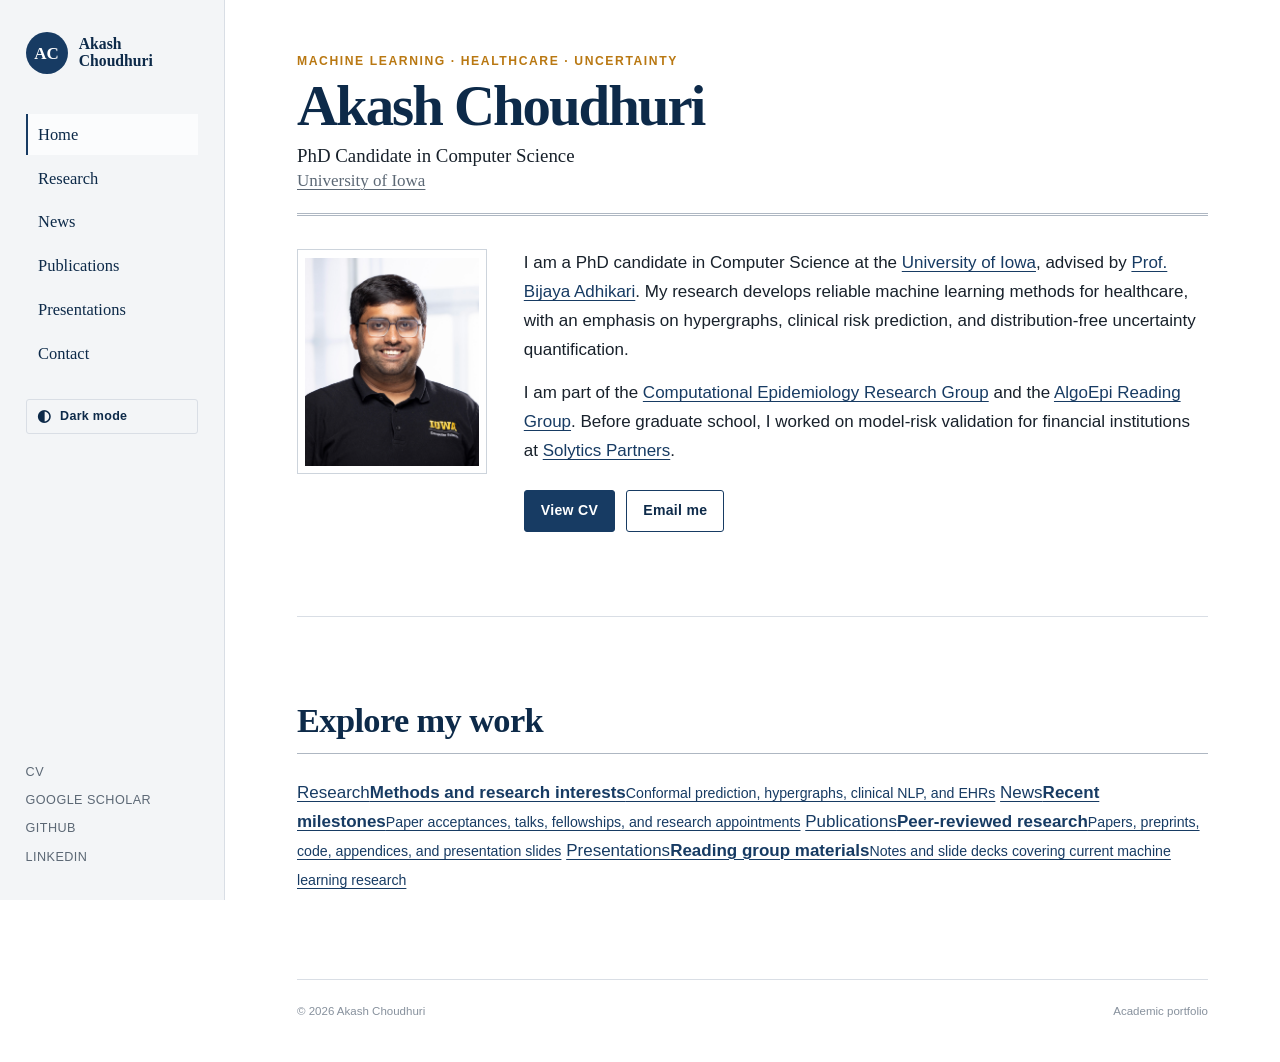
==== commit be43740e: "Split portfolio into dedicated pages" ====
--- a/index.html
+++ b/index.html
@@ -6,236 +6,54 @@
     <meta name="description" content="Akash Choudhuri — PhD candidate in Computer Science at the University of Iowa, working on machine learning for healthcare, hypergraphs, and uncertainty quantification.">
     <meta name="theme-color" content="#173b63">
     <title>Akash Choudhuri | Machine Learning Researcher</title>
-    <script>
-      try {
-        const savedTheme = localStorage.getItem("theme");
-        const prefersDark = window.matchMedia("(prefers-color-scheme: dark)").matches;
-        document.documentElement.dataset.theme = savedTheme || (prefersDark ? "dark" : "light");
-      } catch (error) {
-        document.documentElement.dataset.theme = "light";
-      }
-    </script>
+    <script>try{const t=localStorage.getItem("theme"),d=matchMedia("(prefers-color-scheme: dark)").matches;document.documentElement.dataset.theme=t||(d?"dark":"light")}catch(e){document.documentElement.dataset.theme="light"}</script>
     <link rel="stylesheet" href="assets/css/portfolio.css">
   </head>
   <body>
     <a class="skip-link" href="#main-content">Skip to content</a>
-
     <div class="site-shell">
       <aside class="sidebar" aria-label="Primary navigation">
-        <a class="site-mark" href="#home" aria-label="Akash Choudhuri — home">
-          <span class="site-mark__monogram" aria-hidden="true">AC</span>
-          <span class="site-mark__name">Akash<br>Choudhuri</span>
-        </a>
-
+        <a class="site-mark" href="index.html" aria-label="Akash Choudhuri — home"><span class="site-mark__monogram" aria-hidden="true">AC</span><span class="site-mark__name">Akash<br>Choudhuri</span></a>
         <nav class="nav-list">
-          <a class="nav-link is-active" href="#home">Home</a>
-          <a class="nav-link" href="#news">News</a>
-          <a class="nav-link" href="#research">Research</a>
-          <a class="nav-link" href="#publications">Publications</a>
-          <a class="nav-link" href="#presentations">Presentations</a>
-          <a class="nav-link" href="#contact">Contact</a>
+          <a class="nav-link is-active" href="index.html" aria-current="page">Home</a>
+          <a class="nav-link" href="research.html">Research</a>
+          <a class="nav-link" href="news.html">News</a>
+          <a class="nav-link" href="publications.html">Publications</a>
+          <a class="nav-link" href="presentations.html">Presentations</a>
+          <a class="nav-link" href="contact.html">Contact</a>
         </nav>
-
-        <button id="theme-toggle" class="theme-toggle" type="button" aria-pressed="false">
-          <span class="theme-toggle__icon" aria-hidden="true">◐</span>
-          <span class="theme-toggle__label">Dark mode</span>
-        </button>
-
+        <button id="theme-toggle" class="theme-toggle" type="button" aria-pressed="false"><span class="theme-toggle__icon" aria-hidden="true">◐</span><span class="theme-toggle__label">Dark mode</span></button>
         <div class="sidebar-links" aria-label="External profiles">
-          <a href="assets/Resume-39.pdf">CV</a>
-          <a href="https://scholar.google.com/citations?user=HaNARFsAAAAJ&amp;hl=en">Google Scholar</a>
-          <a href="https://github.com/Soothysay">GitHub</a>
-          <a href="https://www.linkedin.com/in/akash-choudhuri/">LinkedIn</a>
+          <a href="assets/Resume-39.pdf">CV</a><a href="https://scholar.google.com/citations?user=HaNARFsAAAAJ&amp;hl=en">Google Scholar</a><a href="https://github.com/Soothysay">GitHub</a><a href="https://www.linkedin.com/in/akash-choudhuri/">LinkedIn</a>
         </div>
       </aside>
-
       <main id="main-content" class="main-column">
-        <section id="home" class="hero section-block">
+        <section class="hero section-block">
           <div class="hero-heading">
             <p class="eyebrow">Machine learning · Healthcare · Uncertainty</p>
             <h1>Akash Choudhuri</h1>
             <p class="role">PhD Candidate in Computer Science</p>
             <p class="affiliation"><a href="https://uiowa.edu/">University of Iowa</a></p>
           </div>
-
           <div class="profile-grid">
-            <figure class="portrait-wrap">
-              <img class="portrait" src="images/Choudhuri, Akash 40762.jpg" alt="Portrait of Akash Choudhuri" width="220" height="260">
-            </figure>
+            <figure class="portrait-wrap"><img class="portrait" src="images/Choudhuri, Akash 40762.jpg" alt="Portrait of Akash Choudhuri" width="220" height="260"></figure>
             <div class="profile-copy">
               <p>I am a PhD candidate in Computer Science at the <a href="https://cs.uiowa.edu/">University of Iowa</a>, advised by <a href="https://homepage.divms.uiowa.edu/~badhikari/">Prof. Bijaya Adhikari</a>. My research develops reliable machine learning methods for healthcare, with an emphasis on hypergraphs, clinical risk prediction, and distribution-free uncertainty quantification.</p>
               <p>I am part of the <a href="https://pisa.cs.uiowa.edu/compepi/">Computational Epidemiology Research Group</a> and the <a href="https://compepiuiowa.github.io/reading-group/">AlgoEpi Reading Group</a>. Before graduate school, I worked on model-risk validation for financial institutions at <a href="https://solytics-partners.com/">Solytics Partners</a>.</p>
-              <div class="hero-actions">
-                <a class="button button--primary" href="assets/Resume-39.pdf">View CV</a>
-                <a class="button" href="mailto:akash-choudhuri@uiowa.edu">Email me</a>
-              </div>
+              <div class="hero-actions"><a class="button button--primary" href="assets/Resume-39.pdf">View CV</a><a class="button" href="mailto:akash-choudhuri@uiowa.edu">Email me</a></div>
             </div>
           </div>
         </section>
-
-        <section id="research" class="section-block">
-          <div class="section-heading">
-            <p class="section-number">01</p>
-            <h2>Research interests</h2>
-          </div>
-          <p class="section-intro">I build machine learning systems that make health predictions more useful, transparent, and reliable under real-world uncertainty.</p>
-          <ul class="interest-grid">
-            <li><span>01</span>Uncertainty quantification and conformal prediction</li>
-            <li><span>02</span>Graph and hypergraph representation learning</li>
-            <li><span>03</span>Clinical NLP and large language models</li>
-            <li><span>04</span>Longitudinal electronic health records</li>
-            <li><span>05</span>Computational epidemiology</li>
-            <li><span>06</span>Trustworthy machine learning for healthcare</li>
-          </ul>
-        </section>
-
-        <section id="news" class="section-block">
-          <div class="section-heading">
-            <p class="section-number">02</p>
-            <h2>News</h2>
-          </div>
-          <ol class="news-list">
-            <li>
-              <time datetime="2026-06">06/2026</time>
-              <p><span class="news-tag news-tag--paper">Paper</span> First-author paper accepted at ACM KDD 2026.</p>
-            </li>
-            <li>
-              <time datetime="2026-06">06/2026</time>
-              <p><span class="news-tag news-tag--talk">Talk</span> Selected for an oral presentation at the KDD 2026 PhD Consortium.</p>
-            </li>
-            <li>
-              <time datetime="2025-08">08/2025</time>
-              <p><span class="news-tag news-tag--award">Award</span> Awarded the University of Iowa Graduate College <a href="https://grad.uiowa.edu/funding/fellowships/post-comp">Post-Comprehensive Fellowship</a>.</p>
-            </li>
-            <li>
-              <time datetime="2025-06">06/2025</time>
-              <p><span class="news-tag news-tag--career">Career</span> Began a summer internship at Marshfield Clinic Research Institute.</p>
-            </li>
-            <li>
-              <time datetime="2024-12">12/2024</time>
-              <p><span class="news-tag news-tag--paper">Paper</span> Two papers accepted at SDM 2025.</p>
-            </li>
-            <li>
-              <time datetime="2023-08">08/2023</time>
-              <p><span class="news-tag news-tag--paper">Paper</span> First PhD paper accepted at ACM CIKM 2023.</p>
-            </li>
-            <li>
-              <time datetime="2023-05">05/2023</time>
-              <p><span class="news-tag news-tag--career">Career</span> Joined the <a href="https://data-science.llnl.gov/dssi">Data Science Summer Institute</a> at Lawrence Livermore National Laboratory.</p>
-            </li>
-          </ol>
-        </section>
-
-        <section id="publications" class="section-block">
-          <div class="section-heading section-heading--split">
-            <div>
-              <p class="section-number">03</p>
-              <h2>Selected publications</h2>
-            </div>
-            <a class="text-link" href="https://scholar.google.com/citations?user=HaNARFsAAAAJ&amp;hl=en">Google Scholar <span aria-hidden="true">↗</span></a>
-          </div>
-
-          <div class="publication-list">
-            <article class="publication publication--featured">
-              <div class="publication-meta"><span class="venue">KDD ’26</span><span>2026</span></div>
-              <h3>Learning Robust Hypergraph Embeddings for Distribution-Free Uncertainty Quantification</h3>
-              <p class="authors"><strong>Akash Choudhuri</strong> and Bijaya Adhikari</p>
-              <p class="publication-links"><a href="assets/CRC_KDD.pdf">Preprint</a></p>
-            </article>
-
-            <article class="publication">
-              <div class="publication-meta"><span class="venue">IEEE BigData ’25</span><span>2025</span></div>
-              <h3>Implicit Hypergraph Neural Network</h3>
-              <p class="authors"><strong>Akash Choudhuri</strong>, Yongjian Zhong, and Bijaya Adhikari</p>
-              <p class="publication-links"><a href="https://arxiv.org/abs/2508.14101">Preprint</a><a href="https://ieeexplore.ieee.org/document/11402530">Published version</a></p>
-            </article>
-
-            <article class="publication">
-              <div class="publication-meta"><span class="venue">PLOS Computational Biology</span><span>2025</span></div>
-              <h3>Analyzing Greedy Vaccine Allocation Algorithms for Metapopulation Disease Models</h3>
-              <p class="authors">Jeffrey Keithley, <strong>Akash Choudhuri</strong>, Bijaya Adhikari, and Sriram Pemmaraju</p>
-              <p class="publication-links"><a href="https://www.medrxiv.org/content/10.1101/2024.10.12.24315394v1">Preprint</a><a href="https://journals.plos.org/ploscompbiol/article?id=10.1371/journal.pcbi.1012539">Paper</a></p>
-            </article>
-
-            <article class="publication">
-              <div class="publication-meta"><span class="venue">SDM ’25</span><span>2025</span></div>
-              <h3>Conformal Edge-Weight Prediction in Latent Space</h3>
-              <p class="authors"><strong>Akash Choudhuri</strong>, Yongjian Zhong, Mehrdad Moharrami, Christine Klymko, Mark Heimann, Jayaraman J. Thiagarajan, and Bijaya Adhikari</p>
-              <p class="publication-links"><a href="https://epubs.siam.org/doi/epdf/10.1137/1.9781611978520.15">Paper</a><a href="https://github.com/Soothysay/Edge-CP">Code and appendix</a><a href="assets/SDM2025_Pres_conformal.pdf">Slides</a></p>
-            </article>
-
-            <article class="publication">
-              <div class="publication-meta"><span class="venue">SDM ’25</span><span>2025</span></div>
-              <h3>Domain Knowledge Augmented Contrastive Learning on Dynamic Hypergraphs for Improved Health Risk Prediction</h3>
-              <p class="authors"><strong>Akash Choudhuri</strong>, Hieu Vu, Kishlay Jha, and Bijaya Adhikari</p>
-              <p class="publication-links"><a href="https://epubs.siam.org/doi/epdf/10.1137/1.9781611978520.52">Paper</a><a href="https://github.com/Soothysay/HyperHAI">Code and appendix</a><a href="assets/SDM2025_Pres_contra.pdf">Slides</a></p>
-            </article>
-
-            <article class="publication">
-              <div class="publication-meta"><span class="venue">DMBIH @ ICDM ’24</span><span>2024</span></div>
-              <h3>Summarizing Clinical Notes Using LLMs for ICU Bounceback and Length-of-Stay Prediction</h3>
-              <p class="authors"><strong>Akash Choudhuri</strong>, Philip M. Polgreen, Alberto M. Segre, and Bijaya Adhikari</p>
-              <p class="publication-links"><a href="assets/ICDM_Workshop_Paper_main.pdf">Paper</a><a href="assets/ICDM_Workshop_Paper_supplementary.pdf">Supplementary</a><a href="assets/ICDMW_Pres.pdf">Slides</a></p>
-            </article>
-
-            <article class="publication">
-              <div class="publication-meta"><span class="venue">CIKM ’23</span><span>2023</span></div>
-              <h3>Continually-Adaptive Representation Learning Framework for Time-Sensitive Healthcare Applications</h3>
-              <p class="authors"><strong>Akash Choudhuri</strong>, Hankyu Jang, Alberto M. Segre, Philip M. Polgreen, Kishlay Jha, and Bijaya Adhikari</p>
-              <p class="publication-links"><a href="https://dl.acm.org/doi/10.1145/3583780.3615464">Paper</a><a href="https://github.com/Soothysay/CL-EHR">Code</a><a href="images/CIKM_Pres.pdf">Slides</a></p>
-            </article>
-
-            <article class="publication">
-              <div class="publication-meta"><span class="venue">ICDMAI ’22</span><span>2023</span></div>
-              <h3>A Hybrid Machine Learning Model for Estimation of Obesity Levels</h3>
-              <p class="authors"><strong>Akash Choudhuri</strong></p>
-              <p class="publication-links"><a href="https://doi.org/10.1007/978-981-19-2600-6_22">Paper</a><a href="https://github.com/Soothysay/HybridObe">Code</a></p>
-            </article>
+        <section class="section-block home-directory" aria-labelledby="explore-title">
+          <div class="section-heading"><h2 id="explore-title">Explore my work</h2></div>
+          <div class="directory-grid">
+            <a class="directory-card" href="research.html"><span>Research</span><strong>Methods and research interests</strong><small>Conformal prediction, hypergraphs, clinical NLP, and EHRs</small></a>
+            <a class="directory-card" href="news.html"><span>News</span><strong>Recent milestones</strong><small>Paper acceptances, talks, fellowships, and research appointments</small></a>
+            <a class="directory-card" href="publications.html"><span>Publications</span><strong>Peer-reviewed research</strong><small>Papers, preprints, code, appendices, and presentation slides</small></a>
+            <a class="directory-card" href="presentations.html"><span>Presentations</span><strong>Reading group materials</strong><small>Notes and slide decks covering current machine learning research</small></a>
           </div>
         </section>
-
-        <section id="presentations" class="section-block">
-          <div class="section-heading">
-            <p class="section-number">04</p>
-            <h2>Reading group presentations</h2>
-          </div>
-          <div class="presentation-grid">
-            <a class="presentation" href="assets/CFG.pdf"><span>Summer 2026</span><strong>Classifier-Free Guidance for Flow Models</strong></a>
-            <a class="presentation" href="assets/Reading Group Spring 2026.pdf"><span>Spring 2026</span><strong>Conformal Prediction for Long-Tailed Classification</strong></a>
-            <a class="presentation" href="assets/Reading Group Fall 2025.pdf"><span>Fall 2025</span><strong>Multimodal Health and Machine Learning</strong></a>
-            <a class="presentation" href="assets/Reading Group Fall 2025_2.pdf"><span>Fall 2025</span><strong>Feature Conformal Prediction</strong></a>
-            <a class="presentation" href="assets/Journal Club Pres_ MCRI.pptx"><span>Summer 2025</span><strong>Data Poisoning Attacks on Medical LLMs</strong></a>
-            <a class="presentation" href="assets/Conformal Inference.pptx"><span>Spring 2024</span><strong>Introduction to Conformal Prediction</strong></a>
-          </div>
-          <details class="archive">
-            <summary>Earlier presentations</summary>
-            <ul>
-              <li>Spring 2024 — <a href="assets/Conformal Prediction with Temporal Quantile Adjustments.pptx">Conformal Prediction with Temporal Quantile Adjustments</a></li>
-              <li>Fall 2023 — <a href="AlgoEpi.pptx">Explainable AI and Hypergraphs</a></li>
-              <li>Spring 2023 — <a href="AlgoEpi Presentation Spring 2023.pptx">Epidemics on Hypergraphs</a></li>
-              <li>Fall 2022 — <a href="assets/Algo_epi Presentation.pptx">NLP and Domain Knowledge</a></li>
-              <li>Spring 2022 — <a href="assets/SBINN Presentation Reading Group.pdf">Physics-Informed Neural Networks</a></li>
-              <li>Fall 2021 — <a href="assets/Week10_2021_10_27_NEURIPS_ EPIFNP.pdf">Variational Autoencoders for Flu Forecasting</a></li>
-            </ul>
-          </details>
-        </section>
-
-        <section id="contact" class="contact section-block">
-          <div>
-            <p class="section-number">05</p>
-            <h2>Let’s talk</h2>
-            <p>I welcome conversations about machine learning for healthcare, uncertainty quantification, and research collaborations.</p>
-          </div>
-          <div class="contact-links">
-            <a href="mailto:akash-choudhuri@uiowa.edu">akash-choudhuri@uiowa.edu</a>
-            <span>Iowa City, Iowa, USA</span>
-          </div>
-        </section>
-
-        <footer class="site-footer">
-          <p>© 2026 Akash Choudhuri</p>
-          <p>Built for clarity, accessibility, and fast reading.</p>
-        </footer>
+        <footer class="site-footer"><p>© 2026 Akash Choudhuri</p><p>Academic portfolio</p></footer>
       </main>
     </div>
     <script src="assets/js/theme.js"></script>
--- a/assets/css/portfolio.css
+++ b/assets/css/portfolio.css
@@ -11,9 +11,37 @@
   --green: #28734e;
   --red: #a23b3b;
   --violet: #6b4b8a;
+  --surface: #fafbfc;
+  --surface-hover: #eef4f9;
+  --nav-hover: rgba(255, 255, 255, 0.72);
+  --on-accent: #ffffff;
+  --contact-bg: #0d2a49;
+  --contact-text: #ffffff;
   --serif: Georgia, "Times New Roman", serif;
   --sans: Inter, ui-sans-serif, -apple-system, BlinkMacSystemFont, "Segoe UI", sans-serif;
   --content: 1080px;
+}
+
+html[data-theme="dark"] {
+  color-scheme: dark;
+  --navy: #8fc3f1;
+  --navy-dark: #e4edf6;
+  --ink: #e5eaf0;
+  --muted: #aeb8c4;
+  --line: #344452;
+  --paper: #10171f;
+  --sidebar: #17222c;
+  --soft-blue: #1b2c3a;
+  --gold: #e5ad51;
+  --green: #70c796;
+  --red: #ef8a8a;
+  --violet: #c2a0e0;
+  --surface: #151f28;
+  --surface-hover: #1b2c3a;
+  --nav-hover: rgba(143, 195, 241, 0.1);
+  --on-accent: #0d2a49;
+  --contact-bg: #203b55;
+  --contact-text: #f5f8fb;
 }
 
 * {
@@ -32,6 +60,7 @@
   font-size: 17px;
   line-height: 1.7;
   text-rendering: optimizeLegibility;
+  transition: color 180ms ease, background-color 180ms ease;
 }
 
 a {
@@ -98,7 +127,7 @@
   height: 42px;
   flex: 0 0 42px;
   place-items: center;
-  color: white;
+  color: var(--on-accent);
   background: var(--navy);
   border-radius: 50%;
   font-family: var(--serif);
@@ -130,8 +159,33 @@
 
 .nav-link:hover,
 .nav-link.is-active {
-  background: rgba(255, 255, 255, 0.72);
+  background: var(--nav-hover);
   border-left-color: var(--navy);
+}
+
+.theme-toggle {
+  display: flex;
+  width: 100%;
+  align-items: center;
+  gap: 0.55rem;
+  margin-top: 1.5rem;
+  padding: 0.55rem 0.65rem;
+  color: var(--navy-dark);
+  background: transparent;
+  border: 1px solid var(--line);
+  border-radius: 3px;
+  cursor: pointer;
+  font: 700 0.78rem/1.2 var(--sans);
+  letter-spacing: 0.025em;
+}
+
+.theme-toggle:hover {
+  background: var(--nav-hover);
+}
+
+.theme-toggle__icon {
+  font-size: 1rem;
+  line-height: 1;
 }
 
 .sidebar-links {
@@ -251,7 +305,7 @@
 .portrait-wrap {
   margin: 0;
   padding: 0.45rem;
-  background: white;
+  background: var(--paper);
   border: 1px solid #cdd4dc;
 }
 
@@ -283,7 +337,7 @@
   justify-content: center;
   padding: 0.48rem 1rem;
   color: var(--navy-dark);
-  background: white;
+  background: var(--paper);
   border: 1px solid var(--navy);
   border-radius: 3px;
   font-size: 0.88rem;
@@ -293,12 +347,12 @@
 }
 
 .button:hover {
-  color: white;
+  color: var(--on-accent);
   background: var(--navy-dark);
 }
 
 .button--primary {
-  color: white;
+  color: var(--on-accent);
   background: var(--navy);
 }
 
@@ -430,13 +484,13 @@
 .publication {
   position: relative;
   padding: 1.35rem 1.45rem 1.25rem;
-  background: white;
+  background: var(--paper);
   border: 1px solid var(--line);
   border-left: 3px solid #aeb7c2;
 }
 
 .publication--featured {
-  background: linear-gradient(90deg, var(--soft-blue), #fff 70%);
+  background: linear-gradient(90deg, var(--soft-blue), var(--paper) 70%);
   border-left-color: var(--navy);
 }
 
@@ -493,13 +547,13 @@
   justify-content: space-between;
   padding: 1rem 1.1rem;
   color: var(--navy-dark);
-  background: #fafbfc;
+  background: var(--surface);
   border: 1px solid var(--line);
   text-decoration: none;
 }
 
 .presentation:hover {
-  background: var(--soft-blue);
+  background: var(--surface-hover);
   border-color: #aebed0;
 }
 
@@ -538,6 +592,19 @@
   grid-template-columns: minmax(0, 1fr) minmax(250px, 0.8fr);
   gap: 3rem;
   align-items: end;
+}
+
+.contact {
+  padding-right: 2rem;
+  padding-left: 2rem;
+  background: var(--contact-bg);
+}
+
+.contact h2,
+.contact p,
+.contact a,
+.contact-links {
+  color: var(--contact-text);
 }
 
 .contact h2 {
@@ -601,6 +668,23 @@
     display: none;
   }
 
+  .theme-toggle {
+    width: auto;
+    flex: 0 0 auto;
+    margin: 0 0 0 auto;
+  }
+
+  .theme-toggle__label {
+    position: absolute;
+    width: 1px;
+    height: 1px;
+    padding: 0;
+    overflow: hidden;
+    clip: rect(0, 0, 0, 0);
+    white-space: nowrap;
+    border: 0;
+  }
+
   .nav-list {
     display: flex;
     gap: 0.25rem;
@@ -705,6 +789,10 @@
   html {
     scroll-behavior: auto;
   }
+
+  body {
+    transition: none;
+  }
 }
 
 @media print {
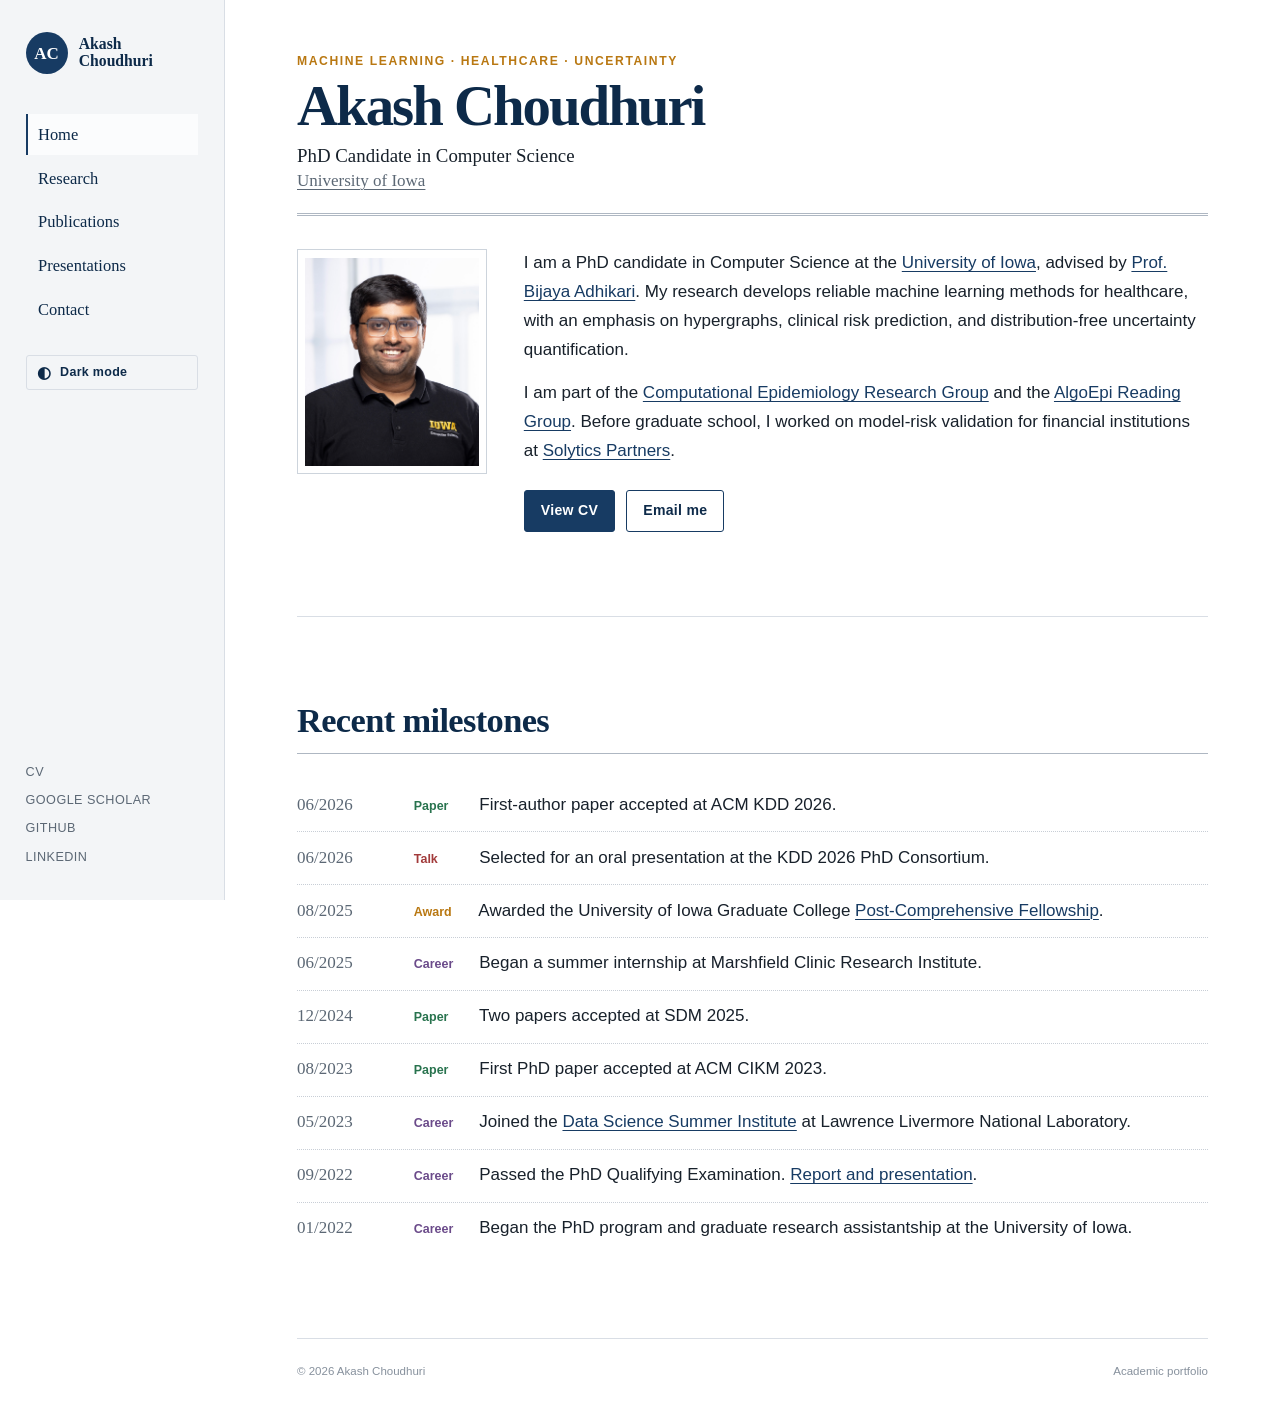
==== commit 07b03820: "Move recent milestones to home" ====
--- a/index.html
+++ b/index.html
@@ -17,7 +17,6 @@
         <nav class="nav-list">
           <a class="nav-link is-active" href="index.html" aria-current="page">Home</a>
           <a class="nav-link" href="research.html">Research</a>
-          <a class="nav-link" href="news.html">News</a>
           <a class="nav-link" href="publications.html">Publications</a>
           <a class="nav-link" href="presentations.html">Presentations</a>
           <a class="nav-link" href="contact.html">Contact</a>
@@ -44,14 +43,19 @@
             </div>
           </div>
         </section>
-        <section class="section-block home-directory" aria-labelledby="explore-title">
-          <div class="section-heading"><h2 id="explore-title">Explore my work</h2></div>
-          <div class="directory-grid">
-            <a class="directory-card" href="research.html"><span>Research</span><strong>Methods and research interests</strong><small>Conformal prediction, hypergraphs, clinical NLP, and EHRs</small></a>
-            <a class="directory-card" href="news.html"><span>News</span><strong>Recent milestones</strong><small>Paper acceptances, talks, fellowships, and research appointments</small></a>
-            <a class="directory-card" href="publications.html"><span>Publications</span><strong>Peer-reviewed research</strong><small>Papers, preprints, code, appendices, and presentation slides</small></a>
-            <a class="directory-card" href="presentations.html"><span>Presentations</span><strong>Reading group materials</strong><small>Notes and slide decks covering current machine learning research</small></a>
-          </div>
+        <section class="section-block" aria-labelledby="news-title">
+          <div class="section-heading"><h2 id="news-title">Recent milestones</h2></div>
+          <ol class="news-list">
+            <li><time datetime="2026-06">06/2026</time><p><span class="news-tag news-tag--paper">Paper</span> First-author paper accepted at ACM KDD 2026.</p></li>
+            <li><time datetime="2026-06">06/2026</time><p><span class="news-tag news-tag--talk">Talk</span> Selected for an oral presentation at the KDD 2026 PhD Consortium.</p></li>
+            <li><time datetime="2025-08">08/2025</time><p><span class="news-tag news-tag--award">Award</span> Awarded the University of Iowa Graduate College <a href="https://grad.uiowa.edu/funding/fellowships/post-comp">Post-Comprehensive Fellowship</a>.</p></li>
+            <li><time datetime="2025-06">06/2025</time><p><span class="news-tag news-tag--career">Career</span> Began a summer internship at Marshfield Clinic Research Institute.</p></li>
+            <li><time datetime="2024-12">12/2024</time><p><span class="news-tag news-tag--paper">Paper</span> Two papers accepted at SDM 2025.</p></li>
+            <li><time datetime="2023-08">08/2023</time><p><span class="news-tag news-tag--paper">Paper</span> First PhD paper accepted at ACM CIKM 2023.</p></li>
+            <li><time datetime="2023-05">05/2023</time><p><span class="news-tag news-tag--career">Career</span> Joined the <a href="https://data-science.llnl.gov/dssi">Data Science Summer Institute</a> at Lawrence Livermore National Laboratory.</p></li>
+            <li><time datetime="2022-09">09/2022</time><p><span class="news-tag news-tag--career">Career</span> Passed the PhD Qualifying Examination. <a href="https://github.com/Soothysay/Qualifier-Exam-2022">Report and presentation</a>.</p></li>
+            <li><time datetime="2022-01">01/2022</time><p><span class="news-tag news-tag--career">Career</span> Began the PhD program and graduate research assistantship at the University of Iowa.</p></li>
+          </ol>
         </section>
         <footer class="site-footer"><p>© 2026 Akash Choudhuri</p><p>Academic portfolio</p></footer>
       </main>
--- a/assets/css/portfolio.css
+++ b/assets/css/portfolio.css
@@ -220,6 +220,36 @@
   scroll-margin-top: 1rem;
 }
 
+.page-main {
+  min-height: 100vh;
+}
+
+.page-header {
+  padding: 4.5rem 0 2.4rem;
+  border-bottom: 3px double #aeb7c2;
+}
+
+.page-header h1 {
+  max-width: 900px;
+  margin-bottom: 0.8rem;
+  font-size: clamp(2.15rem, 4.5vw, 3.35rem);
+}
+
+.page-header > p:last-child,
+.page-header > div > p:last-child {
+  max-width: 760px;
+  margin-bottom: 0;
+  color: var(--muted);
+  font-size: 1.05rem;
+}
+
+.page-header--split {
+  display: flex;
+  gap: 2rem;
+  align-items: end;
+  justify-content: space-between;
+}
+
 .hero {
   padding-top: 3.4rem;
 }
@@ -403,9 +433,7 @@
 }
 
 .interest-grid li {
-  display: grid;
-  grid-template-columns: 2rem 1fr;
-  gap: 0.6rem;
+  display: block;
   padding: 0.95rem 1rem 0.95rem 0;
   border-bottom: 1px solid var(--line);
 }
@@ -416,18 +444,121 @@
 
 .interest-grid li:nth-child(even) {
   padding-left: 1rem;
-}
-
-.interest-grid span {
-  color: var(--gold);
-  font-family: var(--serif);
-  font-size: 0.8rem;
 }
 
 .news-list {
   margin: 0;
   padding: 0;
   list-style: none;
+}
+
+.directory-grid {
+  display: grid;
+  grid-template-columns: repeat(2, minmax(0, 1fr));
+  gap: 1rem;
+}
+
+.directory-card {
+  display: flex;
+  min-height: 180px;
+  flex-direction: column;
+  padding: 1.25rem 1.35rem;
+  color: var(--ink);
+  background: var(--surface);
+  border: 1px solid var(--line);
+  text-decoration: none;
+}
+
+.directory-card:hover {
+  color: var(--ink);
+  background: var(--surface-hover);
+  border-color: var(--navy);
+}
+
+.directory-card span {
+  margin-bottom: auto;
+  color: var(--gold);
+  font-size: 0.74rem;
+  font-weight: 800;
+  letter-spacing: 0.09em;
+  text-transform: uppercase;
+}
+
+.directory-card strong {
+  margin: 1.8rem 0 0.3rem;
+  color: var(--navy-dark);
+  font-family: var(--serif);
+  font-size: 1.18rem;
+  line-height: 1.35;
+}
+
+.directory-card small {
+  color: var(--muted);
+  font-size: 0.83rem;
+  line-height: 1.5;
+}
+
+.focus-grid {
+  display: grid;
+  grid-template-columns: repeat(3, minmax(0, 1fr));
+  gap: 1rem;
+}
+
+.focus-grid article {
+  padding: 1.2rem;
+  background: var(--surface);
+  border-top: 3px solid var(--navy);
+}
+
+.focus-grid h3 {
+  margin-bottom: 0.65rem;
+}
+
+.focus-grid p {
+  margin-bottom: 0;
+  color: var(--muted);
+  font-size: 0.92rem;
+}
+
+.resource-list {
+  margin: 0;
+  padding: 0;
+  list-style: none;
+}
+
+.resource-list li {
+  display: grid;
+  grid-template-columns: 8rem minmax(0, 1fr);
+  gap: 1rem;
+  padding: 0.8rem 0;
+  border-bottom: 1px solid var(--line);
+}
+
+.resource-list span {
+  color: var(--muted);
+  font-family: var(--serif);
+  font-size: 0.9rem;
+}
+
+.contact-card {
+  display: grid;
+  grid-template-columns: repeat(3, minmax(0, 1fr));
+  gap: 1rem;
+}
+
+.contact-card > div {
+  padding: 1.25rem;
+  background: var(--surface);
+  border: 1px solid var(--line);
+}
+
+.contact-card h2 {
+  margin-bottom: 0.7rem;
+  font-size: 1.2rem;
+}
+
+.contact-card p {
+  margin-bottom: 0;
 }
 
 .news-list li {
@@ -744,8 +875,14 @@
   }
 
   .profile-grid,
-  .contact {
+  .contact,
+  .page-header--split {
     grid-template-columns: 1fr;
+  }
+
+  .page-header--split {
+    display: grid;
+    align-items: start;
   }
 
   .portrait-wrap {
@@ -753,8 +890,16 @@
   }
 
   .interest-grid,
-  .presentation-grid {
+  .presentation-grid,
+  .directory-grid,
+  .focus-grid,
+  .contact-card {
     grid-template-columns: 1fr;
+  }
+
+  .resource-list li {
+    grid-template-columns: 1fr;
+    gap: 0.15rem;
   }
 
   .interest-grid li:nth-child(odd) {
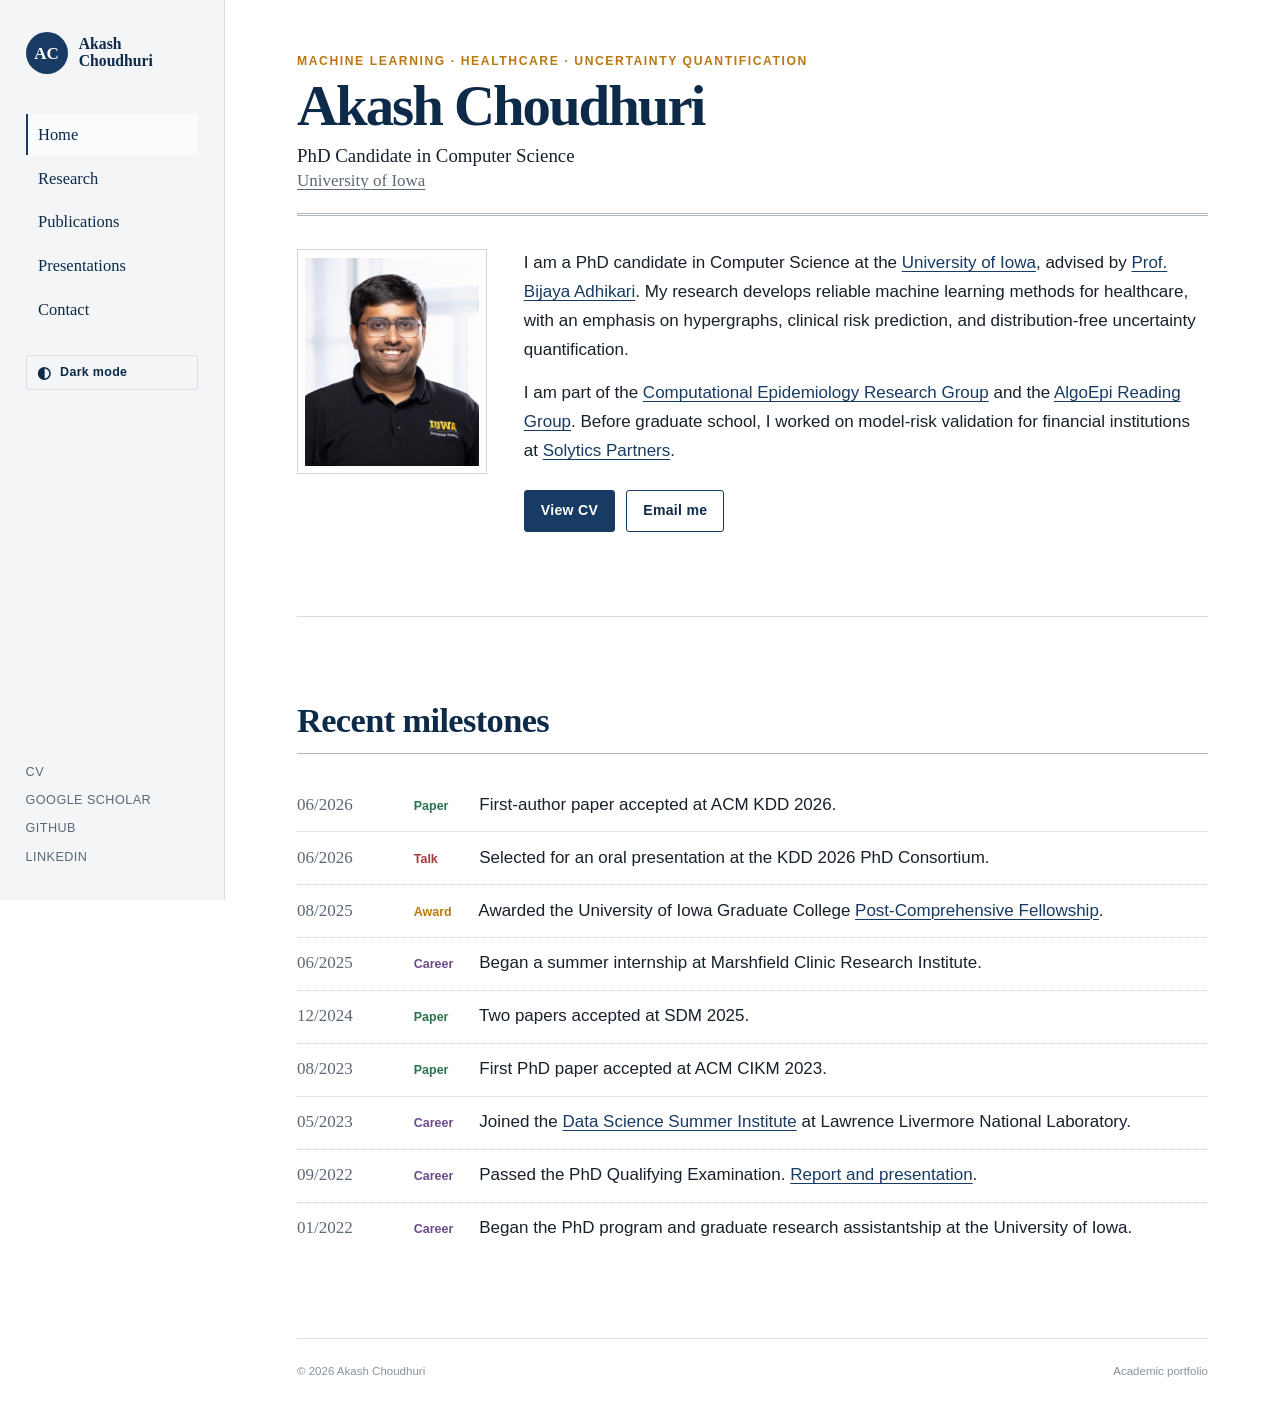
==== commit 3284e29b: "Update eyebrow text to include 'Uncertainty Quantification'" ====
--- a/index.html
+++ b/index.html
@@ -29,7 +29,7 @@
       <main id="main-content" class="main-column">
         <section class="hero section-block">
           <div class="hero-heading">
-            <p class="eyebrow">Machine learning · Healthcare · Uncertainty</p>
+            <p class="eyebrow">Machine learning · Healthcare · Uncertainty Quantification</p>
             <h1>Akash Choudhuri</h1>
             <p class="role">PhD Candidate in Computer Science</p>
             <p class="affiliation"><a href="https://uiowa.edu/">University of Iowa</a></p>
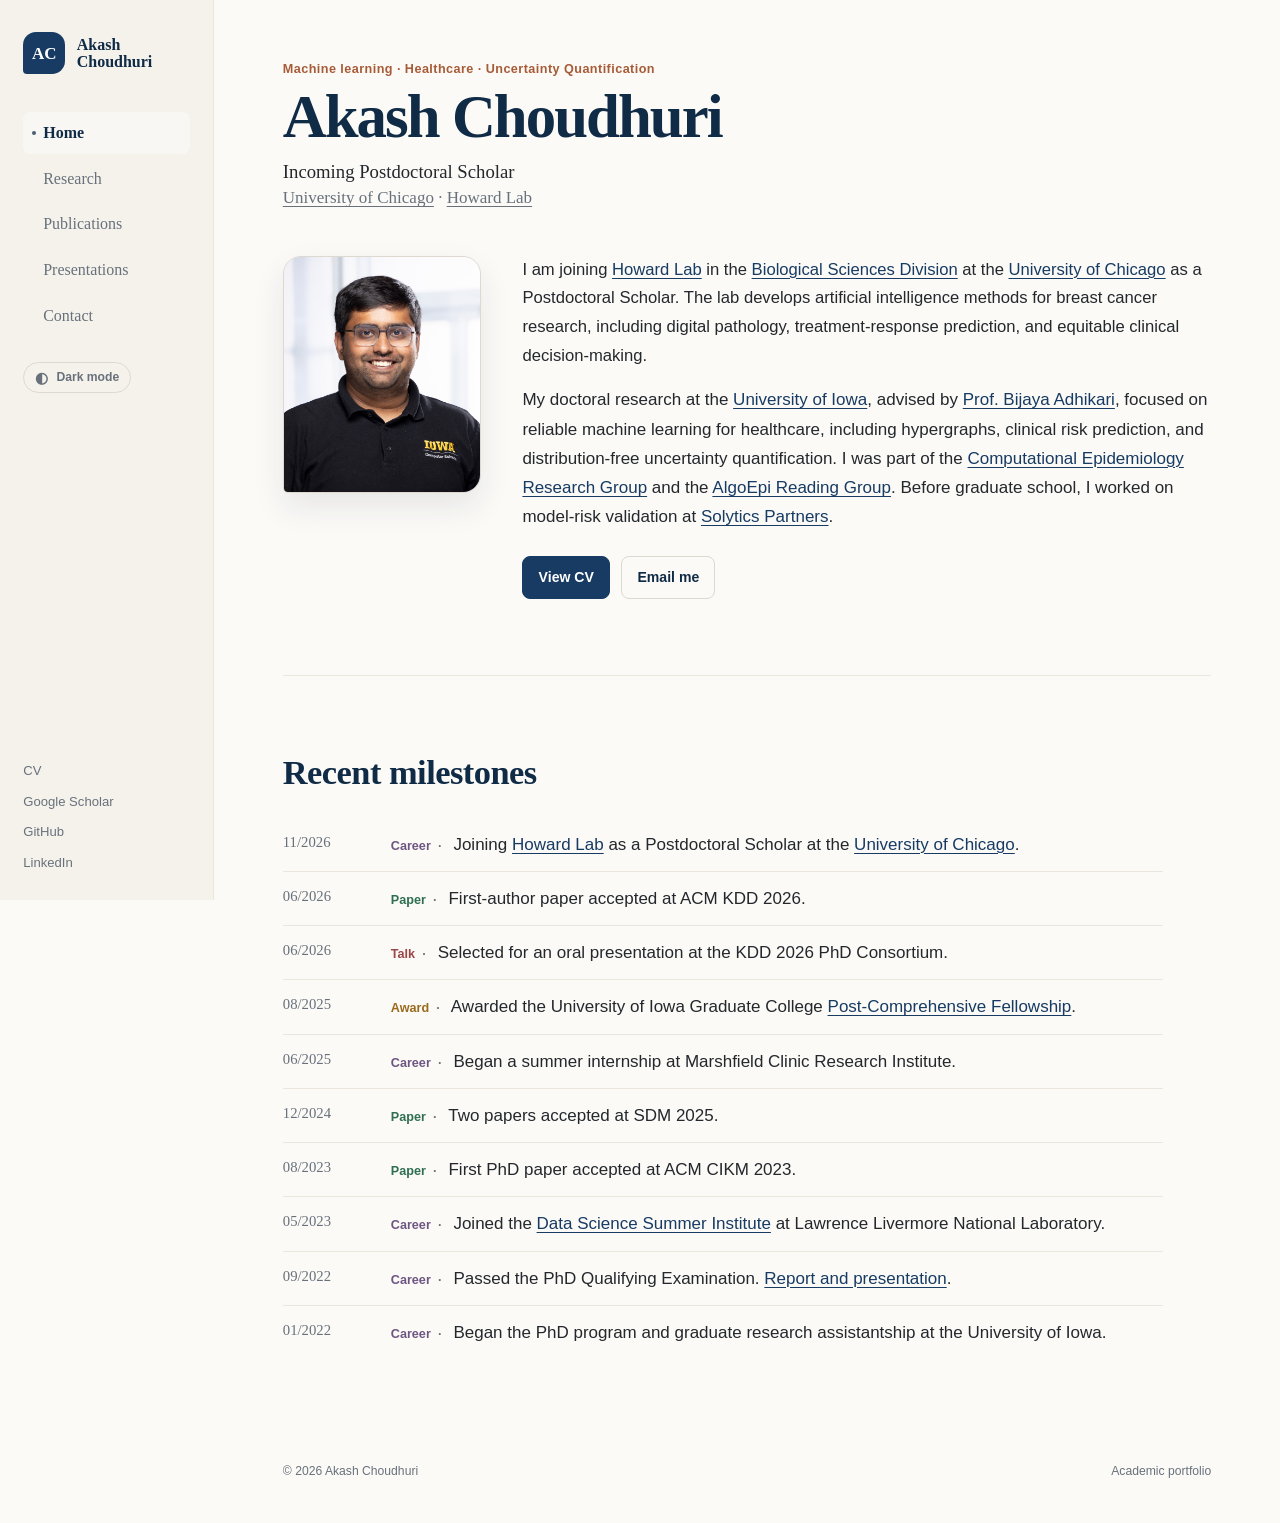
==== commit 2e0e4b2c: "Update UChicago Howard Lab postdoctoral affiliation" ====
--- a/index.html
+++ b/index.html
@@ -3,9 +3,9 @@
   <head>
     <meta charset="utf-8">
     <meta name="viewport" content="width=device-width, initial-scale=1">
-    <meta name="description" content="Akash Choudhuri — PhD candidate in Computer Science at the University of Iowa, working on machine learning for healthcare, hypergraphs, and uncertainty quantification.">
+    <meta name="description" content="Akash Choudhuri — incoming Postdoctoral Scholar at the University of Chicago, joining Howard Lab to work on trustworthy machine learning for healthcare and oncology.">
     <meta name="theme-color" content="#173b63">
-    <title>Akash Choudhuri | Machine Learning Researcher</title>
+    <title>Akash Choudhuri | Incoming Postdoctoral Scholar</title>
     <script>try{const t=localStorage.getItem("theme"),d=matchMedia("(prefers-color-scheme: dark)").matches;document.documentElement.dataset.theme=t||(d?"dark":"light")}catch(e){document.documentElement.dataset.theme="light"}</script>
     <link rel="stylesheet" href="assets/css/portfolio.css">
   </head>
@@ -31,14 +31,14 @@
           <div class="hero-heading">
             <p class="eyebrow">Machine learning · Healthcare · Uncertainty Quantification</p>
             <h1>Akash Choudhuri</h1>
-            <p class="role">PhD Candidate in Computer Science</p>
-            <p class="affiliation"><a href="https://uiowa.edu/">University of Iowa</a></p>
+            <p class="role">Incoming Postdoctoral Scholar</p>
+            <p class="affiliation"><a href="https://www.uchicago.edu/">University of Chicago</a> · <a href="https://voices.uchicago.edu/howardlab/">Howard Lab</a></p>
           </div>
           <div class="profile-grid">
             <figure class="portrait-wrap"><img class="portrait" src="images/Choudhuri, Akash 40762.jpg" alt="Portrait of Akash Choudhuri" width="220" height="260"></figure>
             <div class="profile-copy">
-              <p>I am a PhD candidate in Computer Science at the <a href="https://cs.uiowa.edu/">University of Iowa</a>, advised by <a href="https://homepage.divms.uiowa.edu/~badhikari/">Prof. Bijaya Adhikari</a>. My research develops reliable machine learning methods for healthcare, with an emphasis on hypergraphs, clinical risk prediction, and distribution-free uncertainty quantification.</p>
-              <p>I am part of the <a href="https://pisa.cs.uiowa.edu/compepi/">Computational Epidemiology Research Group</a> and the <a href="https://compepiuiowa.github.io/reading-group/">AlgoEpi Reading Group</a>. Before graduate school, I worked on model-risk validation for financial institutions at <a href="https://solytics-partners.com/">Solytics Partners</a>.</p>
+              <p>I am joining <a href="https://voices.uchicago.edu/howardlab/">Howard Lab</a> in the <a href="https://biologicalsciences.uchicago.edu/">Biological Sciences Division</a> at the <a href="https://www.uchicago.edu/">University of Chicago</a> as a Postdoctoral Scholar. The lab develops artificial intelligence methods for breast cancer research, including digital pathology, treatment-response prediction, and equitable clinical decision-making.</p>
+              <p>My doctoral research at the <a href="https://cs.uiowa.edu/">University of Iowa</a>, advised by <a href="https://homepage.divms.uiowa.edu/~badhikari/">Prof. Bijaya Adhikari</a>, focused on reliable machine learning for healthcare, including hypergraphs, clinical risk prediction, and distribution-free uncertainty quantification. I was part of the <a href="https://pisa.cs.uiowa.edu/compepi/">Computational Epidemiology Research Group</a> and the <a href="https://compepiuiowa.github.io/reading-group/">AlgoEpi Reading Group</a>. Before graduate school, I worked on model-risk validation at <a href="https://solytics-partners.com/">Solytics Partners</a>.</p>
               <div class="hero-actions"><a class="button button--primary" href="assets/Resume-39.pdf">View CV</a><a class="button" href="mailto:akash-choudhuri@uiowa.edu">Email me</a></div>
             </div>
           </div>
@@ -46,6 +46,7 @@
         <section class="section-block" aria-labelledby="news-title">
           <div class="section-heading"><h2 id="news-title">Recent milestones</h2></div>
           <ol class="news-list">
+            <li><time datetime="2026-11">11/2026</time><p><span class="news-tag news-tag--career">Career</span> Joining <a href="https://voices.uchicago.edu/howardlab/">Howard Lab</a> as a Postdoctoral Scholar at the <a href="https://www.uchicago.edu/">University of Chicago</a>.</p></li>
             <li><time datetime="2026-06">06/2026</time><p><span class="news-tag news-tag--paper">Paper</span> First-author paper accepted at ACM KDD 2026.</p></li>
             <li><time datetime="2026-06">06/2026</time><p><span class="news-tag news-tag--talk">Talk</span> Selected for an oral presentation at the KDD 2026 PhD Consortium.</p></li>
             <li><time datetime="2025-08">08/2025</time><p><span class="news-tag news-tag--award">Award</span> Awarded the University of Iowa Graduate College <a href="https://grad.uiowa.edu/funding/fellowships/post-comp">Post-Comprehensive Fellowship</a>.</p></li>
--- a/assets/css/portfolio.css
+++ b/assets/css/portfolio.css
@@ -1,47 +1,52 @@
 :root {
   --navy: #173b63;
-  --navy-dark: #0d2a49;
-  --ink: #18212b;
-  --muted: #5c6875;
-  --line: #d9dee5;
-  --paper: #ffffff;
-  --sidebar: #f3f5f7;
-  --soft-blue: #eef4f9;
-  --gold: #b97812;
-  --green: #28734e;
-  --red: #a23b3b;
-  --violet: #6b4b8a;
-  --surface: #fafbfc;
-  --surface-hover: #eef4f9;
-  --nav-hover: rgba(255, 255, 255, 0.72);
+  --navy-dark: #102b46;
+  --ink: #24282d;
+  --muted: #68717b;
+  --line: #ded9d0;
+  --line-soft: #ebe7df;
+  --paper: #fbfaf7;
+  --sidebar: #f5f2ec;
+  --surface: #f7f5f0;
+  --surface-hover: #f0ece4;
+  --soft-blue: #edf3f7;
+  --accent: #a75b36;
+  --gold: #9a6a1d;
+  --green: #2f6f50;
+  --red: #9a4747;
+  --violet: #6e5682;
   --on-accent: #ffffff;
-  --contact-bg: #0d2a49;
-  --contact-text: #ffffff;
-  --serif: Georgia, "Times New Roman", serif;
+  --contact-bg: #17324b;
+  --contact-text: #f8f7f4;
+  --serif: "Iowan Old Style", "Palatino Linotype", Palatino, Georgia, serif;
   --sans: Inter, ui-sans-serif, -apple-system, BlinkMacSystemFont, "Segoe UI", sans-serif;
-  --content: 1080px;
+  --content: 1030px;
+  --sidebar-width: 214px;
+  --radius-sm: 8px;
+  --radius-md: 14px;
 }
 
 html[data-theme="dark"] {
   color-scheme: dark;
-  --navy: #8fc3f1;
-  --navy-dark: #e4edf6;
-  --ink: #e5eaf0;
-  --muted: #aeb8c4;
-  --line: #344452;
-  --paper: #10171f;
-  --sidebar: #17222c;
-  --soft-blue: #1b2c3a;
-  --gold: #e5ad51;
-  --green: #70c796;
-  --red: #ef8a8a;
-  --violet: #c2a0e0;
-  --surface: #151f28;
-  --surface-hover: #1b2c3a;
-  --nav-hover: rgba(143, 195, 241, 0.1);
-  --on-accent: #0d2a49;
-  --contact-bg: #203b55;
-  --contact-text: #f5f8fb;
+  --navy: #9bc5ea;
+  --navy-dark: #e2edf6;
+  --ink: #e8e5df;
+  --muted: #adb6bf;
+  --line: #3b4650;
+  --line-soft: #2c363f;
+  --paper: #11181e;
+  --sidebar: #172129;
+  --surface: #182229;
+  --surface-hover: #202d36;
+  --soft-blue: #1c2d3a;
+  --accent: #df956e;
+  --gold: #d5aa62;
+  --green: #74c395;
+  --red: #e58c8c;
+  --violet: #c0a3d6;
+  --on-accent: #102438;
+  --contact-bg: #1b344b;
+  --contact-text: #f5f7f8;
 }
 
 * {
@@ -58,25 +63,26 @@
   background: var(--paper);
   font-family: var(--sans);
   font-size: 17px;
-  line-height: 1.7;
+  line-height: 1.72;
   text-rendering: optimizeLegibility;
   transition: color 180ms ease, background-color 180ms ease;
 }
 
 a {
   color: var(--navy);
-  text-underline-offset: 0.18em;
+  text-underline-offset: 0.19em;
   text-decoration-thickness: 1px;
 }
 
 a:hover {
   color: var(--navy-dark);
-  text-decoration-thickness: 2px;
+  text-decoration-thickness: 1.5px;
 }
 
 a:focus-visible,
+button:focus-visible,
 summary:focus-visible {
-  outline: 3px solid rgba(23, 59, 99, 0.32);
+  outline: 3px solid color-mix(in srgb, var(--navy) 32%, transparent);
   outline-offset: 3px;
 }
 
@@ -87,7 +93,8 @@
   z-index: 100;
   padding: 0.55rem 0.8rem;
   color: white;
-  background: var(--navy-dark);
+  background: #0d2a49;
+  border-radius: var(--radius-sm);
   transform: translateY(-160%);
 }
 
@@ -104,19 +111,24 @@
   inset: 0 auto 0 0;
   z-index: 10;
   display: flex;
-  width: 225px;
+  width: var(--sidebar-width);
   flex-direction: column;
-  padding: 2rem 1.6rem;
+  padding: 2rem 1.45rem 1.6rem;
   overflow-y: auto;
   background: var(--sidebar);
-  border-right: 1px solid var(--line);
+  border-right: 1px solid var(--line-soft);
 }
 
 .site-mark {
   display: flex;
-  gap: 0.7rem;
+  gap: 0.72rem;
   align-items: center;
-  margin-bottom: 2.5rem;
+  margin-bottom: 2.35rem;
+  color: var(--navy-dark);
+  text-decoration: none;
+}
+
+.site-mark:hover {
   color: var(--navy-dark);
   text-decoration: none;
 }
@@ -129,7 +141,7 @@
   place-items: center;
   color: var(--on-accent);
   background: var(--navy);
-  border-radius: 50%;
+  border-radius: 13px 13px 13px 4px;
   font-family: var(--serif);
   font-weight: 700;
   line-height: 1;
@@ -137,65 +149,85 @@
 
 .site-mark__name {
   font-family: var(--serif);
-  font-size: 0.98rem;
-  font-weight: 700;
+  font-size: 1rem;
+  font-weight: 650;
   line-height: 1.08;
 }
 
 .nav-list {
   display: grid;
-  gap: 0.15rem;
+  gap: 0.22rem;
 }
 
 .nav-link {
+  position: relative;
   display: block;
-  padding: 0.42rem 0.65rem;
-  color: var(--navy-dark);
-  border-left: 2px solid transparent;
+  padding: 0.46rem 0.65rem 0.46rem 1.25rem;
+  color: var(--muted);
+  border-radius: 8px;
   font-family: var(--serif);
-  font-size: 1.03rem;
+  font-size: 1rem;
   text-decoration: none;
+}
+
+.nav-link::before {
+  position: absolute;
+  top: 50%;
+  left: 0.55rem;
+  width: 4px;
+  height: 4px;
+  background: currentColor;
+  border-radius: 50%;
+  content: "";
+  opacity: 0;
+  transform: translateY(-50%);
 }
 
 .nav-link:hover,
 .nav-link.is-active {
-  background: var(--nav-hover);
-  border-left-color: var(--navy);
+  color: var(--navy-dark);
+  background: color-mix(in srgb, var(--paper) 66%, transparent);
+}
+
+.nav-link.is-active {
+  font-weight: 700;
+}
+
+.nav-link.is-active::before {
+  opacity: 0.75;
 }
 
 .theme-toggle {
   display: flex;
-  width: 100%;
+  width: fit-content;
   align-items: center;
-  gap: 0.55rem;
-  margin-top: 1.5rem;
-  padding: 0.55rem 0.65rem;
-  color: var(--navy-dark);
+  gap: 0.5rem;
+  margin-top: 1.55rem;
+  padding: 0.45rem 0.7rem;
+  color: var(--muted);
   background: transparent;
   border: 1px solid var(--line);
-  border-radius: 3px;
+  border-radius: 999px;
   cursor: pointer;
-  font: 700 0.78rem/1.2 var(--sans);
-  letter-spacing: 0.025em;
+  font: 650 0.76rem/1.2 var(--sans);
 }
 
 .theme-toggle:hover {
-  background: var(--nav-hover);
+  color: var(--navy-dark);
+  background: color-mix(in srgb, var(--paper) 55%, transparent);
 }
 
 .theme-toggle__icon {
-  font-size: 1rem;
+  font-size: 0.95rem;
   line-height: 1;
 }
 
 .sidebar-links {
   display: grid;
-  gap: 0.42rem;
+  gap: 0.5rem;
   margin-top: auto;
-  padding-top: 2.5rem;
-  font-size: 0.79rem;
-  letter-spacing: 0.035em;
-  text-transform: uppercase;
+  padding-top: 2.6rem;
+  font-size: 0.82rem;
 }
 
 .sidebar-links a {
@@ -208,16 +240,19 @@
 }
 
 .main-column {
-  width: calc(100% - 225px);
-  max-width: calc(var(--content) + 225px);
-  margin-left: 225px;
-  padding: 0 4.5rem;
+  width: calc(100% - var(--sidebar-width));
+  max-width: calc(var(--content) + var(--sidebar-width));
+  margin-left: var(--sidebar-width);
+  padding: 0 4.3rem;
 }
 
 .section-block {
-  padding: 5.25rem 0;
-  border-bottom: 1px solid var(--line);
+  padding: 4.75rem 0;
   scroll-margin-top: 1rem;
+}
+
+.section-block + .section-block {
+  border-top: 1px solid var(--line-soft);
 }
 
 .page-main {
@@ -225,22 +260,21 @@
 }
 
 .page-header {
-  padding: 4.5rem 0 2.4rem;
-  border-bottom: 3px double #aeb7c2;
+  padding: 4.6rem 0 3.1rem;
 }
 
 .page-header h1 {
   max-width: 900px;
-  margin-bottom: 0.8rem;
-  font-size: clamp(2.15rem, 4.5vw, 3.35rem);
+  margin-bottom: 0.9rem;
+  font-size: clamp(2.2rem, 4.5vw, 3.45rem);
 }
 
 .page-header > p:last-child,
 .page-header > div > p:last-child {
-  max-width: 760px;
+  max-width: 740px;
   margin-bottom: 0;
   color: var(--muted);
-  font-size: 1.05rem;
+  font-size: 1.06rem;
 }
 
 .page-header--split {
@@ -251,23 +285,23 @@
 }
 
 .hero {
-  padding-top: 3.4rem;
+  padding-top: 3.8rem;
 }
 
 .hero-heading {
-  padding-bottom: 1.25rem;
-  border-bottom: 3px double #aeb7c2;
+  max-width: 780px;
+  padding-bottom: 0.5rem;
 }
 
 .eyebrow,
 .section-number {
-  margin: 0 0 0.35rem;
-  color: var(--gold);
-  font-size: 0.76rem;
-  font-weight: 750;
-  letter-spacing: 0.13em;
-  line-height: 1.3;
-  text-transform: uppercase;
+  margin: 0 0 0.5rem;
+  color: var(--accent);
+  font-size: 0.79rem;
+  font-weight: 700;
+  letter-spacing: 0.035em;
+  line-height: 1.4;
+  text-transform: none;
 }
 
 h1,
@@ -286,37 +320,38 @@
 
 h1 {
   margin-bottom: 0.15rem;
-  font-size: clamp(2.2rem, 5vw, 3.55rem);
-  line-height: 1.05;
-  letter-spacing: -0.035em;
+  font-size: clamp(2.45rem, 5vw, 3.8rem);
+  line-height: 1.03;
+  letter-spacing: -0.032em;
 }
 
 h2 {
   margin: 0;
   font-size: clamp(1.65rem, 3vw, 2.15rem);
-  line-height: 1.15;
-  letter-spacing: -0.018em;
+  line-height: 1.18;
+  letter-spacing: -0.015em;
 }
 
 h3 {
   font-size: 1.22rem;
-  line-height: 1.35;
+  line-height: 1.38;
 }
 
 .role,
 .affiliation {
   margin: 0;
   font-family: var(--serif);
-  line-height: 1.4;
+  line-height: 1.45;
 }
 
 .role {
-  margin-top: 0.45rem;
+  margin-top: 0.55rem;
   color: var(--ink);
-  font-size: 1.18rem;
+  font-size: 1.17rem;
 }
 
 .affiliation {
+  margin-top: 0.08rem;
   color: var(--muted);
 }
 
@@ -326,17 +361,16 @@
 
 .profile-grid {
   display: grid;
-  grid-template-columns: 190px minmax(0, 1fr);
-  gap: 2.3rem;
+  grid-template-columns: 198px minmax(0, 1fr);
+  gap: 2.6rem;
   align-items: start;
-  padding-top: 2.1rem;
+  padding-top: 2.3rem;
 }
 
 .portrait-wrap {
   margin: 0;
-  padding: 0.45rem;
-  background: var(--paper);
-  border: 1px solid #cdd4dc;
+  padding: 0;
+  background: transparent;
 }
 
 .portrait {
@@ -347,17 +381,32 @@
   object-fit: cover;
   object-position: center top;
   background: var(--soft-blue);
+  border: 1px solid var(--line);
+  border-radius: 18px 18px 18px 5px;
+  box-shadow: 0 14px 32px rgba(25, 38, 50, 0.09);
+}
+
+html[data-theme="dark"] .portrait {
+  box-shadow: 0 14px 32px rgba(0, 0, 0, 0.22);
+}
+
+.profile-copy {
+  max-width: 720px;
 }
 
 .profile-copy p {
-  margin-bottom: 0.9rem;
+  margin-bottom: 0.95rem;
+}
+
+.profile-copy p:first-child {
+  font-size: 1.04rem;
 }
 
 .hero-actions {
   display: flex;
   flex-wrap: wrap;
   gap: 0.7rem;
-  margin-top: 1.5rem;
+  margin-top: 1.55rem;
 }
 
 .button {
@@ -365,25 +414,35 @@
   min-height: 42px;
   align-items: center;
   justify-content: center;
-  padding: 0.48rem 1rem;
+  padding: 0.5rem 0.95rem;
   color: var(--navy-dark);
-  background: var(--paper);
-  border: 1px solid var(--navy);
-  border-radius: 3px;
+  background: transparent;
+  border: 1px solid var(--line);
+  border-radius: var(--radius-sm);
   font-size: 0.88rem;
-  font-weight: 700;
-  letter-spacing: 0.02em;
+  font-weight: 650;
   text-decoration: none;
+  transition: transform 120ms ease, background-color 120ms ease, border-color 120ms ease;
 }
 
 .button:hover {
-  color: var(--on-accent);
-  background: var(--navy-dark);
+  color: var(--navy-dark);
+  background: var(--surface);
+  border-color: color-mix(in srgb, var(--navy) 55%, var(--line));
+  text-decoration: none;
+  transform: translateY(-1px);
 }
 
 .button--primary {
   color: var(--on-accent);
   background: var(--navy);
+  border-color: var(--navy);
+}
+
+.button--primary:hover {
+  color: var(--on-accent);
+  background: var(--navy-dark);
+  border-color: var(--navy-dark);
 }
 
 .section-heading {
@@ -391,8 +450,6 @@
   gap: 1rem;
   align-items: baseline;
   margin-bottom: 1.6rem;
-  padding-bottom: 0.75rem;
-  border-bottom: 1px solid #aeb7c2;
 }
 
 .section-heading .section-number {
@@ -413,7 +470,7 @@
 .text-link {
   flex: 0 0 auto;
   font-size: 0.86rem;
-  font-weight: 700;
+  font-weight: 650;
 }
 
 .section-intro {
@@ -425,113 +482,120 @@
 .interest-grid {
   display: grid;
   grid-template-columns: repeat(2, minmax(0, 1fr));
-  gap: 0;
-  margin: 2rem 0 0;
+  gap: 0.6rem 2.2rem;
+  margin: 1.8rem 0 0;
   padding: 0;
-  border-top: 1px solid var(--line);
   list-style: none;
 }
 
 .interest-grid li {
-  display: block;
-  padding: 0.95rem 1rem 0.95rem 0;
-  border-bottom: 1px solid var(--line);
-}
-
-.interest-grid li:nth-child(odd) {
-  border-right: 1px solid var(--line);
-}
-
-.interest-grid li:nth-child(even) {
-  padding-left: 1rem;
-}
-
+  position: relative;
+  padding: 0.4rem 0 0.4rem 1.1rem;
+}
+
+.interest-grid li::before {
+  position: absolute;
+  top: 1.02rem;
+  left: 0;
+  width: 5px;
+  height: 5px;
+  background: var(--accent);
+  border-radius: 50%;
+  content: "";
+}
+
+.directory-grid {
+  display: grid;
+  grid-template-columns: repeat(2, minmax(0, 1fr));
+  gap: 0.9rem;
+}
+
+.directory-card {
+  display: flex;
+  min-height: 170px;
+  flex-direction: column;
+  padding: 1.25rem 1.35rem;
+  color: var(--ink);
+  background: var(--surface);
+  border: 1px solid transparent;
+  border-radius: var(--radius-md);
+  text-decoration: none;
+  transition: transform 120ms ease, background-color 120ms ease, border-color 120ms ease;
+}
+
+.directory-card:hover {
+  color: var(--ink);
+  background: var(--surface-hover);
+  border-color: var(--line);
+  text-decoration: none;
+  transform: translateY(-2px);
+}
+
+.directory-card span {
+  margin-bottom: auto;
+  color: var(--accent);
+  font-size: 0.77rem;
+  font-weight: 700;
+}
+
+.directory-card strong {
+  margin: 1.8rem 0 0.3rem;
+  color: var(--navy-dark);
+  font-family: var(--serif);
+  font-size: 1.2rem;
+  line-height: 1.35;
+}
+
+.directory-card small {
+  color: var(--muted);
+  font-size: 0.84rem;
+  line-height: 1.5;
+}
+
+.focus-grid {
+  display: grid;
+  grid-template-columns: repeat(3, minmax(0, 1fr));
+  gap: 1rem;
+}
+
+.focus-grid article {
+  padding: 1.35rem;
+  background: var(--surface);
+  border: 1px solid transparent;
+  border-radius: var(--radius-md);
+}
+
+.focus-grid article:nth-child(2) {
+  transform: translateY(0.45rem);
+}
+
+.focus-grid h3 {
+  margin-bottom: 0.7rem;
+}
+
+.focus-grid p {
+  margin-bottom: 0;
+  color: var(--muted);
+  font-size: 0.93rem;
+}
+
+.resource-list,
 .news-list {
   margin: 0;
   padding: 0;
   list-style: none;
 }
 
-.directory-grid {
-  display: grid;
-  grid-template-columns: repeat(2, minmax(0, 1fr));
-  gap: 1rem;
-}
-
-.directory-card {
-  display: flex;
-  min-height: 180px;
-  flex-direction: column;
-  padding: 1.25rem 1.35rem;
-  color: var(--ink);
-  background: var(--surface);
-  border: 1px solid var(--line);
-  text-decoration: none;
-}
-
-.directory-card:hover {
-  color: var(--ink);
-  background: var(--surface-hover);
-  border-color: var(--navy);
-}
-
-.directory-card span {
-  margin-bottom: auto;
-  color: var(--gold);
-  font-size: 0.74rem;
-  font-weight: 800;
-  letter-spacing: 0.09em;
-  text-transform: uppercase;
-}
-
-.directory-card strong {
-  margin: 1.8rem 0 0.3rem;
-  color: var(--navy-dark);
-  font-family: var(--serif);
-  font-size: 1.18rem;
-  line-height: 1.35;
-}
-
-.directory-card small {
-  color: var(--muted);
-  font-size: 0.83rem;
-  line-height: 1.5;
-}
-
-.focus-grid {
-  display: grid;
-  grid-template-columns: repeat(3, minmax(0, 1fr));
-  gap: 1rem;
-}
-
-.focus-grid article {
-  padding: 1.2rem;
-  background: var(--surface);
-  border-top: 3px solid var(--navy);
-}
-
-.focus-grid h3 {
-  margin-bottom: 0.65rem;
-}
-
-.focus-grid p {
-  margin-bottom: 0;
-  color: var(--muted);
-  font-size: 0.92rem;
-}
-
-.resource-list {
-  margin: 0;
-  padding: 0;
-  list-style: none;
-}
-
 .resource-list li {
   display: grid;
   grid-template-columns: 8rem minmax(0, 1fr);
   gap: 1rem;
-  padding: 0.8rem 0;
-  border-bottom: 1px solid var(--line);
+  padding: 0.78rem 0;
+  border-bottom: 1px solid var(--line-soft);
+}
+
+.resource-list li:last-child {
+  border-bottom: 0;
 }
 
 .resource-list span {
@@ -543,39 +607,50 @@
 .contact-card {
   display: grid;
   grid-template-columns: repeat(3, minmax(0, 1fr));
-  gap: 1rem;
+  gap: 0;
+  padding: 1.4rem 0;
 }
 
 .contact-card > div {
-  padding: 1.25rem;
-  background: var(--surface);
-  border: 1px solid var(--line);
+  padding: 0.25rem 1.5rem;
+}
+
+.contact-card > div:first-child {
+  padding-left: 0;
+}
+
+.contact-card > div + div {
+  border-left: 1px solid var(--line-soft);
 }
 
 .contact-card h2 {
-  margin-bottom: 0.7rem;
-  font-size: 1.2rem;
+  margin-bottom: 0.65rem;
+  font-size: 1.15rem;
 }
 
 .contact-card p {
   margin-bottom: 0;
 }
 
+.news-list {
+  max-width: 880px;
+}
+
 .news-list li {
   display: grid;
-  grid-template-columns: 6.1rem minmax(0, 1fr);
-  gap: 1.2rem;
-  padding: 0.72rem 0;
-  border-bottom: 1px dotted #c8ced6;
-}
-
-.news-list li:last-child {
-  border-bottom: 0;
+  grid-template-columns: 5.4rem minmax(0, 1fr);
+  gap: 1.35rem;
+  padding: 0.75rem 0;
+}
+
+.news-list li + li {
+  border-top: 1px solid var(--line-soft);
 }
 
 .news-list time {
   color: var(--muted);
   font-family: var(--serif);
+  font-size: 0.92rem;
   font-variant-numeric: tabular-nums;
 }
 
@@ -584,11 +659,16 @@
 }
 
 .news-tag {
-  display: inline-block;
-  min-width: 3.45rem;
-  margin-right: 0.35rem;
-  font-size: 0.78rem;
-  font-weight: 800;
+  display: inline;
+  margin-right: 0.45rem;
+  font-size: 0.79rem;
+  font-weight: 700;
+}
+
+.news-tag::after {
+  color: var(--muted);
+  content: "·";
+  margin-left: 0.45rem;
 }
 
 .news-tag--paper {
@@ -609,46 +689,53 @@
 
 .publication-list {
   display: grid;
-  gap: 1rem;
+  gap: 0;
 }
 
 .publication {
   position: relative;
-  padding: 1.35rem 1.45rem 1.25rem;
-  background: var(--paper);
-  border: 1px solid var(--line);
-  border-left: 3px solid #aeb7c2;
+  padding: 1.55rem 0;
+  background: transparent;
+}
+
+.publication + .publication {
+  border-top: 1px solid var(--line-soft);
 }
 
 .publication--featured {
-  background: linear-gradient(90deg, var(--soft-blue), var(--paper) 70%);
-  border-left-color: var(--navy);
+  margin: 0 0 0.8rem;
+  padding: 1.45rem 1.5rem;
+  background: var(--soft-blue);
+  border-radius: var(--radius-md);
+}
+
+.publication--featured + .publication {
+  border-top: 0;
 }
 
 .publication-meta {
   display: flex;
   justify-content: space-between;
   gap: 1rem;
-  margin-bottom: 0.45rem;
+  margin-bottom: 0.5rem;
   color: var(--muted);
   font-size: 0.78rem;
-  font-weight: 700;
-  letter-spacing: 0.04em;
-  text-transform: uppercase;
+  font-weight: 650;
 }
 
 .venue {
-  color: var(--navy);
+  color: var(--accent);
 }
 
 .publication h3 {
-  margin-bottom: 0.45rem;
+  max-width: 820px;
+  margin-bottom: 0.5rem;
 }
 
 .authors {
-  margin-bottom: 0.55rem;
-  color: var(--muted);
-  font-size: 0.92rem;
+  margin-bottom: 0.6rem;
+  color: var(--muted);
+  font-size: 0.93rem;
   line-height: 1.55;
 }
 
@@ -659,59 +746,63 @@
 .publication-links {
   display: flex;
   flex-wrap: wrap;
-  gap: 0.8rem;
+  gap: 0.9rem;
   margin: 0;
   font-size: 0.84rem;
-  font-weight: 700;
+  font-weight: 650;
 }
 
 .presentation-grid {
   display: grid;
   grid-template-columns: repeat(2, minmax(0, 1fr));
-  gap: 0.85rem;
+  gap: 0.9rem;
 }
 
 .presentation {
   display: flex;
-  min-height: 110px;
+  min-height: 118px;
   flex-direction: column;
   justify-content: space-between;
-  padding: 1rem 1.1rem;
+  padding: 1.1rem 1.2rem;
   color: var(--navy-dark);
   background: var(--surface);
-  border: 1px solid var(--line);
+  border: 1px solid transparent;
+  border-radius: var(--radius-md);
   text-decoration: none;
+  transition: transform 120ms ease, background-color 120ms ease, border-color 120ms ease;
 }
 
 .presentation:hover {
+  color: var(--navy-dark);
   background: var(--surface-hover);
-  border-color: #aebed0;
+  border-color: var(--line);
+  text-decoration: none;
+  transform: translateY(-2px);
 }
 
 .presentation span {
-  color: var(--gold);
-  font-size: 0.72rem;
-  font-weight: 750;
-  letter-spacing: 0.08em;
-  text-transform: uppercase;
+  color: var(--accent);
+  font-size: 0.76rem;
+  font-weight: 700;
 }
 
 .presentation strong {
+  margin-top: 1.2rem;
   font-family: var(--serif);
-  line-height: 1.35;
+  line-height: 1.38;
 }
 
 .archive {
   margin-top: 1.25rem;
-  padding: 0.9rem 1rem;
-  background: var(--sidebar);
-  border: 1px solid var(--line);
+  padding: 1rem 1.1rem;
+  background: var(--surface);
+  border-radius: var(--radius-sm);
 }
 
 .archive summary {
   cursor: pointer;
   color: var(--navy);
-  font-weight: 700;
+  font-weight: 650;
 }
 
 .archive ul {
@@ -723,12 +814,10 @@
   grid-template-columns: minmax(0, 1fr) minmax(250px, 0.8fr);
   gap: 3rem;
   align-items: end;
-}
-
-.contact {
   padding-right: 2rem;
   padding-left: 2rem;
   background: var(--contact-bg);
+  border-radius: var(--radius-md);
 }
 
 .contact h2,
@@ -751,7 +840,6 @@
   display: grid;
   gap: 0.25rem;
   justify-items: end;
-  color: var(--muted);
   font-size: 0.93rem;
 }
 
@@ -759,9 +847,9 @@
   display: flex;
   justify-content: space-between;
   gap: 2rem;
-  padding: 1.4rem 0 2.5rem;
-  color: #87919d;
-  font-size: 0.72rem;
+  padding: 1.6rem 0 2.6rem;
+  color: var(--muted);
+  font-size: 0.76rem;
 }
 
 .site-footer p {
@@ -775,23 +863,26 @@
     width: 100%;
     height: auto;
     flex-direction: row;
-    gap: 1rem;
+    gap: 0.8rem;
     align-items: center;
-    padding: 0.8rem 1.2rem;
+    padding: 0.75rem 1.1rem;
     overflow-x: auto;
+    background: color-mix(in srgb, var(--sidebar) 94%, transparent);
     border-right: 0;
-    border-bottom: 1px solid var(--line);
+    border-bottom: 1px solid var(--line-soft);
+    backdrop-filter: blur(12px);
   }
 
   .site-mark {
     flex: 0 0 auto;
-    margin: 0 0.8rem 0 0;
+    margin: 0 0.55rem 0 0;
   }
 
   .site-mark__monogram {
     width: 36px;
     height: 36px;
     flex-basis: 36px;
+    border-radius: 11px 11px 11px 4px;
   }
 
   .site-mark__name,
@@ -818,19 +909,16 @@
 
   .nav-list {
     display: flex;
-    gap: 0.25rem;
+    gap: 0.15rem;
   }
 
   .nav-link {
-    padding: 0.35rem 0.55rem;
-    border-left: 0;
-    border-bottom: 2px solid transparent;
+    padding: 0.4rem 0.55rem;
     white-space: nowrap;
   }
 
-  .nav-link:hover,
-  .nav-link.is-active {
-    border-bottom-color: var(--navy);
+  .nav-link::before {
+    display: none;
   }
 
   .main-column {
@@ -845,21 +933,21 @@
   }
 }
 
-@media (max-width: 640px) {
+@media (max-width: 700px) {
   body {
     font-size: 16px;
   }
 
   .sidebar {
-    padding-inline: 0.85rem;
+    padding-inline: 0.8rem;
   }
 
   .site-mark {
-    margin-right: 0.25rem;
+    margin-right: 0.2rem;
   }
 
   .nav-link {
-    font-size: 0.94rem;
+    font-size: 0.92rem;
   }
 
   .main-column {
@@ -867,11 +955,16 @@
   }
 
   .section-block {
-    padding: 3.7rem 0;
+    padding: 3.5rem 0;
   }
 
   .hero {
-    padding-top: 2.2rem;
+    padding-top: 2.4rem;
+  }
+
+  .page-header {
+    padding-top: 3.2rem;
+    padding-bottom: 2rem;
   }
 
   .profile-grid,
@@ -885,8 +978,12 @@
     align-items: start;
   }
 
+  .profile-grid {
+    gap: 1.8rem;
+  }
+
   .portrait-wrap {
-    width: min(200px, 58vw);
+    width: min(190px, 56vw);
   }
 
   .interest-grid,
@@ -897,19 +994,29 @@
     grid-template-columns: 1fr;
   }
 
+  .focus-grid article:nth-child(2) {
+    transform: none;
+  }
+
+  .contact-card {
+    padding: 0.3rem 0;
+  }
+
+  .contact-card > div,
+  .contact-card > div:first-child {
+    padding: 1rem 0;
+  }
+
+  .contact-card > div + div {
+    border-top: 1px solid var(--line-soft);
+    border-left: 0;
+  }
+
   .resource-list li {
     grid-template-columns: 1fr;
     gap: 0.15rem;
   }
 
-  .interest-grid li:nth-child(odd) {
-    border-right: 0;
-  }
-
-  .interest-grid li:nth-child(even) {
-    padding-left: 0;
-  }
-
   .section-heading--split,
   .section-heading--split > div {
     align-items: baseline;
@@ -917,7 +1024,12 @@
 
   .news-list li {
     grid-template-columns: 1fr;
-    gap: 0.15rem;
+    gap: 0.1rem;
+    padding: 0.85rem 0;
+  }
+
+  .publication--featured {
+    padding: 1.2rem;
   }
 
   .contact-links {
@@ -935,8 +1047,17 @@
     scroll-behavior: auto;
   }
 
-  body {
+  body,
+  .button,
+  .directory-card,
+  .presentation {
     transition: none;
+  }
+
+  .button:hover,
+  .directory-card:hover,
+  .presentation:hover {
+    transform: none;
   }
 }
 
@@ -947,6 +1068,10 @@
     display: none;
   }
 
+  body {
+    background: white;
+  }
+
   .main-column {
     width: 100%;
     max-width: none;
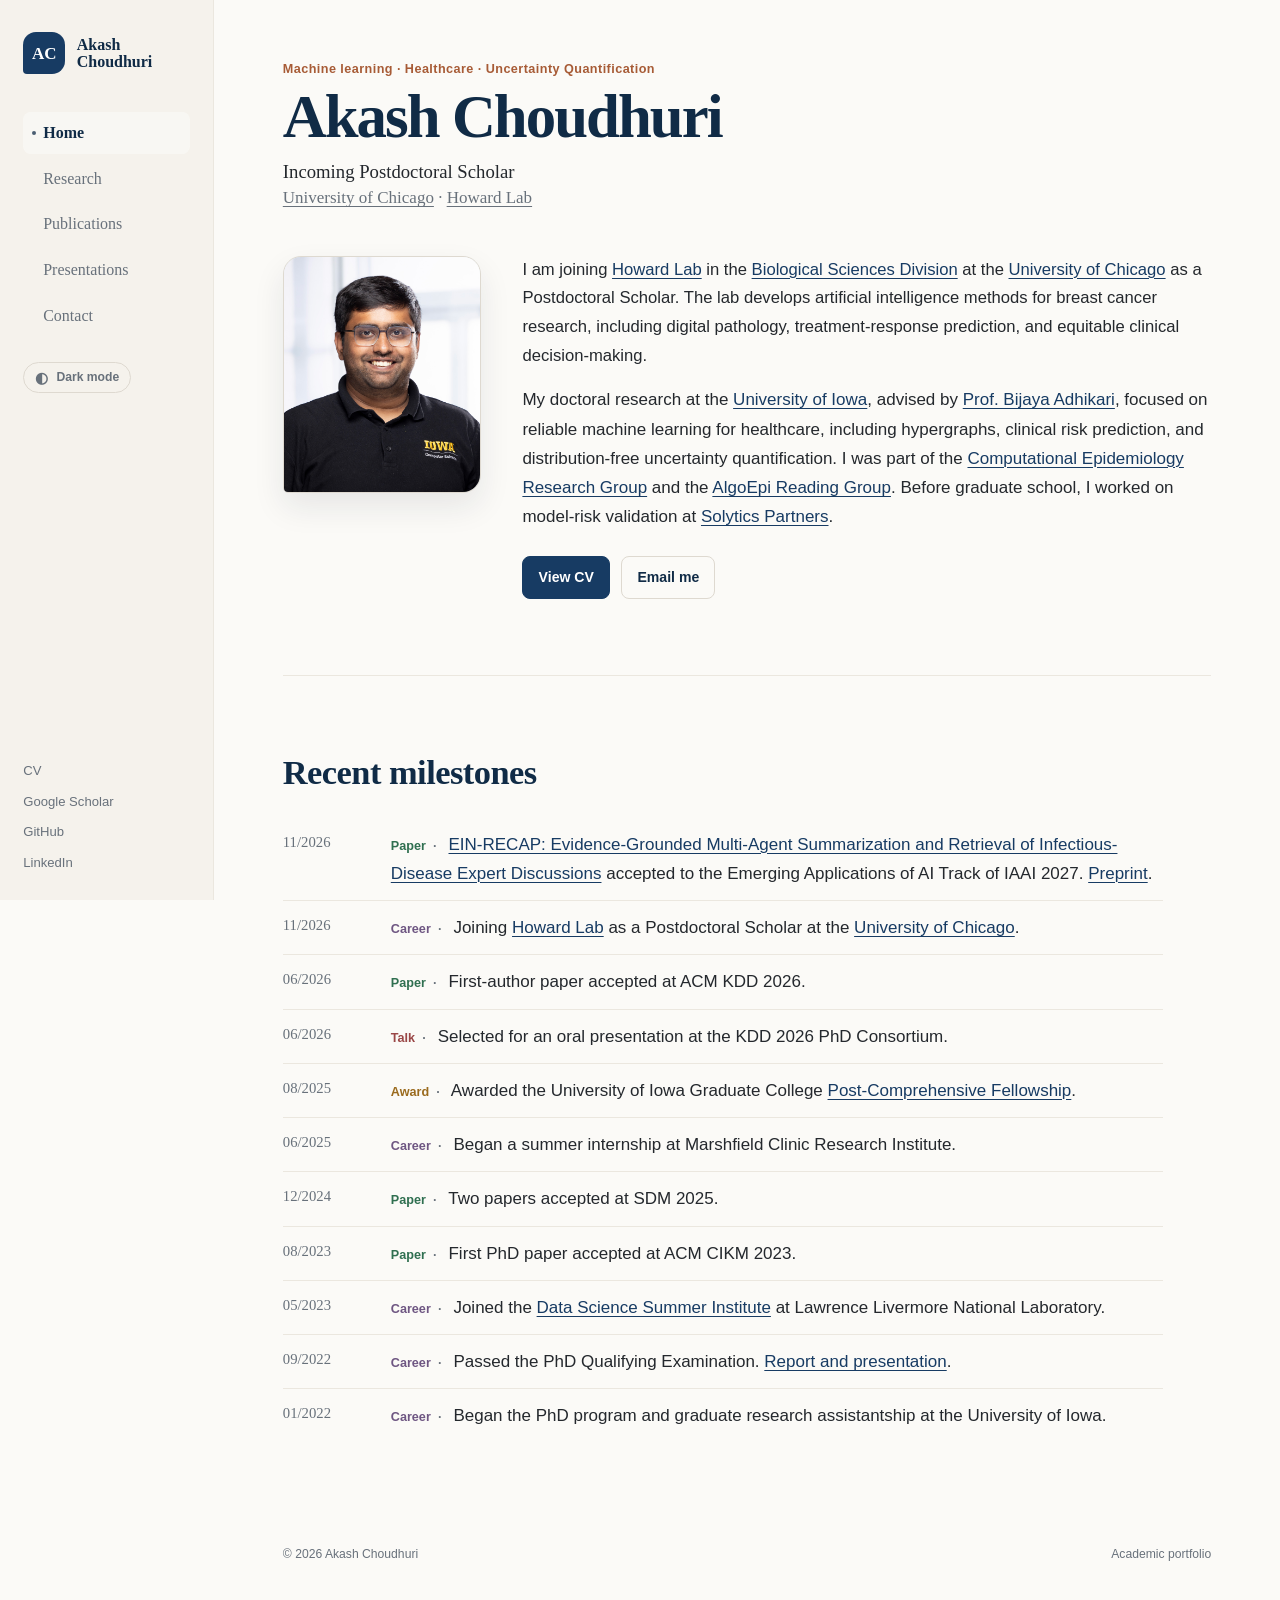
==== commit 53c0d928: "Add IAAI 2027 EIN-RECAP acceptance and medRxiv preprint" ====
--- a/index.html
+++ b/index.html
@@ -46,6 +46,7 @@
         <section class="section-block" aria-labelledby="news-title">
           <div class="section-heading"><h2 id="news-title">Recent milestones</h2></div>
           <ol class="news-list">
+            <li><time datetime="2026-11">11/2026</time><p><span class="news-tag news-tag--paper">Paper</span> <a href="https://www.medrxiv.org/content/10.64898/2026.11.05.26367381v1">EIN-RECAP: Evidence-Grounded Multi-Agent Summarization and Retrieval of Infectious-Disease Expert Discussions</a> accepted to the Emerging Applications of AI Track of IAAI 2027. <a href="https://www.medrxiv.org/content/10.64898/2026.11.05.26367381v1">Preprint</a>.</p></li>
             <li><time datetime="2026-11">11/2026</time><p><span class="news-tag news-tag--career">Career</span> Joining <a href="https://voices.uchicago.edu/howardlab/">Howard Lab</a> as a Postdoctoral Scholar at the <a href="https://www.uchicago.edu/">University of Chicago</a>.</p></li>
             <li><time datetime="2026-06">06/2026</time><p><span class="news-tag news-tag--paper">Paper</span> First-author paper accepted at ACM KDD 2026.</p></li>
             <li><time datetime="2026-06">06/2026</time><p><span class="news-tag news-tag--talk">Talk</span> Selected for an oral presentation at the KDD 2026 PhD Consortium.</p></li>
